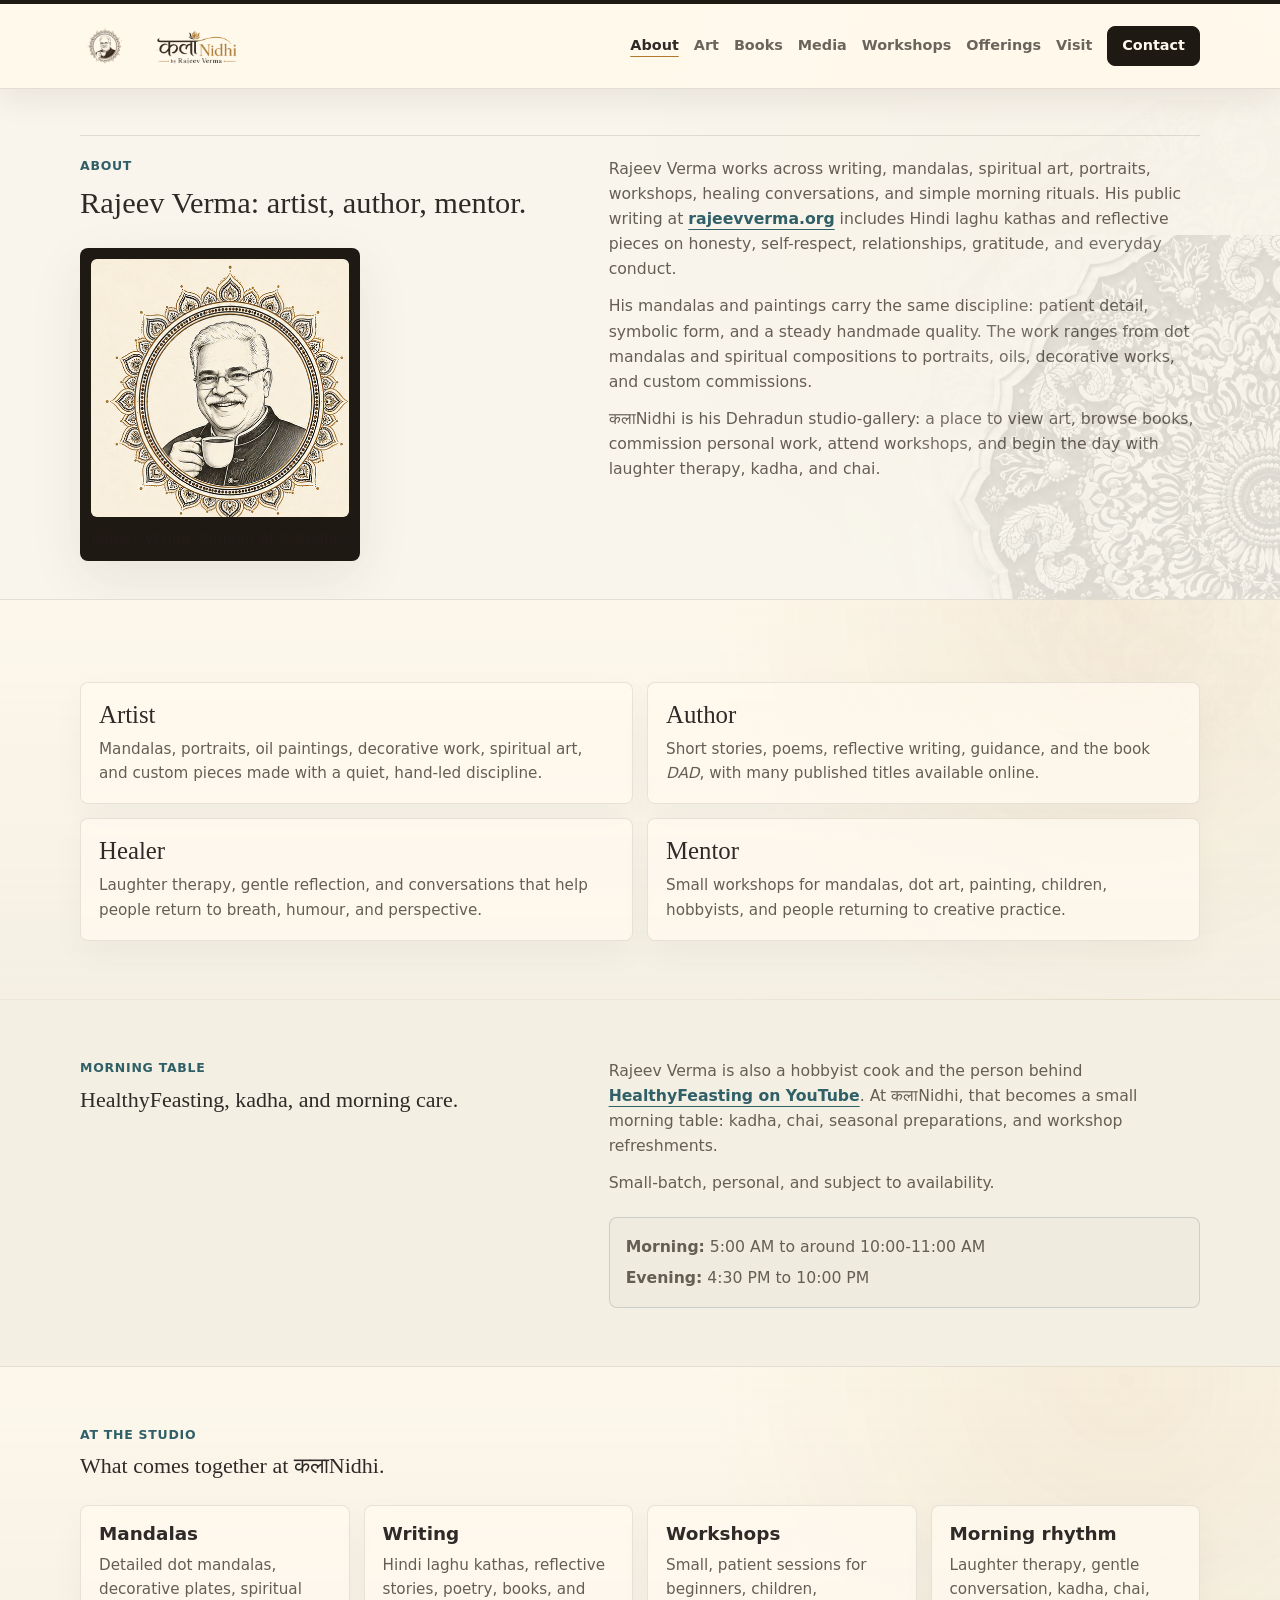
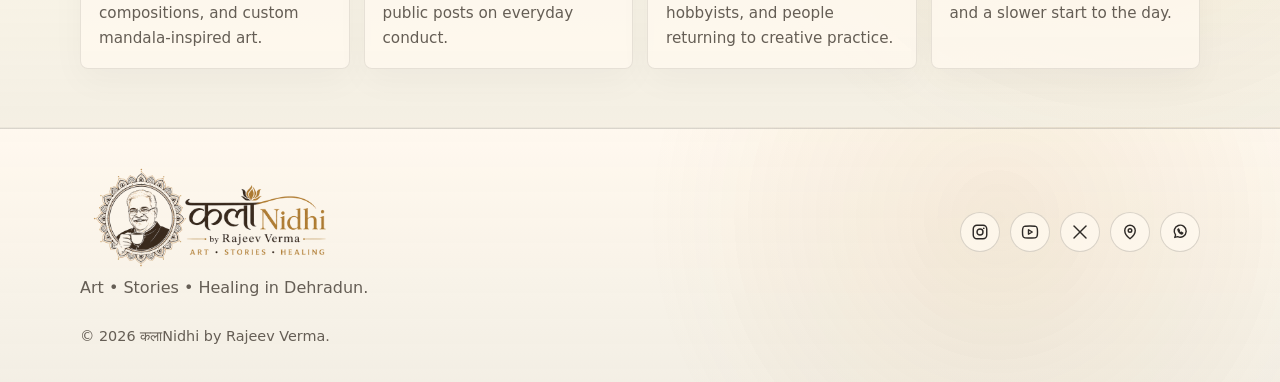
==== about/index.html @ 5dbb2a17 "Use transparent brand logo assets" ====
<!doctype html>
<html lang="en">
  <head>
    <meta charset="utf-8">
    <meta name="viewport" content="width=device-width, initial-scale=1">
    <meta name="robots" content="index, follow, max-image-preview:large">
    <title>Rajeev Verma Artist, Author & Mandala Mentor | कलाNidhi Dehradun</title>
    <meta name="description" content="Meet Rajeev Verma: Dehradun artist, mandala maker, author, Hindi storyteller, healer, workshop mentor, laughter therapy guide, and HealthyFeasting hobby cook.">
    <link rel="canonical" href="https://kalanidhibyrajeev.com/about/">
    <meta property="og:title" content="Rajeev Verma Artist, Author & Mandala Mentor | कलाNidhi">
    <meta property="og:description" content="Artist, author, Hindi storyteller, healer, mandala mentor, laughter therapy guide, and founder of कलाNidhi in Dehradun.">
    <meta property="og:image" content="https://kalanidhibyrajeev.com/assets/img/kala-nidhi-social.jpg">
    <meta name="twitter:card" content="summary_large_image">
    <meta name="twitter:image" content="https://kalanidhibyrajeev.com/assets/img/kala-nidhi-social.jpg">
    <link rel="icon" href="/assets/img/favicon.svg" type="image/svg+xml">
    <link rel="apple-touch-icon" href="/assets/brand/kalanidhi-mark-512-transparent.png">
    <link rel="stylesheet" href="/assets/css/oat-local.css?v=20260624c">
    <link rel="stylesheet" href="/assets/css/styles.css?v=20260625a">
    <script type="application/ld+json">
      {
        "@context": "https://schema.org",
        "@graph": [
          {
            "@type": "Person",
            "@id": "https://kalanidhibyrajeev.com/#rajeev-verma",
            "name": "Rajeev Verma",
            "url": "https://kalanidhibyrajeev.com/about/",
            "image": "https://kalanidhibyrajeev.com/assets/img/kala-nidhi-social.jpg",
            "sameAs": [
              "https://rajeevverma.org/",
              "https://www.youtube.com/@HealthyFeasting",
              "https://www.amazon.in/s?i=stripbooks&rh=p_27%3ARajeev%2BVerma&ref=dp_byline_sr_book_1"
            ],
            "jobTitle": "Artist, author, mandala mentor, healer, and workshop guide",
            "homeLocation": {
              "@type": "Place",
              "name": "Dehradun"
            },
            "knowsAbout": [
              "Mandala art",
              "Dot mandala",
              "Custom artwork",
              "Spiritual art",
              "Portrait painting",
              "Hindi short stories",
              "Books",
              "Laughter therapy",
              "Healthy homemade food"
            ],
            "worksFor": { "@id": "https://kalanidhibyrajeev.com/#gallery" }
          },
          {
            "@type": "AboutPage",
            "@id": "https://kalanidhibyrajeev.com/about/#page",
            "url": "https://kalanidhibyrajeev.com/about/",
            "name": "About Rajeev Verma",
            "description": "Profile of Rajeev Verma, Dehradun artist, author, Hindi storyteller, mandala mentor, healer, laughter therapy guide, and founder of कलाNidhi.",
            "mainEntity": { "@id": "https://kalanidhibyrajeev.com/#rajeev-verma" }
          },
          {
            "@type": "BreadcrumbList",
            "@id": "https://kalanidhibyrajeev.com/about/#breadcrumbs",
            "itemListElement": [
              { "@type": "ListItem", "position": 1, "name": "Home", "item": "https://kalanidhibyrajeev.com/" },
              { "@type": "ListItem", "position": 2, "name": "About", "item": "https://kalanidhibyrajeev.com/about/" }
            ]
          }
        ]
      }
    </script>
  </head>
  <body>
    <a class="skip-link" href="#main">Skip to content</a>
    <header class="site-header" aria-label="Primary navigation">
      <div class="wrap header-inner">
        <a class="site-logo" href="/" aria-label="कलाNidhi home"><img src="/assets/brand/kalanidhi-header-logo-560x140-transparent.png" alt="कलाNidhi by Rajeev Verma"></a>
        <button class="nav-toggle" type="button" aria-expanded="false" aria-controls="site-nav"><span class="sr-only">Menu</span><span></span><span></span></button>
        <nav id="site-nav" class="site-nav" aria-label="Site pages">
          <a aria-current="page" href="/about/">About</a><a href="/art/">Art</a><a href="/books/">Books</a><a href="/media/">Media</a><a href="/workshops/">Workshops</a><a href="/daily-specials/">Offerings</a><a href="/visit/">Visit</a><a class="button button-small" data-whatsapp-link href="https://wa.me/917302239440">Contact</a>
        </nav>
      </div>
    </header>
    <main id="main" class="about-main">
      <section class="page-hero">
        <div class="wrap split-rule">
          <div class="about-title">
            <p class="eyebrow">About</p>
            <h1>Rajeev Verma: artist, author, mentor.</h1>
            <figure class="about-portrait">
              <img src="/assets/img/kala-nidhi-seal-luxury.png" alt="Portrait illustration of Rajeev Verma" loading="lazy">
              <figcaption>Rajeev Verma, founder of कलाNidhi.</figcaption>
            </figure>
          </div>
          <div class="text-stack">
            <p>Rajeev Verma works across writing, mandalas, spiritual art, portraits, workshops, healing conversations, and simple morning rituals. His public writing at <a class="text-link inline-link" href="https://rajeevverma.org/">rajeevverma.org</a> includes Hindi laghu kathas and reflective pieces on honesty, self-respect, relationships, gratitude, and everyday conduct.</p>
            <p>His mandalas and paintings carry the same discipline: patient detail, symbolic form, and a steady handmade quality. The work ranges from dot mandalas and spiritual compositions to portraits, oils, decorative works, and custom commissions.</p>
            <p>कलाNidhi is his Dehradun studio-gallery: a place to view art, browse books, commission personal work, attend workshops, and begin the day with laughter therapy, kadha, and chai.</p>
          </div>
        </div>
      </section>
      <section class="section section-tint">
        <div class="wrap role-grid about-roles">
          <article class="mini-card"><h2>Artist</h2><p>Mandalas, portraits, oil paintings, decorative work, spiritual art, and custom pieces made with a quiet, hand-led discipline.</p></article>
          <article class="mini-card"><h2>Author</h2><p>Short stories, poems, reflective writing, guidance, and the book <em>DAD</em>, with many published titles available online.</p></article>
          <article class="mini-card"><h2>Healer</h2><p>Laughter therapy, gentle reflection, and conversations that help people return to breath, humour, and perspective.</p></article>
          <article class="mini-card"><h2>Mentor</h2><p>Small workshops for mandalas, dot art, painting, children, hobbyists, and people returning to creative practice.</p></article>
        </div>
      </section>
      <section class="section">
        <div class="wrap split-rule">
          <div>
            <p class="eyebrow">Morning table</p>
            <h2>HealthyFeasting, kadha, and morning care.</h2>
          </div>
          <div class="text-stack">
            <p>Rajeev Verma is also a hobbyist cook and the person behind <a class="text-link inline-link" href="https://www.youtube.com/@HealthyFeasting">HealthyFeasting on YouTube</a>. At कलाNidhi, that becomes a small morning table: kadha, chai, seasonal preparations, and workshop refreshments.</p>
            <p>Small-batch, personal, and subject to availability.</p>
            <div class="hours-panel" aria-label="कलाNidhi opening hours">
              <p><strong>Morning:</strong> 5:00 AM to around 10:00-11:00 AM</p>
              <p><strong>Evening:</strong> 4:30 PM to 10:00 PM</p>
            </div>
          </div>
        </div>
      </section>
      <section class="section section-tint">
        <div class="wrap section-head">
          <div>
            <p class="eyebrow">At the studio</p>
            <h2>What comes together at कलाNidhi.</h2>
          </div>
        </div>
        <div class="wrap seo-card-grid">
          <article class="mini-card"><h2>Mandalas</h2><p>Detailed dot mandalas, decorative plates, spiritual compositions, and custom mandala-inspired art.</p></article>
          <article class="mini-card"><h2>Writing</h2><p>Hindi laghu kathas, reflective stories, poetry, books, and public posts on everyday conduct.</p></article>
          <article class="mini-card"><h2>Workshops</h2><p>Small, patient sessions for beginners, children, hobbyists, and people returning to creative practice.</p></article>
          <article class="mini-card"><h2>Morning rhythm</h2><p>Laughter therapy, gentle conversation, kadha, chai, and a slower start to the day.</p></article>
        </div>
      </section>
    </main>
    <footer id="footer" class="site-footer"><div class="wrap footer-inner"><div class="footer-copy"><a class="footer-logo" href="/" aria-label="कलाNidhi home"><img src="/assets/brand/kalanidhi-footer-logo-760x320-transparent.png" alt="कलाNidhi by Rajeev Verma"></a><p>Art &bull; Stories &bull; Healing in Dehradun.</p></div><div class="footer-actions" aria-label="Social links"><a class="social-icon-link" href="https://www.instagram.com/kalanidhibyrajeev?igsh=MTlkbTV2MDQwYmtw" aria-label="Instagram"><svg viewBox="0 0 24 24" aria-hidden="true"><rect x="3" y="3" width="18" height="18" rx="5"></rect><circle cx="12" cy="12" r="4"></circle><circle class="filled" cx="17" cy="7" r="1.15"></circle></svg></a><a class="social-icon-link" href="https://www.youtube.com/@HealthyFeasting" aria-label="YouTube"><svg viewBox="0 0 24 24" aria-hidden="true"><path d="M22 12s0-4.2-.55-5.45a2.9 2.9 0 0 0-2-2C18.2 4 12 4 12 4s-6.2 0-7.45.55a2.9 2.9 0 0 0-2 2C2 7.8 2 12 2 12s0 4.2.55 5.45a2.9 2.9 0 0 0 2 2C5.8 20 12 20 12 20s6.2 0 7.45-.55a2.9 2.9 0 0 0 2-2C22 16.2 22 12 22 12Z"></path><path d="m10 9 5 3-5 3Z"></path></svg></a><a class="social-icon-link" href="https://twitter.com/intent/tweet?url=https%3A%2F%2Fkalanidhibyrajeev.com%2F&text=%E0%A4%95%E0%A4%B2%E0%A4%BENidhi%20by%20Rajeev%20Verma" aria-label="Share on X"><svg viewBox="0 0 24 24" aria-hidden="true"><path d="M4 4l16 16"></path><path d="M20 4 4 20"></path></svg></a><a class="social-icon-link" href="/visit/" aria-label="Visit कलाNidhi"><svg viewBox="0 0 24 24" aria-hidden="true"><path d="M12 21s7-5.2 7-11a7 7 0 1 0-14 0c0 5.8 7 11 7 11Z"></path><circle cx="12" cy="10" r="2.4"></circle></svg></a><a class="social-icon-link" data-whatsapp-link href="https://wa.me/917302239440" aria-label="WhatsApp कलाNidhi"><svg viewBox="0 0 24 24" aria-hidden="true"><path d="M5 19.2 6.1 16A8 8 0 1 1 9 18.2L5 19.2Z"></path><path d="M9.2 8.6c.5 3.2 2.4 5.2 5.3 6.2l1.2-1.3-2.1-1.2-.9.8c-.9-.4-1.8-1.2-2.3-2.2l.8-.9-1.2-2.1-.8.7Z"></path></svg></a></div><p class="footer-meta">&copy; <span id="year">2026</span> कलाNidhi by Rajeev Verma.</p></div></footer>
    <script src="/assets/js/main.js?v=20260624c" defer></script>
  </body>
</html>
---- assets/css/oat-local.css ----
:root {
  --cream: #F4EFE3;
  --paper: #FFF9ED;
  --ink: #2E2A27;
  --muted-ink: #655E55;
  --antique-gold: #B07A2A;
  --sage: #8A9A6B;
  --soft-sage: #C8CFB6;
  --deep-teal: #2F5F67;
  --border: #D9C9A3;
  --lux-black: #1F1914;
  --lux-panel: #2A211A;
  --lux-panel-soft: #34291F;
  --lux-line: rgba(36, 30, 24, 0.12);
  --lux-muted: rgba(36, 30, 24, 0.62);
  --white: #ffffff;
  --shadow: 0 18px 54px rgba(34, 28, 23, 0.08);
  --radius: 8px;
  --max-width: 1120px;
  --display-devanagari: "Noto Serif Devanagari", "Nirmala UI", "Kohinoor Devanagari", serif;
  --display: Georgia, "Times New Roman", serif;
  --body: Inter, system-ui, -apple-system, BlinkMacSystemFont, "Segoe UI", sans-serif;
}

*,
*::before,
*::after {
  box-sizing: border-box;
}

html {
  scroll-behavior: smooth;
}

body {
  margin: 0;
  background: var(--cream);
  color: var(--ink);
  font-family: var(--body);
  font-size: 16px;
  line-height: 1.6;
  text-rendering: optimizeLegibility;
}

img,
svg {
  display: block;
  max-width: 100%;
}

img {
  height: auto;
}

a {
  color: inherit;
}

button,
input,
textarea,
select {
  font: inherit;
}

button {
  cursor: pointer;
}

:focus-visible {
  outline: 3px solid rgba(47, 95, 103, 0.32);
  outline-offset: 3px;
}

.wrap {
  width: min(100% - 32px, var(--max-width));
  margin-inline: auto;
}

.section {
  padding-block: 58px;
}

.section-tint {
  background:
    radial-gradient(circle at 88% 4%, rgba(176, 122, 42, 0.1), transparent 26rem),
    linear-gradient(180deg, rgba(255, 249, 237, 0.82), rgba(244, 239, 227, 0.92));
  color: var(--ink);
  border-block: 1px solid rgba(36, 30, 24, 0.08);
}

.button {
  display: inline-flex;
  align-items: center;
  justify-content: center;
  min-height: 40px;
  padding: 8px 15px;
  border: 1px solid var(--ink);
  border-radius: var(--radius);
  background: var(--ink);
  color: var(--paper);
  font-weight: 700;
  text-decoration: none;
  box-shadow: none;
  transition: background-color 160ms ease, border-color 160ms ease, color 160ms ease, box-shadow 160ms ease;
}

.button-secondary {
  background: rgba(250, 246, 238, 0.72);
  border-color: rgba(34, 28, 23, 0.18);
  color: var(--ink);
  box-shadow: none;
}

.button-secondary:hover {
  background: var(--paper);
  border-color: var(--deep-teal);
  color: var(--ink);
  box-shadow: none;
}

.button:hover {
  background: var(--deep-teal);
  border-color: var(--deep-teal);
  box-shadow: none;
}

.button-ghost {
  background: transparent;
  color: var(--deep-teal);
  border-color: var(--border);
  box-shadow: none;
}

.button-ghost:hover {
  color: var(--paper);
  border-color: var(--deep-teal);
}

.button-link {
  background: transparent;
  color: var(--ink);
  border-color: transparent;
  text-decoration: underline;
  text-decoration-color: rgba(40, 87, 94, 0.45);
  text-underline-offset: 5px;
}

.button-link:hover {
  color: var(--deep-teal);
  background: transparent;
  border-color: transparent;
}

.button-small {
  min-height: 38px;
  padding: 7px 13px;
}

.skip-link {
  position: fixed;
  top: 10px;
  left: 10px;
  z-index: 100;
  transform: translateY(-140%);
  padding: 10px 14px;
  border-radius: var(--radius);
  background: var(--ink);
  color: var(--paper);
}

.skip-link:focus {
  transform: translateY(0);
}

.sr-only {
  position: absolute;
  width: 1px;
  height: 1px;
  padding: 0;
  margin: -1px;
  overflow: hidden;
  clip: rect(0, 0, 0, 0);
  white-space: nowrap;
  border: 0;
}
---- assets/css/styles.css ----
body {
  position: relative;
  background:
    radial-gradient(circle at 82% 10%, rgba(176, 122, 42, 0.1), transparent 28rem),
    var(--cream);
  color: var(--ink);
  overflow-x: hidden;
}

body::before {
  content: "";
  position: fixed;
  top: 84px;
  right: max(-150px, calc((100vw - var(--max-width)) / 2 - 260px));
  z-index: 0;
  width: min(54vw, 700px);
  aspect-ratio: 1;
  background: url("/assets/img/mandala-cutout.png") center / contain no-repeat;
  filter: grayscale(1) contrast(1.08);
  opacity: 0.055;
  transform: translateZ(0);
  pointer-events: none;
}

.site-header,
main,
.site-footer {
  position: relative;
  z-index: 1;
}

.site-header {
  position: sticky;
  top: 0;
  z-index: 20;
  background: rgba(255, 249, 237, 0.95);
  border-top: 4px solid var(--lux-black);
  border-bottom: 1px solid rgba(36, 30, 24, 0.12);
  box-shadow: 0 10px 32px rgba(36, 30, 24, 0.08);
  backdrop-filter: blur(18px);
}

.header-inner {
  min-height: 84px;
  display: flex;
  align-items: center;
  justify-content: space-between;
  gap: 20px;
}

.site-logo {
  display: inline-flex;
  align-items: center;
  text-decoration: none;
}

.site-logo img {
  height: 48px;
  width: auto;
  max-width: 240px;
  object-fit: contain;
  display: block;
}

.site-nav {
  display: flex;
  align-items: center;
  gap: 15px;
  color: rgba(36, 30, 24, 0.68);
  font-size: 0.9rem;
  font-weight: 650;
}

.site-nav a {
  text-decoration: none;
}

.site-nav a:not(.button):hover {
  color: var(--ink);
}

.site-nav a[aria-current="page"] {
  color: var(--ink);
  text-decoration: underline;
  text-decoration-color: var(--antique-gold);
  text-underline-offset: 6px;
}

.site-nav .button-small {
  min-height: 36px;
  padding: 7px 14px;
  border-color: var(--lux-black);
  background: var(--lux-black);
  color: var(--paper);
  font-family: var(--body);
  font-size: inherit;
  font-weight: inherit;
  box-shadow: none;
}

.nav-toggle {
  display: none;
  width: 44px;
  height: 44px;
  border: 1px solid rgba(36, 30, 24, 0.2);
  border-radius: var(--radius);
  background: rgba(36, 30, 24, 0.04);
}

.nav-toggle span:not(.sr-only) {
  display: block;
  width: 18px;
  height: 2px;
  margin: 5px auto;
  background: var(--ink);
}

.hero {
  display: grid;
  align-items: center;
  padding-block: 54px 72px;
  background: rgba(250, 246, 238, 0.86);
  border-bottom: 1px solid rgba(41, 36, 31, 0.1);
}

.hero-grid {
  display: grid;
  grid-template-columns: 1fr;
  gap: 34px;
  align-items: start;
}

.two-column,
.visit-card {
  display: grid;
  grid-template-columns: minmax(0, 0.92fr) minmax(0, 1.08fr);
  gap: 52px;
  align-items: center;
}

.eyebrow,
.card-kicker {
  margin: 0 0 10px;
  color: var(--deep-teal);
  font-size: 0.78rem;
  font-weight: 800;
  letter-spacing: 0.06em;
  text-transform: uppercase;
}

.section-tint .eyebrow,
.section-tint .card-kicker {
  color: var(--deep-teal);
}

.section-tint h2,
.section-tint h3 {
  color: var(--ink);
}

h1,
h2,
h3 {
  margin: 0;
  line-height: 1.12;
  letter-spacing: 0;
}

h1,
h2 {
  font-family: var(--display);
  font-weight: 500;
}

h1 {
  max-width: 920px;
  font-size: clamp(2rem, 2.55vw, 2.55rem);
}

h1 span:last-child {
  display: block;
  margin-top: 8px;
  color: var(--muted-ink);
  font-size: 2.18rem;
}

.devanagari {
  font-family: var(--display-devanagari);
}

.hero-logo-image {
  width: min(100%, 780px);
  height: auto;
  margin-top: 8px;
}

h2 {
  font-size: clamp(1.35rem, 1.72vw, 1.75rem);
}

.card-body h2,
.workshop-card h2,
.mini-card h2 {
  font-family: var(--body);
  font-size: 1.15rem;
  font-weight: 800;
}

h3 {
  font-size: 1.15rem;
}

.tagline {
  margin: 18px 0 0;
  color: var(--deep-teal);
  font-family: var(--display);
  font-size: 1.35rem;
}

.lead,
.section-copy {
  color: var(--muted-ink);
  font-size: 0.98rem;
}

.lead {
  max-width: 560px;
  margin: 18px 0 0;
}

.hero-actions,
.button-row,
.contact-actions,
.split-links {
  display: flex;
  flex-wrap: wrap;
  gap: 12px;
}

.hero-actions {
  margin-top: 22px;
}

.note,
.muted {
  color: var(--muted-ink);
}

.home-index {
  display: grid;
  grid-template-columns: repeat(6, minmax(0, 1fr));
  gap: 20px;
  margin-top: 44px;
  padding-top: 26px;
  border-top: 1px solid var(--border);
}

.home-index a {
  display: block;
  color: var(--ink);
  text-decoration: none;
}

.home-index a:hover strong {
  color: var(--deep-teal);
}

.home-index span {
  display: block;
  color: var(--deep-teal);
  font-size: 0.875rem;
  font-weight: 800;
}

.home-index strong {
  display: block;
  margin-top: 8px;
  font-family: var(--display);
  font-size: 1.32rem;
  transition: color 160ms ease;
}

.home-index p {
  margin: 8px 0 0;
  color: var(--muted-ink);
  font-size: 0.98rem;
}

.invitation::before {
  content: "";
  position: absolute;
  inset: 12px;
  border: 1px solid rgba(41, 36, 31, 0.12);
  border-radius: calc(var(--radius) - 2px);
  pointer-events: none;
}

.hero-artwork {
  margin: 0;
}

.hero-artwork img {
  width: 100%;
  aspect-ratio: 1;
  object-fit: cover;
  border: 1px solid rgba(41, 36, 31, 0.12);
  border-radius: var(--radius);
  background: var(--cream);
  box-shadow: var(--shadow);
}

.hero-artwork figcaption {
  margin-top: 10px;
  color: var(--muted-ink);
  font-size: 0.95rem;
  text-align: right;
}

.invitation,
.visit-card {
  position: relative;
  padding: clamp(28px, 5vw, 54px);
  border: 1px solid rgba(41, 36, 31, 0.12);
  border-radius: var(--radius);
  background: var(--paper);
  box-shadow: var(--shadow);
}

.invitation {
  display: grid;
  gap: 24px;
}

.quote {
  color: var(--ink);
  font-family: var(--display);
  font-weight: 700;
}

.event-details {
  display: grid;
  grid-template-columns: repeat(3, 1fr);
  gap: 14px;
}

.event-details div,
.mini-card,
.art-card,
.book-card,
.workshop-card {
  border: 1px solid rgba(36, 30, 24, 0.12);
  border-radius: var(--radius);
  background: rgba(255, 249, 239, 0.82);
  box-shadow: 0 12px 34px rgba(36, 30, 24, 0.04);
}

.section-tint .mini-card,
.section-tint .art-card,
.section-tint .workshop-card {
  border-color: rgba(36, 30, 24, 0.1);
  background: rgba(255, 249, 239, 0.78);
  box-shadow: 0 12px 34px rgba(36, 30, 24, 0.035);
}

.section-tint .mini-card p,
.section-tint .card-body p,
.section-tint .workshop-card p,
.section-tint .weekly-plan p {
  color: var(--muted-ink);
}

.event-details div {
  padding: 18px;
}

.event-details span {
  display: block;
  color: var(--muted-ink);
  font-size: 0.9rem;
}

.event-details strong {
  display: block;
  margin-top: 4px;
  font-family: var(--display);
  font-size: 1.22rem;
  font-weight: 700;
}

.role-grid,
.special-grid {
  display: grid;
  grid-template-columns: repeat(2, 1fr);
  gap: 14px;
  margin-top: 24px;
}

.special-grid {
  grid-template-columns: repeat(4, 1fr);
}

.seo-card-grid,
.faq-grid {
  display: grid;
  grid-template-columns: repeat(4, minmax(0, 1fr));
  gap: 14px;
}

.faq-grid {
  grid-template-columns: repeat(3, minmax(0, 1fr));
}

.mini-card {
  padding: 18px;
}

.mini-card p {
  margin: 8px 0 0;
  color: var(--muted-ink);
  font-size: 0.95rem;
}

.section-head {
  display: flex;
  justify-content: space-between;
  gap: 30px;
  align-items: end;
  margin-bottom: 26px;
}

.section-head.narrow {
  max-width: 780px;
}

.filter-bar {
  display: flex;
  flex-wrap: wrap;
  gap: 8px;
  justify-content: flex-end;
}

.filter-button {
  min-height: 38px;
  padding: 7px 12px;
  border: 1px solid rgba(41, 36, 31, 0.14);
  border-radius: var(--radius);
  background: var(--paper);
  color: var(--muted-ink);
  font-weight: 700;
}

.filter-button:hover,
.filter-button.is-active {
  border-color: rgba(40, 87, 94, 0.46);
  background: rgba(213, 216, 201, 0.72);
  color: var(--ink);
}

.card-grid {
  display: grid;
  grid-template-columns: repeat(3, minmax(0, 1fr));
  gap: 18px;
}

.book-grid {
  grid-template-columns: repeat(2, minmax(0, 1fr));
}

.gallery-grid {
  grid-template-columns: repeat(4, minmax(0, 1fr));
}

.art-card,
.book-card,
.workshop-card {
  overflow: hidden;
}

.card-body,
.workshop-card {
  padding: 18px;
}

.card-body p,
.workshop-card p {
  margin: 9px 0 0;
  color: var(--muted-ink);
}

.status {
  color: var(--deep-teal) !important;
  font-weight: 800;
}

.art-image,
.book-cover {
  position: relative;
  display: grid;
  place-items: center;
  min-height: 220px;
  overflow: hidden;
  background: #ebe5da;
}

.art-image img,
.art-image img {
  width: 100%;
  height: 100%;
  min-height: inherit;
  object-fit: cover;
}

.placeholder-art,
.placeholder-cover {
  color: var(--ink);
  isolation: isolate;
}

.placeholder-art::before,
.placeholder-cover::before {
  content: "";
  position: absolute;
  inset: 20px;
  border: 1px solid rgba(41, 36, 31, 0.18);
  border-radius: 50%;
}

.placeholder-art::after,
.placeholder-cover::after {
  content: "";
  position: absolute;
  width: 86%;
  aspect-ratio: 1;
  border-radius: 50%;
  border: 1px dashed rgba(47, 95, 103, 0.38);
}

.placeholder-art span,
.placeholder-cover span {
  position: relative;
  z-index: 1;
  max-width: 80%;
  padding: 8px 12px;
  background: rgba(251, 247, 239, 0.88);
  color: var(--deep-teal);
  font-family: var(--display);
  font-size: 1.22rem;
  text-align: center;
}

.book-card {
  display: grid;
  grid-template-columns: 168px minmax(0, 1fr);
  min-height: 270px;
  background: var(--paper);
}

.book-cover {
  min-height: 270px;
  padding: 16px;
  background:
    radial-gradient(circle at 50% 18%, rgba(154, 113, 57, 0.14), transparent 9rem),
    var(--lux-black);
}

.book-cover img {
  width: 100%;
  height: 100%;
  min-height: 0;
  max-height: 238px;
  object-fit: contain;
  filter: drop-shadow(0 18px 18px rgba(0, 0, 0, 0.25));
}

.section-tint .book-card {
  border-color: rgba(36, 30, 24, 0.1);
  background: rgba(255, 249, 239, 0.9);
  box-shadow: 0 12px 34px rgba(36, 30, 24, 0.035);
}

.section-tint .book-card h3 {
  color: var(--ink);
}

.section-tint .book-card .card-kicker,
.section-tint .book-card .card-body p {
  color: var(--muted-ink);
}

.section-tint .book-card .text-link {
  color: var(--deep-teal);
  text-decoration-color: rgba(40, 87, 94, 0.42);
}

.text-link {
  display: inline-flex;
  margin-top: 14px;
  color: var(--deep-teal);
  font-weight: 800;
  text-decoration-thickness: 1px;
  text-underline-offset: 5px;
}

.inline-link {
  display: inline;
  margin-top: 0;
}

.hours-panel {
  display: grid;
  gap: 6px;
  margin-top: 10px;
  padding: 16px;
  border: 1px solid rgba(40, 87, 94, 0.18);
  border-radius: var(--radius);
  background: rgba(213, 216, 201, 0.18);
}

.hours-panel p {
  margin: 0;
}

.visit-hours {
  margin-top: 22px;
}

.daily-note {
  margin-top: 18px;
}

.visit-section {
  padding-bottom: 84px;
}

address {
  color: var(--muted-ink);
  font-style: normal;
  font-size: 1.08rem;
}

.site-footer {
  padding-block: 34px;
  border-top: 1px solid rgba(36, 30, 24, 0.12);
  background:
    radial-gradient(circle at 78% 35%, rgba(176, 122, 42, 0.1), transparent 22rem),
    linear-gradient(180deg, rgba(255, 249, 239, 0.94), rgba(243, 238, 228, 0.9));
  color: var(--ink);
}

.footer-inner {
  display: grid;
  grid-template-columns: minmax(0, 1fr) auto;
  align-items: center;
  gap: 24px;
}

.footer-copy {
  display: grid;
  gap: 3px;
}

.footer-logo {
  display: inline-block;
}

.footer-logo img {
  width: 260px;
  max-width: 100%;
  height: auto;
  object-fit: contain;
  display: block;
}

.footer-actions a:hover {
  color: var(--ink);
}

.footer-inner p {
  margin: 0;
  color: var(--muted-ink);
}

.footer-actions {
  display: flex;
  flex-wrap: wrap;
  gap: 10px;
  justify-content: flex-end;
}

.footer-actions a {
  color: var(--ink);
  font-size: 0.92rem;
  font-weight: 750;
  text-decoration: underline;
  text-decoration-color: rgba(40, 87, 94, 0.36);
  text-underline-offset: 5px;
}

.social-icon-link {
  display: inline-flex;
  width: 40px;
  height: 40px;
  align-items: center;
  justify-content: center;
  border: 1px solid rgba(36, 30, 24, 0.16);
  border-radius: 50%;
  background: rgba(255, 249, 239, 0.78);
  color: var(--ink);
  text-decoration: none;
  transition: background-color 160ms ease, border-color 160ms ease, color 160ms ease;
}

.social-icon-link:hover,
.social-icon-link:focus-visible {
  border-color: var(--lux-black);
  background: var(--lux-black);
  color: var(--paper);
}

.social-icon-link svg {
  width: 18px;
  height: 18px;
  fill: none;
  stroke: currentColor;
  stroke-width: 1.9;
  stroke-linecap: round;
  stroke-linejoin: round;
}

.social-icon-link .filled {
  fill: currentColor;
  stroke: none;
}

.site-monogram {
  font-family: var(--display);
  font-size: 0.78rem;
  font-weight: 700;
  line-height: 1;
}

.footer-meta {
  grid-column: 1 / -1;
  font-size: 0.9rem;
}

.home-hero {
  position: relative;
  overflow: hidden;
  min-height: clamp(500px, 66vh, 680px);
  display: grid;
  align-items: center;
  padding-block: clamp(72px, 7vw, 104px);
  isolation: isolate;
  perspective: 1200px;
  background:
    radial-gradient(ellipse at 72% 54%, rgba(176, 122, 42, 0.13), transparent 28rem),
    linear-gradient(90deg, rgba(255, 249, 237, 0.99) 0%, rgba(255, 249, 237, 0.96) 48%, rgba(255, 249, 237, 0.7) 100%),
    var(--paper);
  color: var(--ink);
  border-bottom: 1px solid rgba(36, 30, 24, 0.1);
}

.home-hero::before {
  content: "";
  position: absolute;
  left: 50%;
  bottom: -16%;
  z-index: 0;
  width: min(68vw, 980px);
  aspect-ratio: 1 / 0.36;
  background: radial-gradient(ellipse, rgba(36, 30, 24, 0.08), transparent 68%);
  transform: translateX(-8%);
  filter: blur(10px);
  opacity: 0.55;
  pointer-events: none;
}

.home-hero::after {
  content: "";
  position: absolute;
  right: max(-140px, calc((100vw - var(--max-width)) / 2 - 240px));
  bottom: -22%;
  z-index: 0;
  width: min(58vw, 820px);
  aspect-ratio: 1;
  background: url("/assets/img/mandala-cutout.png") center / contain no-repeat;
  filter: grayscale(1) contrast(1.08) brightness(1.04);
  opacity: 0.28;
  mix-blend-mode: multiply;
  transform: perspective(1200px) rotateY(-7deg) rotateX(2deg) translate3d(0, 0, 0);
  transform-origin: 58% center;
  will-change: transform;
  pointer-events: none;
}

.home-hero-grid {
  display: block;
  position: relative;
  z-index: 1;
}

.home-copy h1 {
  max-width: 650px;
  color: var(--ink);
  font-size: clamp(2.2rem, 3.35vw, 3.35rem);
  line-height: 1.08;
}

.home-copy .lead {
  max-width: 560px;
  color: rgba(36, 30, 24, 0.72);
  font-size: 1rem;
}

.home-copy .eyebrow {
  color: var(--antique-gold);
  text-transform: none;
}

.home-hero .button {
  border-color: var(--lux-black);
  background: var(--lux-black);
  color: var(--paper);
}

.home-hero .button-secondary {
  border-color: rgba(36, 30, 24, 0.16);
  background: rgba(255, 249, 239, 0.64);
  color: var(--ink);
}

.home-hero .button:hover,
.home-hero .button-secondary:hover {
  border-color: var(--deep-teal);
  background: var(--deep-teal);
  color: var(--paper);
}

.media-preview {
  background:
    radial-gradient(circle at 20% 15%, rgba(176, 122, 42, 0.1), transparent 22rem),
    var(--paper);
  color: var(--ink);
  border-top: 1px solid rgba(36, 30, 24, 0.08);
}

.media-preview .text-link,
.section-tint .text-link {
  color: var(--deep-teal);
  text-decoration-color: rgba(40, 78, 82, 0.42);
}

.media-preview .eyebrow {
  color: var(--deep-teal);
}

.section-tint .book-card .text-link {
  color: var(--deep-teal);
  text-decoration-color: rgba(40, 87, 94, 0.42);
}

.media-strip,
.video-grid,
.ceremony-grid {
  display: grid;
  gap: 16px;
}

.media-strip {
  grid-template-columns: repeat(2, minmax(0, 1fr));
  max-width: 760px;
  margin-inline: auto;
}

.media-tile,
.video-card {
  position: relative;
  min-height: 180px;
  overflow: hidden;
  border: 1px solid rgba(41, 36, 31, 0.12);
  border-radius: var(--radius);
  background: rgba(251, 247, 239, 0.78);
  color: var(--ink);
  text-decoration: none;
}

.media-tile img {
  width: 100%;
  height: 100%;
  min-height: 180px;
  object-fit: cover;
}

.media-video {
  display: grid;
  align-content: end;
  padding: 18px;
  background:
    radial-gradient(circle at 95% 10%, rgba(176, 122, 42, 0.11), transparent 12rem),
    rgba(255, 249, 239, 0.86);
  color: var(--ink);
}

.media-video span,
.video-card .card-kicker {
  color: var(--deep-teal);
}

.media-video strong {
  display: block;
  margin-top: 4px;
  font-family: var(--display);
  font-size: 1.25rem;
  font-weight: 600;
}

.media-hero {
  background:
    linear-gradient(90deg, rgba(251, 247, 239, 0.96), rgba(251, 247, 239, 0.82)),
    url("/assets/media/ceremony/ceremony-05.jpg") center / cover no-repeat;
}

.social-row {
  display: flex;
  flex-wrap: wrap;
  gap: 10px;
}

.social-row .social-icon-link {
  background: rgba(251, 247, 239, 0.84);
}

.video-grid {
  grid-template-columns: repeat(2, minmax(0, 1fr));
}

.video-card {
  display: grid;
  min-height: 300px;
  align-content: end;
  padding: 22px;
  background:
    linear-gradient(180deg, rgba(46, 42, 39, 0.08), rgba(46, 42, 39, 0.84)),
    var(--thumb) center / cover no-repeat,
    var(--ink);
  color: var(--paper);
}

.video-card h2 {
  font-family: var(--display);
  font-size: 1.7rem;
}

.video-card p {
  max-width: 420px;
  margin: 8px 0 0;
  color: rgba(255, 249, 237, 0.82);
}

.play-mark {
  position: absolute;
  top: 18px;
  left: 18px;
  width: 44px;
  height: 44px;
  border-radius: 50%;
  background: rgba(255, 249, 237, 0.88);
}

.play-mark::before {
  content: "";
  position: absolute;
  top: 13px;
  left: 17px;
  border-block: 9px solid transparent;
  border-left: 14px solid var(--ink);
}

.ceremony-grid {
  grid-template-columns: repeat(4, minmax(0, 1fr));
  align-items: stretch;
}

.ceremony-grid img {
  width: 100%;
  aspect-ratio: 1;
  object-fit: cover;
  border: 1px solid rgba(41, 36, 31, 0.12);
  border-radius: var(--radius);
  background: var(--paper);
}

.weekly-plan {
  display: grid;
  grid-template-columns: repeat(7, minmax(0, 1fr));
  gap: 10px;
}

.weekly-plan article {
  min-height: 210px;
  padding: 16px;
  border: 1px solid rgba(41, 36, 31, 0.12);
  border-radius: var(--radius);
  background: rgba(250, 246, 238, 0.9);
}

.weekly-plan span {
  display: inline-flex;
  min-width: 42px;
  min-height: 30px;
  align-items: center;
  justify-content: center;
  margin-bottom: 16px;
  border: 1px solid rgba(40, 87, 94, 0.24);
  border-radius: 999px;
  color: var(--deep-teal);
  font-size: 0.78rem;
  font-weight: 800;
  letter-spacing: 0.08em;
  text-transform: uppercase;
}

.weekly-plan h3 {
  margin-bottom: 10px;
  font-size: 1rem;
}

.weekly-plan p {
  margin: 0;
  color: var(--muted-ink);
  font-size: 0.94rem;
}

.menu-board-grid {
  display: grid;
  grid-template-columns: repeat(5, minmax(0, 1fr));
  gap: 14px;
}

.menu-board-grid figure {
  margin: 0;
}

.menu-board-grid img {
  width: 100%;
  aspect-ratio: 3 / 4;
  object-fit: cover;
  object-position: top;
  border: 1px solid rgba(41, 36, 31, 0.12);
  border-radius: var(--radius);
  background: var(--paper);
}

.menu-board-grid figcaption {
  margin-top: 8px;
  color: var(--muted-ink);
  font-size: 0.9rem;
}

.home-intro {
  position: relative;
  overflow: hidden;
  background:
    radial-gradient(circle at 16% 58%, rgba(176, 122, 42, 0.08), transparent 20rem),
    radial-gradient(circle at 88% 18%, rgba(40, 78, 82, 0.05), transparent 24rem),
    var(--cream);
  color: var(--ink);
  border-block: 1px solid rgba(36, 30, 24, 0.08);
}

.home-intro::before {
  content: none;
}

.home-intro > .wrap {
  position: relative;
  z-index: 1;
}

.home-intro .text-stack,
.home-intro .text-stack p {
  color: var(--muted-ink);
}

.home-intro .text-link {
  color: var(--deep-teal);
  text-decoration-color: rgba(40, 78, 82, 0.42);
}

.split-rule {
  display: grid;
  grid-template-columns: minmax(0, 0.88fr) minmax(0, 1.12fr);
  gap: clamp(34px, 5vw, 64px);
  align-items: start;
}

.split-rule + .split-rule,
.page-hero .split-rule,
.home-intro .split-rule {
  padding-top: 20px;
  border-top: 1px solid rgba(36, 30, 24, 0.12);
}

.text-stack {
  display: grid;
  gap: 12px;
  color: var(--muted-ink);
  font-size: 0.98rem;
  max-width: 680px;
}

.text-stack p {
  margin: 0;
}

.page-hero {
  padding-block: 46px 38px;
  background: rgba(250, 246, 238, 0.84);
}

.page-hero h1 {
  max-width: 640px;
  font-size: clamp(1.9rem, 2.35vw, 2.4rem);
}

.page-hero .section-head {
  margin-bottom: 0;
  align-items: end;
}

.about-roles h2 {
  font-family: var(--display);
  font-size: 1.55rem;
  font-weight: 500;
}

.about-main .page-hero {
  position: relative;
  overflow: hidden;
}

.about-main .page-hero::after {
  content: "";
  position: absolute;
  right: -9%;
  bottom: -36%;
  width: min(44vw, 560px);
  aspect-ratio: 1;
  background: url("/assets/img/mandala-cutout.png") center / contain no-repeat;
  filter: grayscale(1) contrast(1.1);
  opacity: 0.1;
  pointer-events: none;
}

.about-title {
  position: relative;
  z-index: 1;
}

.about-portrait {
  max-width: 280px;
  margin: 28px 0 0;
  padding: 10px;
  border: 1px solid rgba(34, 28, 23, 0.16);
  border-radius: var(--radius);
  background: var(--lux-black);
  box-shadow: var(--shadow);
}

.about-portrait img {
  width: 100%;
  aspect-ratio: 1;
  object-fit: cover;
  object-position: 8% center;
  border-radius: calc(var(--radius) - 2px);
}

.about-portrait figcaption {
  margin-top: 10px;
  color: var(--lux-muted);
  font-size: 0.9rem;
}

.visit-card {
  grid-template-columns: minmax(0, 1fr) minmax(280px, 0.72fr);
  gap: 0;
  align-items: stretch;
  overflow: hidden;
  padding: 0;
  background: var(--paper);
}

.visit-card > div:first-child {
  padding: clamp(30px, 4.8vw, 52px);
}

.visit-card .contact-actions {
  display: grid;
  grid-template-columns: 1fr;
  align-content: center;
  justify-content: stretch;
  gap: 12px;
  padding: clamp(30px, 4vw, 46px);
  background:
    radial-gradient(circle at 80% 20%, rgba(176, 122, 42, 0.11), transparent 14rem),
    rgba(36, 30, 24, 0.035);
  border-left: 1px solid rgba(36, 30, 24, 0.1);
}

.visit-card .contact-actions .button {
  width: 100%;
}

.visit-card .button-ghost {
  background: rgba(255, 249, 239, 0.72);
  border-color: rgba(36, 30, 24, 0.14);
  color: var(--ink);
}

.visit-card .button-link {
  border-color: transparent;
  color: var(--deep-teal);
  text-decoration-color: rgba(40, 78, 82, 0.42);
}

@media (prefers-reduced-motion: no-preference) {
  .home-hero::after {
    animation: mandalaDrift 18s ease-in-out infinite alternate;
  }
}

@keyframes mandalaDrift {
  from {
    transform: perspective(1200px) rotateY(-8deg) rotateX(2deg) translate3d(0, 0, 0) scale(1);
  }

  to {
    transform: perspective(1200px) rotateY(-3deg) rotateX(0deg) translate3d(-14px, 8px, 0) scale(1.018);
  }
}

@media (max-width: 1100px) {
  .split-rule {
    grid-template-columns: 1fr;
  }
}

@media (max-width: 980px) {
  .nav-toggle {
    display: block;
  }

  .site-nav {
    position: absolute;
    inset: 74px 16px auto;
    display: none;
    flex-direction: column;
    align-items: stretch;
    padding: 16px;
    border: 1px solid rgba(36, 30, 24, 0.12);
    border-radius: var(--radius);
    background: rgba(255, 249, 239, 0.98);
    box-shadow: 0 22px 60px rgba(36, 30, 24, 0.18);
    color: rgba(36, 30, 24, 0.72);
  }

  .site-nav.is-open {
    display: flex;
  }

  .hero-grid,
  .two-column,
  .visit-card,
  .split-rule {
    grid-template-columns: 1fr;
  }

  .hero-copy {
    order: 1;
  }

  .hero-artwork {
    order: 2;
  }

  .event-details,
  .home-index,
  .gallery-grid,
  .card-grid,
  .seo-card-grid,
  .faq-grid,
  .special-grid,
  .media-strip,
  .ceremony-grid,
  .weekly-plan,
  .menu-board-grid {
    grid-template-columns: repeat(2, minmax(0, 1fr));
  }

  .video-grid {
    grid-template-columns: 1fr;
  }

  .section-head {
    display: grid;
    align-items: start;
  }

  .filter-bar,
  .contact-actions {
    justify-content: flex-start;
  }
}

@media (max-width: 640px) {
  body::before {
    top: 84px;
    right: -58vw;
    width: 124vw;
    opacity: 0.1;
  }

  .wrap {
    width: min(100% - 24px, var(--max-width));
  }

  .section {
    padding-block: 54px;
  }

  .header-inner {
    min-height: 76px;
  }

  .site-nav {
    inset: 84px 12px auto;
  }

  .site-logo img {
    height: 42px;
    max-width: 210px;
  }

  h1 {
    font-size: 2.18rem;
  }

  h1 span:last-child {
    font-size: 1.45rem;
  }

  h2 {
    font-size: 1.72rem;
  }

  .home-hero,
  .page-hero {
    padding-block: 42px 42px;
  }

  .home-hero {
    min-height: 620px;
    align-items: start;
    padding-block: 66px 54px;
    background:
      radial-gradient(ellipse at 86% 74%, rgba(176, 122, 42, 0.12), transparent 16rem),
      radial-gradient(ellipse at 34% 105%, rgba(40, 78, 82, 0.06), transparent 24rem),
      var(--paper);
  }

  .home-hero::after {
    top: auto;
    right: -92vw;
    bottom: -24%;
    width: 184vw;
    opacity: 0.18;
  }

  .home-hero::before {
    left: 28%;
    bottom: 2%;
    width: 120vw;
    opacity: 0.24;
  }

  .page-hero h1,
  .home-copy h1 {
    font-size: 2.14rem;
  }

  .hero {
    padding-block: 38px 58px;
  }

  .hero-logo-image {
    width: min(100%, 430px);
  }

  .home-index {
    grid-template-columns: 1fr;
  }

  .event-details,
  .role-grid,
  .special-grid,
  .gallery-grid,
  .card-grid,
  .seo-card-grid,
  .faq-grid,
  .book-card,
  .media-strip,
  .video-grid,
  .ceremony-grid,
  .weekly-plan,
  .menu-board-grid {
    grid-template-columns: 1fr;
  }

  .media-tile,
  .media-tile img {
    min-height: 170px;
  }

  .video-card {
    min-height: 240px;
  }

  .book-cover {
    min-height: 220px;
  }

  .book-cover img {
    max-height: 190px;
  }

  .visit-card > div:first-child,
  .visit-card .contact-actions {
    padding: 24px;
  }

  .visit-card .contact-actions {
    border-top: 1px solid rgba(36, 30, 24, 0.1);
    border-left: 0;
  }

  .about-portrait {
    max-width: none;
  }

  .footer-inner {
    grid-template-columns: 1fr;
    align-items: start;
    gap: 14px;
  }

  .footer-actions {
    flex-wrap: wrap;
  }

  .footer-meta {
    text-align: left;
  }

  .button {
    width: 100%;
  }

  .filter-button {
    flex: 1 1 auto;
  }
}
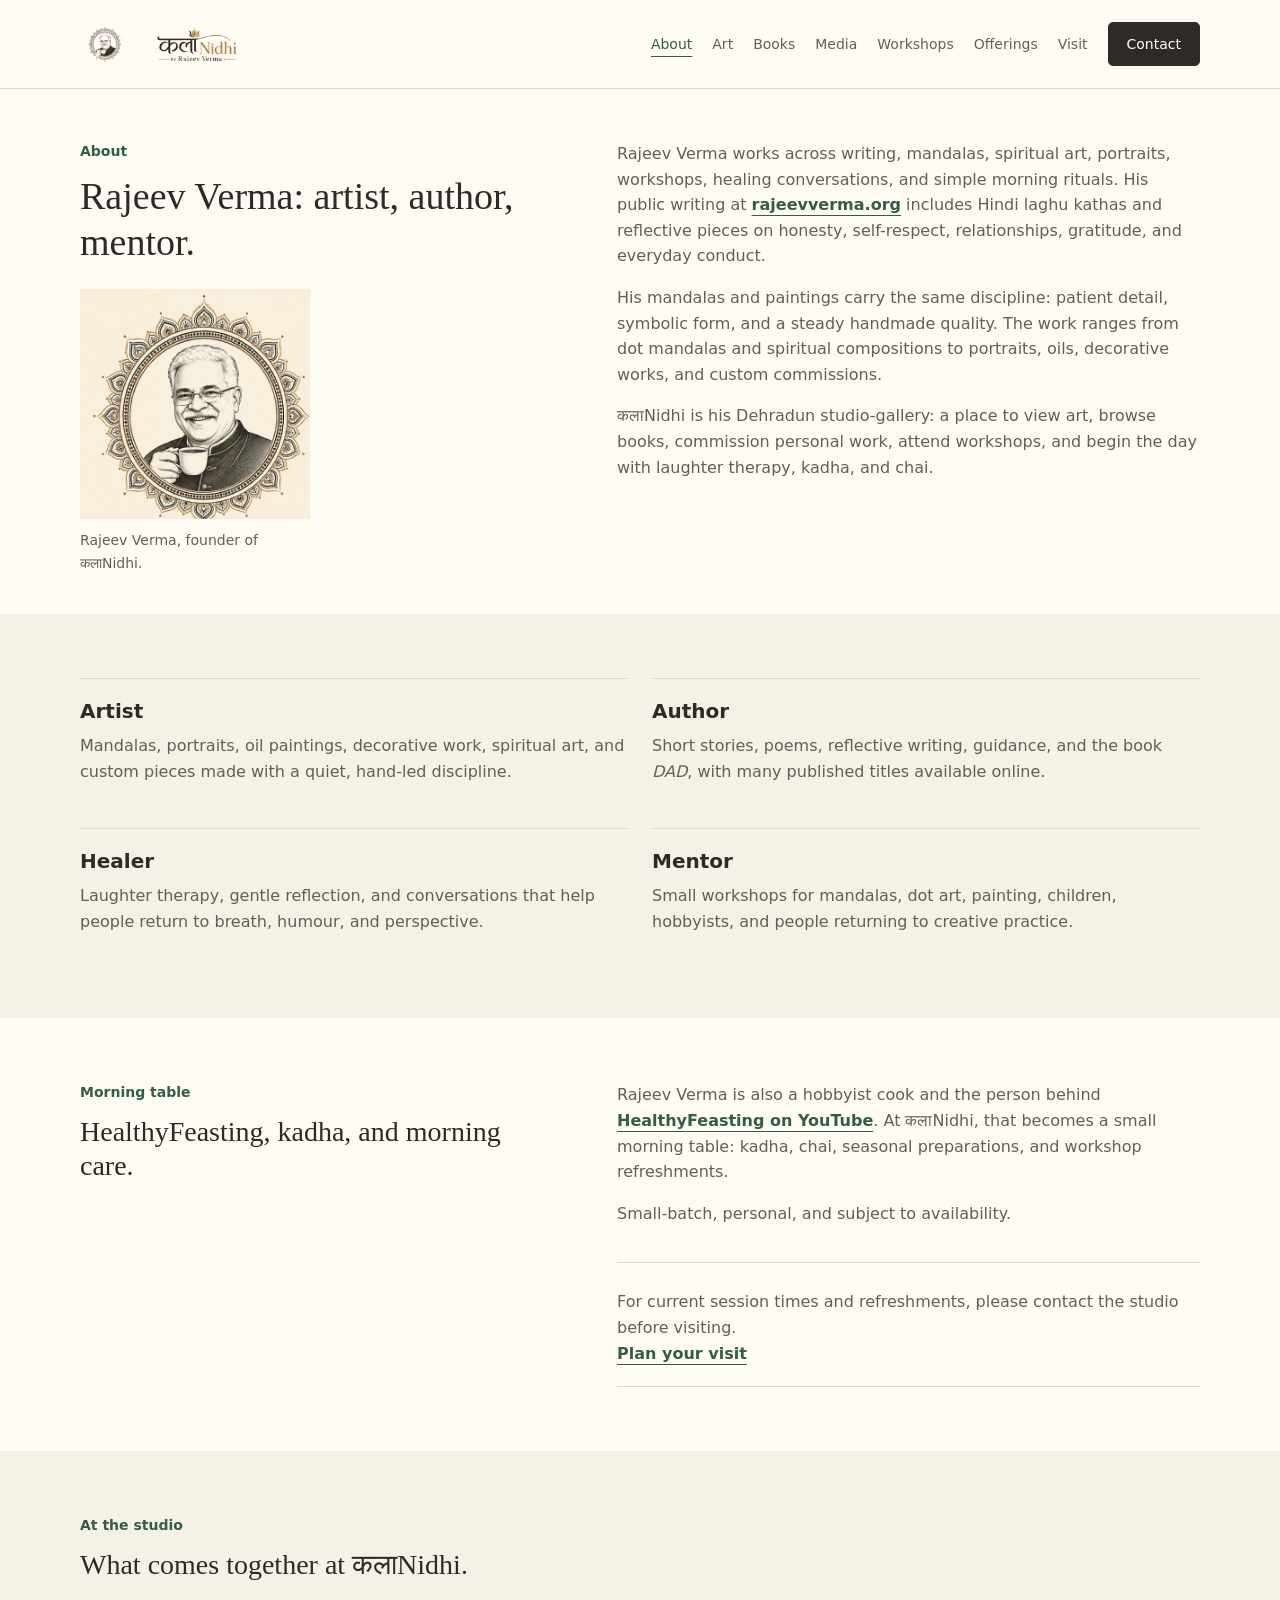
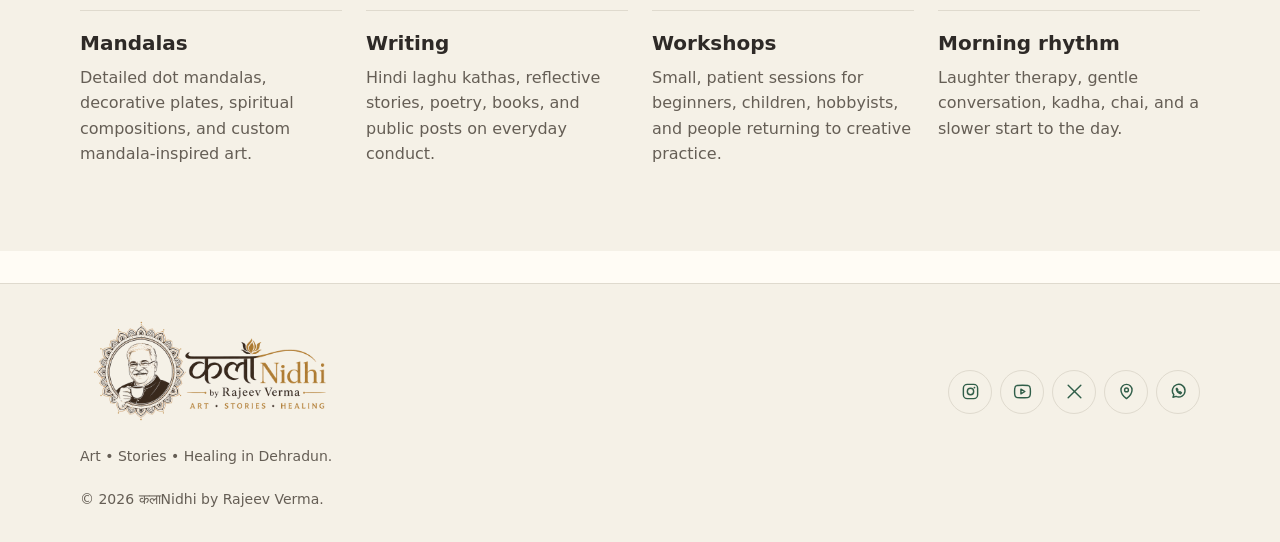
==== commit df3d4ded: "Refresh studio design and retire outdated shop directions" ====
--- a/about/index.html
+++ b/about/index.html
@@ -12,68 +12,82 @@
     <meta property="og:image" content="https://kalanidhibyrajeev.com/assets/img/kala-nidhi-social.jpg">
     <meta name="twitter:card" content="summary_large_image">
     <meta name="twitter:image" content="https://kalanidhibyrajeev.com/assets/img/kala-nidhi-social.jpg">
-    <link rel="icon" href="/assets/img/favicon.svg" type="image/svg+xml">
+    <link rel="icon" href="/assets/brand/kalanidhi-mark-512-transparent.png" type="image/png">
     <link rel="apple-touch-icon" href="/assets/brand/kalanidhi-mark-512-transparent.png">
-    <link rel="stylesheet" href="/assets/css/oat-local.css?v=20260624c">
-    <link rel="stylesheet" href="/assets/css/styles.css?v=20260625a">
+    <link rel="stylesheet" href="/assets/css/oat-local.css?v=20261102a">
+    <link rel="stylesheet" href="/assets/css/styles.css?v=20261102a">
     <script type="application/ld+json">
-      {
-        "@context": "https://schema.org",
-        "@graph": [
-          {
-            "@type": "Person",
-            "@id": "https://kalanidhibyrajeev.com/#rajeev-verma",
-            "name": "Rajeev Verma",
-            "url": "https://kalanidhibyrajeev.com/about/",
-            "image": "https://kalanidhibyrajeev.com/assets/img/kala-nidhi-social.jpg",
-            "sameAs": [
-              "https://rajeevverma.org/",
-              "https://www.youtube.com/@HealthyFeasting",
-              "https://www.amazon.in/s?i=stripbooks&rh=p_27%3ARajeev%2BVerma&ref=dp_byline_sr_book_1"
-            ],
-            "jobTitle": "Artist, author, mandala mentor, healer, and workshop guide",
-            "homeLocation": {
-              "@type": "Place",
-              "name": "Dehradun"
-            },
-            "knowsAbout": [
-              "Mandala art",
-              "Dot mandala",
-              "Custom artwork",
-              "Spiritual art",
-              "Portrait painting",
-              "Hindi short stories",
-              "Books",
-              "Laughter therapy",
-              "Healthy homemade food"
-            ],
-            "worksFor": { "@id": "https://kalanidhibyrajeev.com/#gallery" }
-          },
-          {
-            "@type": "AboutPage",
-            "@id": "https://kalanidhibyrajeev.com/about/#page",
-            "url": "https://kalanidhibyrajeev.com/about/",
-            "name": "About Rajeev Verma",
-            "description": "Profile of Rajeev Verma, Dehradun artist, author, Hindi storyteller, mandala mentor, healer, laughter therapy guide, and founder of कलाNidhi.",
-            "mainEntity": { "@id": "https://kalanidhibyrajeev.com/#rajeev-verma" }
-          },
-          {
-            "@type": "BreadcrumbList",
-            "@id": "https://kalanidhibyrajeev.com/about/#breadcrumbs",
-            "itemListElement": [
-              { "@type": "ListItem", "position": 1, "name": "Home", "item": "https://kalanidhibyrajeev.com/" },
-              { "@type": "ListItem", "position": 2, "name": "About", "item": "https://kalanidhibyrajeev.com/about/" }
-            ]
-          }
-        ]
+{
+  "@context": "https://schema.org",
+  "@graph": [
+    {
+      "@type": "Person",
+      "@id": "https://kalanidhibyrajeev.com/#rajeev-verma",
+      "name": "Rajeev Verma",
+      "url": "https://kalanidhibyrajeev.com/about/",
+      "image": "https://kalanidhibyrajeev.com/assets/img/kala-nidhi-social.jpg",
+      "sameAs": [
+        "https://rajeevverma.org/",
+        "https://www.youtube.com/@HealthyFeasting",
+        "https://www.amazon.in/s?i=stripbooks&rh=p_27%3ARajeev%2BVerma&ref=dp_byline_sr_book_1"
+      ],
+      "jobTitle": "Artist, author, mandala mentor, healer, and workshop guide",
+      "homeLocation": {
+        "@type": "Place",
+        "name": "Dehradun"
+      },
+      "knowsAbout": [
+        "Mandala art",
+        "Dot mandala",
+        "Custom artwork",
+        "Spiritual art",
+        "Portrait painting",
+        "Hindi short stories",
+        "Books",
+        "Laughter therapy",
+        "Healthy homemade food"
+      ],
+      "worksFor": {
+        "@id": "https://kalanidhibyrajeev.com/#gallery"
       }
+    },
+    {
+      "@type": "AboutPage",
+      "@id": "https://kalanidhibyrajeev.com/about/#page",
+      "url": "https://kalanidhibyrajeev.com/about/",
+      "name": "About Rajeev Verma",
+      "description": "Profile of Rajeev Verma, Dehradun artist, author, Hindi storyteller, mandala mentor, healer, laughter therapy guide, and founder of कलाNidhi.",
+      "mainEntity": {
+        "@id": "https://kalanidhibyrajeev.com/#rajeev-verma"
+      }
+    },
+    {
+      "@type": "BreadcrumbList",
+      "@id": "https://kalanidhibyrajeev.com/about/#breadcrumbs",
+      "itemListElement": [
+        {
+          "@type": "ListItem",
+          "position": 1,
+          "name": "Home",
+          "item": "https://kalanidhibyrajeev.com/"
+        },
+        {
+          "@type": "ListItem",
+          "position": 2,
+          "name": "About",
+          "item": "https://kalanidhibyrajeev.com/about/"
+        }
+      ]
+    }
+  ]
+}
     </script>
   </head>
   <body>
     <a class="skip-link" href="#main">Skip to content</a>
     <header class="site-header" aria-label="Primary navigation">
       <div class="wrap header-inner">
-        <a class="site-logo" href="/" aria-label="कलाNidhi home"><img src="/assets/brand/kalanidhi-header-logo-560x140-transparent.png" alt="कलाNidhi by Rajeev Verma"></a>
+        <a class="site-logo" href="/" aria-label="कलाNidhi home"><img src="/assets/brand/kalanidhi-header-logo-560x140-transparent.png" alt="कलाNidhi by Rajeev Verma" width="192" height="48" style="max-width:240px"></a>
         <button class="nav-toggle" type="button" aria-expanded="false" aria-controls="site-nav"><span class="sr-only">Menu</span><span></span><span></span></button>
         <nav id="site-nav" class="site-nav" aria-label="Site pages">
           <a aria-current="page" href="/about/">About</a><a href="/art/">Art</a><a href="/books/">Books</a><a href="/media/">Media</a><a href="/workshops/">Workshops</a><a href="/daily-specials/">Offerings</a><a href="/visit/">Visit</a><a class="button button-small" data-whatsapp-link href="https://wa.me/917302239440">Contact</a>
@@ -115,10 +129,7 @@
           <div class="text-stack">
             <p>Rajeev Verma is also a hobbyist cook and the person behind <a class="text-link inline-link" href="https://www.youtube.com/@HealthyFeasting">HealthyFeasting on YouTube</a>. At कलाNidhi, that becomes a small morning table: kadha, chai, seasonal preparations, and workshop refreshments.</p>
             <p>Small-batch, personal, and subject to availability.</p>
-            <div class="hours-panel" aria-label="कलाNidhi opening hours">
-              <p><strong>Morning:</strong> 5:00 AM to around 10:00-11:00 AM</p>
-              <p><strong>Evening:</strong> 4:30 PM to 10:00 PM</p>
-            </div>
+            <div class="hours-panel"><p>For current session times and refreshments, please contact the studio before visiting.</p><a class="text-link" href="/visit/">Plan your visit</a></div>
           </div>
         </div>
       </section>
@@ -137,7 +148,7 @@
         </div>
       </section>
     </main>
-    <footer id="footer" class="site-footer"><div class="wrap footer-inner"><div class="footer-copy"><a class="footer-logo" href="/" aria-label="कलाNidhi home"><img src="/assets/brand/kalanidhi-footer-logo-760x320-transparent.png" alt="कलाNidhi by Rajeev Verma"></a><p>Art &bull; Stories &bull; Healing in Dehradun.</p></div><div class="footer-actions" aria-label="Social links"><a class="social-icon-link" href="https://www.instagram.com/kalanidhibyrajeev?igsh=MTlkbTV2MDQwYmtw" aria-label="Instagram"><svg viewBox="0 0 24 24" aria-hidden="true"><rect x="3" y="3" width="18" height="18" rx="5"></rect><circle cx="12" cy="12" r="4"></circle><circle class="filled" cx="17" cy="7" r="1.15"></circle></svg></a><a class="social-icon-link" href="https://www.youtube.com/@HealthyFeasting" aria-label="YouTube"><svg viewBox="0 0 24 24" aria-hidden="true"><path d="M22 12s0-4.2-.55-5.45a2.9 2.9 0 0 0-2-2C18.2 4 12 4 12 4s-6.2 0-7.45.55a2.9 2.9 0 0 0-2 2C2 7.8 2 12 2 12s0 4.2.55 5.45a2.9 2.9 0 0 0 2 2C5.8 20 12 20 12 20s6.2 0 7.45-.55a2.9 2.9 0 0 0 2-2C22 16.2 22 12 22 12Z"></path><path d="m10 9 5 3-5 3Z"></path></svg></a><a class="social-icon-link" href="https://twitter.com/intent/tweet?url=https%3A%2F%2Fkalanidhibyrajeev.com%2F&text=%E0%A4%95%E0%A4%B2%E0%A4%BENidhi%20by%20Rajeev%20Verma" aria-label="Share on X"><svg viewBox="0 0 24 24" aria-hidden="true"><path d="M4 4l16 16"></path><path d="M20 4 4 20"></path></svg></a><a class="social-icon-link" href="/visit/" aria-label="Visit कलाNidhi"><svg viewBox="0 0 24 24" aria-hidden="true"><path d="M12 21s7-5.2 7-11a7 7 0 1 0-14 0c0 5.8 7 11 7 11Z"></path><circle cx="12" cy="10" r="2.4"></circle></svg></a><a class="social-icon-link" data-whatsapp-link href="https://wa.me/917302239440" aria-label="WhatsApp कलाNidhi"><svg viewBox="0 0 24 24" aria-hidden="true"><path d="M5 19.2 6.1 16A8 8 0 1 1 9 18.2L5 19.2Z"></path><path d="M9.2 8.6c.5 3.2 2.4 5.2 5.3 6.2l1.2-1.3-2.1-1.2-.9.8c-.9-.4-1.8-1.2-2.3-2.2l.8-.9-1.2-2.1-.8.7Z"></path></svg></a></div><p class="footer-meta">&copy; <span id="year">2026</span> कलाNidhi by Rajeev Verma.</p></div></footer>
-    <script src="/assets/js/main.js?v=20260624c" defer></script>
+    <footer id="footer" class="site-footer"><div class="wrap footer-inner"><div class="footer-copy"><a class="footer-logo" href="/" aria-label="कलाNidhi home"><img src="/assets/brand/kalanidhi-footer-logo-760x320-transparent.png" alt="कलाNidhi by Rajeev Verma" width="260" height="110" style="width:260px;max-width:100%;height:auto"></a><p>Art &bull; Stories &bull; Healing in Dehradun.</p></div><div class="footer-actions" aria-label="Social links"><a class="social-icon-link" href="https://www.instagram.com/kalanidhibyrajeev?igsh=MTlkbTV2MDQwYmtw" aria-label="Instagram"><svg viewBox="0 0 24 24" aria-hidden="true"><rect x="3" y="3" width="18" height="18" rx="5"></rect><circle cx="12" cy="12" r="4"></circle><circle class="filled" cx="17" cy="7" r="1.15"></circle></svg></a><a class="social-icon-link" href="https://www.youtube.com/@HealthyFeasting" aria-label="YouTube"><svg viewBox="0 0 24 24" aria-hidden="true"><path d="M22 12s0-4.2-.55-5.45a2.9 2.9 0 0 0-2-2C18.2 4 12 4 12 4s-6.2 0-7.45.55a2.9 2.9 0 0 0-2 2C2 7.8 2 12 2 12s0 4.2.55 5.45a2.9 2.9 0 0 0 2 2C5.8 20 12 20 12 20s6.2 0 7.45-.55a2.9 2.9 0 0 0 2-2C22 16.2 22 12 22 12Z"></path><path d="m10 9 5 3-5 3Z"></path></svg></a><a class="social-icon-link" href="https://twitter.com/intent/tweet?url=https%3A%2F%2Fkalanidhibyrajeev.com%2F&text=%E0%A4%95%E0%A4%B2%E0%A4%BENidhi%20by%20Rajeev%20Verma" aria-label="Share on X"><svg viewBox="0 0 24 24" aria-hidden="true"><path d="M4 4l16 16"></path><path d="M20 4 4 20"></path></svg></a><a class="social-icon-link" href="/visit/" aria-label="Visit कलाNidhi"><svg viewBox="0 0 24 24" aria-hidden="true"><path d="M12 21s7-5.2 7-11a7 7 0 1 0-14 0c0 5.8 7 11 7 11Z"></path><circle cx="12" cy="10" r="2.4"></circle></svg></a><a class="social-icon-link" data-whatsapp-link href="https://wa.me/917302239440" aria-label="WhatsApp कलाNidhi"><svg viewBox="0 0 24 24" aria-hidden="true"><path d="M5 19.2 6.1 16A8 8 0 1 1 9 18.2L5 19.2Z"></path><path d="M9.2 8.6c.5 3.2 2.4 5.2 5.3 6.2l1.2-1.3-2.1-1.2-.9.8c-.9-.4-1.8-1.2-2.3-2.2l.8-.9-1.2-2.1-.8.7Z"></path></svg></a></div><p class="footer-meta">&copy; <span id="year">2026</span> कलाNidhi by Rajeev Verma.</p></div></footer>
+    <script src="/assets/js/main.js?v=20261102a" defer></script>
   </body>
 </html>
--- a/assets/css/oat-local.css
+++ b/assets/css/oat-local.css
@@ -1,13 +1,13 @@
 :root {
-  --cream: #F4EFE3;
-  --paper: #FFF9ED;
+  --cream: #F5F1E7;
+  --paper: #FFFCF5;
   --ink: #2E2A27;
   --muted-ink: #655E55;
   --antique-gold: #B07A2A;
   --sage: #8A9A6B;
   --soft-sage: #C8CFB6;
-  --deep-teal: #2F5F67;
-  --border: #D9C9A3;
+  --deep-teal: #305E49;
+  --border: #DFDACE;
   --lux-black: #1F1914;
   --lux-panel: #2A211A;
   --lux-panel-soft: #34291F;
--- a/assets/css/styles.css
+++ b/assets/css/styles.css
@@ -1,1472 +1,746 @@
 body {
-  position: relative;
-  background:
-    radial-gradient(circle at 82% 10%, rgba(176, 122, 42, 0.1), transparent 28rem),
-    var(--cream);
-  color: var(--ink);
-  overflow-x: hidden;
-}
-
-body::before {
-  content: "";
-  position: fixed;
-  top: 84px;
-  right: max(-150px, calc((100vw - var(--max-width)) / 2 - 260px));
-  z-index: 0;
-  width: min(54vw, 700px);
-  aspect-ratio: 1;
-  background: url("/assets/img/mandala-cutout.png") center / contain no-repeat;
-  filter: grayscale(1) contrast(1.08);
-  opacity: 0.055;
-  transform: translateZ(0);
-  pointer-events: none;
-}
-
-.site-header,
-main,
+  background:var(--paper);
+  color:var(--ink)
+}
+body,h1,h2,h3 {
+  letter-spacing:0
+}
+h1,h2,h3,p,figure {
+  margin:0
+}
+h1,h2 {
+  font-family:var(--display);
+  font-weight:500;
+  line-height:1.2
+}
+h1 {
+  font-size:38px;
+  max-width:760px
+}
+h2 {
+  font-size:28px
+}
+h3 {
+  font-size:19px;
+  line-height:1.35
+}
+p+p {
+  margin-top:14px
+}
+[hidden] {
+  display:none!important
+}
+main {
+  min-height:55vh
+}
+.section {
+  padding-block:64px
+}
+.section-tint {
+  background:var(--cream);
+  border:0
+}
+.site-header {
+  position:relative;
+  z-index:20;
+  border-bottom:1px solid var(--border);
+  background:var(--paper)
+}
+.header-inner {
+  min-height:88px;
+  display:flex;
+  align-items:center;
+  justify-content:space-between;
+  gap:24px
+}
+.site-logo {
+  display:inline-flex;
+  align-items:center;
+  flex-shrink:0
+}
+.site-logo img {
+  height:48px;
+  width:auto;
+  max-width:240px;
+  object-fit:contain;
+  display:block
+}
+.site-nav {
+  display:flex;
+  gap:20px;
+  align-items:center;
+  font-size:14px;
+  font-weight:500
+}
+.site-nav a {
+  text-decoration:none;
+  color:var(--muted-ink)
+}
+.site-nav a:hover,.site-nav a[aria-current] {
+  color:var(--deep-teal)
+}
+.site-nav a[aria-current] {
+  text-decoration:underline;
+  text-underline-offset:7px
+}
+.site-nav .button {
+  color:white;
+  font-size:inherit;
+  font-weight:500
+}
+.nav-toggle {
+  display:none;
+  width:44px;
+  height:44px;
+  border:1px solid var(--border);
+  border-radius:4px;
+  background:transparent
+}
+.nav-toggle span:not(.sr-only) {
+  display:block;
+  height:2px;
+  width:18px;
+  margin:5px auto;
+  background:var(--ink)
+}
+.eyebrow,.card-kicker {
+  color:var(--deep-teal);
+  font-size:14px;
+  line-height:1.5;
+  font-weight:600;
+  margin-bottom:12px
+}
+.lead,.section-copy,.text-stack,.note,.muted {
+  color:var(--muted-ink)
+}
+.text-link {
+  color:var(--deep-teal);
+  text-underline-offset:5px;
+  text-decoration-thickness:1px;
+  font-weight:600
+}
+.inline-link {
+  display:inline
+}
+.button {
+  border-radius:5px;
+  font-weight:500;
+  min-height:44px;
+  padding:10px 18px
+}
+.button-secondary,.button-ghost {
+  background:transparent;
+  color:var(--deep-teal);
+  border-color:var(--border)
+}
+.button-secondary:hover,.button-ghost:hover {
+  color:white;
+  background:var(--deep-teal)
+}
+.hero-actions,.button-row,.split-links,.social-row {
+  display:flex;
+  align-items:center;
+  flex-wrap:wrap;
+  gap:18px
+}
+.hero-actions {
+  justify-content:center;
+  margin-top:26px
+}
+.studio-hero {
+  padding:52px 0 0;
+  text-align:center
+}
+.studio-hero h1 {
+  font-size:42px;
+  margin:14px auto 16px
+}
+.studio-hero .lead {
+  max-width:610px;
+  margin:auto;
+  font-size:17px
+}
+.studio-label {
+  display:inline-block;
+  font-size:14px;
+  color:var(--muted-ink);
+  border-bottom:1px solid var(--border);
+  padding-bottom:8px
+}
+.studio-feature {
+  position:relative;
+  width:100%;
+  margin-top:40px;
+  min-height:350px;
+  display:grid;
+  align-items:center;
+  overflow:hidden;
+  background:#202D29;
+  text-align:left
+}
+.studio-feature>img {
+  position:absolute;
+  right:0;
+  top:0;
+  width:57%;
+  height:100%;
+  object-fit:cover;
+  object-position:50% 44%
+}
+.studio-feature-copy {
+  position:relative;
+  z-index:1;
+  padding:42px;
+  width:43%;
+  color:#FFFAF0
+}
+.studio-feature-copy .eyebrow {
+  color:#C9D9C9
+}
+.studio-feature-copy h2 {
+  font-size:30px;
+  margin-bottom:14px
+}
+.studio-feature-copy p {
+  color:#E0E6DE
+}
+.studio-feature-copy a {
+  display:inline-block;
+  color:#FFFAF0;
+  margin-top:22px
+}
+.feature-caption {
+  display:flex;
+  justify-content:space-between;
+  padding:14px 0;
+  border-bottom:1px solid var(--border);
+  font-size:14px;
+  color:var(--muted-ink)
+}
+.studio-paths {
+  display:grid;
+  grid-template-columns:repeat(3,minmax(0,1fr));
+  gap:40px
+}
+.studio-paths article {
+  border-top:1px solid var(--border);
+  padding-top:20px
+}
+.studio-paths h2 {
+  font-size:25px;
+  margin-bottom:12px
+}
+.studio-paths p {
+  color:var(--muted-ink);
+  margin-bottom:18px
+}
+.studio-about {
+  display:grid;
+  grid-template-columns:180px minmax(0,1fr) auto;
+  align-items:center;
+  gap:36px
+}
+.studio-about img {
+  width:150px;
+  height:150px;
+  object-fit:contain
+}
+.studio-about h2 {
+  margin-bottom:12px
+}
+.studio-about p {
+  max-width:620px;
+  color:var(--muted-ink)
+}
+.studio-update {
+  display:flex;
+  align-items:center;
+  justify-content:space-between;
+  gap:24px;
+  padding-block:28px;
+  border-top:1px solid var(--border)
+}
+.studio-update h2 {
+  font-size:23px;
+  margin-bottom:6px
+}
+.studio-update p {
+  color:var(--muted-ink)
+}
+.page-hero {
+  padding:52px 0 40px
+}
+.page-hero h1 {
+  margin-bottom:18px
+}
+.split-rule,.two-column {
+  display:grid;
+  grid-template-columns:minmax(0,.9fr) minmax(0,1.1fr);
+  align-items:start;
+  gap:60px
+}
+.text-stack {
+  display:grid;
+  gap:16px;
+  max-width:680px
+}
+.text-stack p {
+  margin:0
+}
+.section-head {
+  display:flex;
+  align-items:end;
+  justify-content:space-between;
+  gap:28px;
+  margin-bottom:28px
+}
+.section-head h2 {
+  max-width:660px
+}
+.section-copy {
+  max-width:680px;
+  margin-top:14px
+}
+.card-grid,.role-grid,.special-grid,.seo-card-grid,.faq-grid,.video-grid,.ceremony-grid,.media-strip,.menu-board-grid,.weekly-plan {
+  display:grid;
+  gap:24px;
+  grid-template-columns:repeat(3,minmax(0,1fr))
+}
+.gallery-grid {
+  grid-template-columns:repeat(3,minmax(0,1fr))
+}
+.book-grid,.role-grid,.video-grid {
+  grid-template-columns:repeat(2,minmax(0,1fr))
+}
+.seo-card-grid,.special-grid,.ceremony-grid {
+  grid-template-columns:repeat(4,minmax(0,1fr))
+}
+.mini-card,.workshop-card {
+  border-top:1px solid var(--border);
+  padding:20px 0;
+  background:transparent
+}
+.mini-card h2,.workshop-card h2 {
+  font-family:var(--body);
+  font-size:20px;
+  font-weight:600
+}
+.mini-card p,.workshop-card p,.card-body p {
+  color:var(--muted-ink);
+  margin-top:10px
+}
+.mini-card .text-link,.workshop-card .text-link {
+  display:inline-block;
+  margin-top:18px
+}
+.filter-bar {
+  display:flex;
+  flex-wrap:wrap;
+  gap:8px
+}
+.filter-button {
+  padding:8px 13px;
+  min-height:40px;
+  border:1px solid var(--border);
+  border-radius:4px;
+  background:transparent;
+  color:var(--muted-ink)
+}
+.filter-button:hover,.filter-button.is-active {
+  color:white;
+  border-color:var(--deep-teal);
+  background:var(--deep-teal)
+}
+.art-card,.book-card {
+  min-width:0;
+  border:1px solid var(--border);
+  border-radius:6px;
+  overflow:hidden;
+  background:var(--paper)
+}
+.art-image {
+  position:relative;
+  aspect-ratio:1;
+  display:grid;
+  place-items:center;
+  background:#EEEAE1;
+  overflow:hidden
+}
+.art-image img {
+  width:100%;
+  height:100%;
+  object-fit:contain
+}
+.card-body {
+  padding:20px
+}
+.card-body h2 {
+  font-family:var(--body);
+  font-size:20px;
+  font-weight:600
+}
+.card-body .card-kicker {
+  margin:0 0 6px;
+  font-size:14px
+}
+.card-body .text-link {
+  display:inline-block;
+  margin-top:16px
+}
+.status {
+  font-size:14px
+}
+.book-card {
+  display:grid;
+  grid-template-columns:150px minmax(0,1fr)
+}
+.book-cover {
+  display:grid;
+  place-items:center;
+  padding:18px;
+  background:#EEECE5;
+  min-height:250px
+}
+.book-cover img {
+  width:100%;
+  height:220px;
+  object-fit:contain
+}
+.split-links {
+  align-items:start;
+  gap:8px 18px
+}
+.placeholder-art span,.placeholder-cover span {
+  padding:20px;
+  color:var(--muted-ink);
+  text-align:center
+}
+.hours-panel {
+  margin-top:20px;
+  padding:20px 0;
+  border-block:1px solid var(--border)
+}
+.hours-panel p {
+  margin-top:6px
+}
+.visit-card {
+  display:grid;
+  grid-template-columns:1fr 1fr;
+  gap:60px;
+  padding-block:12px 32px
+}
+.contact-actions {
+  display:grid;
+  align-content:start;
+  gap:14px;
+  max-width:380px;
+  padding-top:34px
+}
+address {
+  font-style:normal;
+  color:var(--muted-ink)
+}
+.about-portrait {
+  max-width:230px;
+  margin-top:24px
+}
+.about-portrait img {
+  width:100%;
+  height:auto
+}
+.about-portrait figcaption {
+  color:var(--muted-ink);
+  margin-top:10px;
+  font-size:14px
+}
+.media-hero {
+  background:var(--cream)
+}
+.video-card,.media-tile {
+  position:relative;
+  display:grid;
+  align-content:end;
+  min-height:270px;
+  padding:24px;
+  overflow:hidden;
+  color:white;
+  border-radius:6px;
+  background:linear-gradient(transparent,#17241BE8),var(--thumb) center/cover,#203A2C;
+  text-decoration:none
+}
+.video-card h2 {
+  font-size:25px
+}
+.video-card .card-kicker {
+  color:#EEF2E9
+}
+.video-card p {
+  margin-top:10px
+}
+.play-mark {
+  font-size:22px;
+  margin-bottom:16px
+}
+.play-mark::before {
+  content:"\25B6"
+}
+.ceremony-grid img {
+  width:100%;
+  aspect-ratio:1;
+  object-fit:cover;
+  border-radius:4px
+}
+.weekly-plan {
+  grid-template-columns:repeat(4,minmax(0,1fr))
+}
+.weekly-plan article {
+  border-top:1px solid var(--border);
+  padding:18px 0
+}
+.weekly-plan span {
+  color:var(--deep-teal);
+  display:block;
+  font-size:14px;
+  margin-bottom:10px
+}
+.weekly-plan h3 {
+  margin-bottom:10px
+}
+.weekly-plan p {
+  color:var(--muted-ink)
+}
+.menu-board-grid img {
+  width:100%;
+  height:auto;
+  object-fit:contain
+}
+.menu-board-grid figcaption {
+  margin-top:10px;
+  color:var(--muted-ink);
+  font-size:14px
+}
+.daily-note {
+  margin-top:22px
+}
 .site-footer {
-  position: relative;
-  z-index: 1;
-}
-
-.site-header {
-  position: sticky;
-  top: 0;
-  z-index: 20;
-  background: rgba(255, 249, 237, 0.95);
-  border-top: 4px solid var(--lux-black);
-  border-bottom: 1px solid rgba(36, 30, 24, 0.12);
-  box-shadow: 0 10px 32px rgba(36, 30, 24, 0.08);
-  backdrop-filter: blur(18px);
-}
-
-.header-inner {
-  min-height: 84px;
-  display: flex;
-  align-items: center;
-  justify-content: space-between;
-  gap: 20px;
-}
-
-.site-logo {
-  display: inline-flex;
-  align-items: center;
-  text-decoration: none;
-}
-
-.site-logo img {
-  height: 48px;
-  width: auto;
-  max-width: 240px;
-  object-fit: contain;
-  display: block;
-}
-
-.site-nav {
-  display: flex;
-  align-items: center;
-  gap: 15px;
-  color: rgba(36, 30, 24, 0.68);
-  font-size: 0.9rem;
-  font-weight: 650;
-}
-
-.site-nav a {
-  text-decoration: none;
-}
-
-.site-nav a:not(.button):hover {
-  color: var(--ink);
-}
-
-.site-nav a[aria-current="page"] {
-  color: var(--ink);
-  text-decoration: underline;
-  text-decoration-color: var(--antique-gold);
-  text-underline-offset: 6px;
-}
-
-.site-nav .button-small {
-  min-height: 36px;
-  padding: 7px 14px;
-  border-color: var(--lux-black);
-  background: var(--lux-black);
-  color: var(--paper);
-  font-family: var(--body);
-  font-size: inherit;
-  font-weight: inherit;
-  box-shadow: none;
-}
-
-.nav-toggle {
-  display: none;
-  width: 44px;
-  height: 44px;
-  border: 1px solid rgba(36, 30, 24, 0.2);
-  border-radius: var(--radius);
-  background: rgba(36, 30, 24, 0.04);
-}
-
-.nav-toggle span:not(.sr-only) {
-  display: block;
-  width: 18px;
-  height: 2px;
-  margin: 5px auto;
-  background: var(--ink);
-}
-
-.hero {
-  display: grid;
-  align-items: center;
-  padding-block: 54px 72px;
-  background: rgba(250, 246, 238, 0.86);
-  border-bottom: 1px solid rgba(41, 36, 31, 0.1);
-}
-
-.hero-grid {
-  display: grid;
-  grid-template-columns: 1fr;
-  gap: 34px;
-  align-items: start;
-}
-
-.two-column,
-.visit-card {
-  display: grid;
-  grid-template-columns: minmax(0, 0.92fr) minmax(0, 1.08fr);
-  gap: 52px;
-  align-items: center;
-}
-
-.eyebrow,
-.card-kicker {
-  margin: 0 0 10px;
-  color: var(--deep-teal);
-  font-size: 0.78rem;
-  font-weight: 800;
-  letter-spacing: 0.06em;
-  text-transform: uppercase;
-}
-
-.section-tint .eyebrow,
-.section-tint .card-kicker {
-  color: var(--deep-teal);
-}
-
-.section-tint h2,
-.section-tint h3 {
-  color: var(--ink);
-}
-
-h1,
-h2,
-h3 {
-  margin: 0;
-  line-height: 1.12;
-  letter-spacing: 0;
-}
-
-h1,
-h2 {
-  font-family: var(--display);
-  font-weight: 500;
-}
-
-h1 {
-  max-width: 920px;
-  font-size: clamp(2rem, 2.55vw, 2.55rem);
-}
-
-h1 span:last-child {
-  display: block;
-  margin-top: 8px;
-  color: var(--muted-ink);
-  font-size: 2.18rem;
-}
-
-.devanagari {
-  font-family: var(--display-devanagari);
-}
-
-.hero-logo-image {
-  width: min(100%, 780px);
-  height: auto;
-  margin-top: 8px;
-}
-
-h2 {
-  font-size: clamp(1.35rem, 1.72vw, 1.75rem);
-}
-
-.card-body h2,
-.workshop-card h2,
-.mini-card h2 {
-  font-family: var(--body);
-  font-size: 1.15rem;
-  font-weight: 800;
-}
-
-h3 {
-  font-size: 1.15rem;
-}
-
-.tagline {
-  margin: 18px 0 0;
-  color: var(--deep-teal);
-  font-family: var(--display);
-  font-size: 1.35rem;
-}
-
-.lead,
-.section-copy {
-  color: var(--muted-ink);
-  font-size: 0.98rem;
-}
-
-.lead {
-  max-width: 560px;
-  margin: 18px 0 0;
-}
-
-.hero-actions,
-.button-row,
-.contact-actions,
-.split-links {
-  display: flex;
-  flex-wrap: wrap;
-  gap: 12px;
-}
-
-.hero-actions {
-  margin-top: 22px;
-}
-
-.note,
-.muted {
-  color: var(--muted-ink);
-}
-
-.home-index {
-  display: grid;
-  grid-template-columns: repeat(6, minmax(0, 1fr));
-  gap: 20px;
-  margin-top: 44px;
-  padding-top: 26px;
-  border-top: 1px solid var(--border);
-}
-
-.home-index a {
-  display: block;
-  color: var(--ink);
-  text-decoration: none;
-}
-
-.home-index a:hover strong {
-  color: var(--deep-teal);
-}
-
-.home-index span {
-  display: block;
-  color: var(--deep-teal);
-  font-size: 0.875rem;
-  font-weight: 800;
-}
-
-.home-index strong {
-  display: block;
-  margin-top: 8px;
-  font-family: var(--display);
-  font-size: 1.32rem;
-  transition: color 160ms ease;
-}
-
-.home-index p {
-  margin: 8px 0 0;
-  color: var(--muted-ink);
-  font-size: 0.98rem;
-}
-
-.invitation::before {
-  content: "";
-  position: absolute;
-  inset: 12px;
-  border: 1px solid rgba(41, 36, 31, 0.12);
-  border-radius: calc(var(--radius) - 2px);
-  pointer-events: none;
-}
-
-.hero-artwork {
-  margin: 0;
-}
-
-.hero-artwork img {
-  width: 100%;
-  aspect-ratio: 1;
-  object-fit: cover;
-  border: 1px solid rgba(41, 36, 31, 0.12);
-  border-radius: var(--radius);
-  background: var(--cream);
-  box-shadow: var(--shadow);
-}
-
-.hero-artwork figcaption {
-  margin-top: 10px;
-  color: var(--muted-ink);
-  font-size: 0.95rem;
-  text-align: right;
-}
-
-.invitation,
-.visit-card {
-  position: relative;
-  padding: clamp(28px, 5vw, 54px);
-  border: 1px solid rgba(41, 36, 31, 0.12);
-  border-radius: var(--radius);
-  background: var(--paper);
-  box-shadow: var(--shadow);
-}
-
-.invitation {
-  display: grid;
-  gap: 24px;
-}
-
-.quote {
-  color: var(--ink);
-  font-family: var(--display);
-  font-weight: 700;
-}
-
-.event-details {
-  display: grid;
-  grid-template-columns: repeat(3, 1fr);
-  gap: 14px;
-}
-
-.event-details div,
-.mini-card,
-.art-card,
-.book-card,
-.workshop-card {
-  border: 1px solid rgba(36, 30, 24, 0.12);
-  border-radius: var(--radius);
-  background: rgba(255, 249, 239, 0.82);
-  box-shadow: 0 12px 34px rgba(36, 30, 24, 0.04);
-}
-
-.section-tint .mini-card,
-.section-tint .art-card,
-.section-tint .workshop-card {
-  border-color: rgba(36, 30, 24, 0.1);
-  background: rgba(255, 249, 239, 0.78);
-  box-shadow: 0 12px 34px rgba(36, 30, 24, 0.035);
-}
-
-.section-tint .mini-card p,
-.section-tint .card-body p,
-.section-tint .workshop-card p,
-.section-tint .weekly-plan p {
-  color: var(--muted-ink);
-}
-
-.event-details div {
-  padding: 18px;
-}
-
-.event-details span {
-  display: block;
-  color: var(--muted-ink);
-  font-size: 0.9rem;
-}
-
-.event-details strong {
-  display: block;
-  margin-top: 4px;
-  font-family: var(--display);
-  font-size: 1.22rem;
-  font-weight: 700;
-}
-
-.role-grid,
-.special-grid {
-  display: grid;
-  grid-template-columns: repeat(2, 1fr);
-  gap: 14px;
-  margin-top: 24px;
-}
-
-.special-grid {
-  grid-template-columns: repeat(4, 1fr);
-}
-
-.seo-card-grid,
-.faq-grid {
-  display: grid;
-  grid-template-columns: repeat(4, minmax(0, 1fr));
-  gap: 14px;
-}
-
-.faq-grid {
-  grid-template-columns: repeat(3, minmax(0, 1fr));
-}
-
-.mini-card {
-  padding: 18px;
-}
-
-.mini-card p {
-  margin: 8px 0 0;
-  color: var(--muted-ink);
-  font-size: 0.95rem;
-}
-
-.section-head {
-  display: flex;
-  justify-content: space-between;
-  gap: 30px;
-  align-items: end;
-  margin-bottom: 26px;
-}
-
-.section-head.narrow {
-  max-width: 780px;
-}
-
-.filter-bar {
-  display: flex;
-  flex-wrap: wrap;
-  gap: 8px;
-  justify-content: flex-end;
-}
-
-.filter-button {
-  min-height: 38px;
-  padding: 7px 12px;
-  border: 1px solid rgba(41, 36, 31, 0.14);
-  border-radius: var(--radius);
-  background: var(--paper);
-  color: var(--muted-ink);
-  font-weight: 700;
-}
-
-.filter-button:hover,
-.filter-button.is-active {
-  border-color: rgba(40, 87, 94, 0.46);
-  background: rgba(213, 216, 201, 0.72);
-  color: var(--ink);
-}
-
-.card-grid {
-  display: grid;
-  grid-template-columns: repeat(3, minmax(0, 1fr));
-  gap: 18px;
-}
-
-.book-grid {
-  grid-template-columns: repeat(2, minmax(0, 1fr));
-}
-
-.gallery-grid {
-  grid-template-columns: repeat(4, minmax(0, 1fr));
-}
-
-.art-card,
-.book-card,
-.workshop-card {
-  overflow: hidden;
-}
-
-.card-body,
-.workshop-card {
-  padding: 18px;
-}
-
-.card-body p,
-.workshop-card p {
-  margin: 9px 0 0;
-  color: var(--muted-ink);
-}
-
-.status {
-  color: var(--deep-teal) !important;
-  font-weight: 800;
-}
-
-.art-image,
-.book-cover {
-  position: relative;
-  display: grid;
-  place-items: center;
-  min-height: 220px;
-  overflow: hidden;
-  background: #ebe5da;
-}
-
-.art-image img,
-.art-image img {
-  width: 100%;
-  height: 100%;
-  min-height: inherit;
-  object-fit: cover;
-}
-
-.placeholder-art,
-.placeholder-cover {
-  color: var(--ink);
-  isolation: isolate;
-}
-
-.placeholder-art::before,
-.placeholder-cover::before {
-  content: "";
-  position: absolute;
-  inset: 20px;
-  border: 1px solid rgba(41, 36, 31, 0.18);
-  border-radius: 50%;
-}
-
-.placeholder-art::after,
-.placeholder-cover::after {
-  content: "";
-  position: absolute;
-  width: 86%;
-  aspect-ratio: 1;
-  border-radius: 50%;
-  border: 1px dashed rgba(47, 95, 103, 0.38);
-}
-
-.placeholder-art span,
-.placeholder-cover span {
-  position: relative;
-  z-index: 1;
-  max-width: 80%;
-  padding: 8px 12px;
-  background: rgba(251, 247, 239, 0.88);
-  color: var(--deep-teal);
-  font-family: var(--display);
-  font-size: 1.22rem;
-  text-align: center;
-}
-
-.book-card {
-  display: grid;
-  grid-template-columns: 168px minmax(0, 1fr);
-  min-height: 270px;
-  background: var(--paper);
-}
-
-.book-cover {
-  min-height: 270px;
-  padding: 16px;
-  background:
-    radial-gradient(circle at 50% 18%, rgba(154, 113, 57, 0.14), transparent 9rem),
-    var(--lux-black);
-}
-
-.book-cover img {
-  width: 100%;
-  height: 100%;
-  min-height: 0;
-  max-height: 238px;
-  object-fit: contain;
-  filter: drop-shadow(0 18px 18px rgba(0, 0, 0, 0.25));
-}
-
-.section-tint .book-card {
-  border-color: rgba(36, 30, 24, 0.1);
-  background: rgba(255, 249, 239, 0.9);
-  box-shadow: 0 12px 34px rgba(36, 30, 24, 0.035);
-}
-
-.section-tint .book-card h3 {
-  color: var(--ink);
-}
-
-.section-tint .book-card .card-kicker,
-.section-tint .book-card .card-body p {
-  color: var(--muted-ink);
-}
-
-.section-tint .book-card .text-link {
-  color: var(--deep-teal);
-  text-decoration-color: rgba(40, 87, 94, 0.42);
-}
-
-.text-link {
-  display: inline-flex;
-  margin-top: 14px;
-  color: var(--deep-teal);
-  font-weight: 800;
-  text-decoration-thickness: 1px;
-  text-underline-offset: 5px;
-}
-
-.inline-link {
-  display: inline;
-  margin-top: 0;
-}
-
-.hours-panel {
-  display: grid;
-  gap: 6px;
-  margin-top: 10px;
-  padding: 16px;
-  border: 1px solid rgba(40, 87, 94, 0.18);
-  border-radius: var(--radius);
-  background: rgba(213, 216, 201, 0.18);
-}
-
-.hours-panel p {
-  margin: 0;
-}
-
-.visit-hours {
-  margin-top: 22px;
-}
-
-.daily-note {
-  margin-top: 18px;
-}
-
-.visit-section {
-  padding-bottom: 84px;
-}
-
-address {
-  color: var(--muted-ink);
-  font-style: normal;
-  font-size: 1.08rem;
-}
-
-.site-footer {
-  padding-block: 34px;
-  border-top: 1px solid rgba(36, 30, 24, 0.12);
-  background:
-    radial-gradient(circle at 78% 35%, rgba(176, 122, 42, 0.1), transparent 22rem),
-    linear-gradient(180deg, rgba(255, 249, 239, 0.94), rgba(243, 238, 228, 0.9));
-  color: var(--ink);
-}
-
+  margin-top:32px;
+  padding:32px 0;
+  border-top:1px solid var(--border);
+  background:var(--cream)
+}
 .footer-inner {
-  display: grid;
-  grid-template-columns: minmax(0, 1fr) auto;
-  align-items: center;
-  gap: 24px;
-}
-
+  display:grid;
+  grid-template-columns:1fr auto;
+  align-items:center;
+  gap:20px
+}
 .footer-copy {
-  display: grid;
-  gap: 3px;
-}
-
+  min-width:0
+}
+.footer-copy p {
+  color:var(--muted-ink);
+  font-size:14px;
+  margin-top:12px
+}
 .footer-logo {
-  display: inline-block;
-}
-
+  display:inline-block;
+  max-width:100%
+}
 .footer-logo img {
-  width: 260px;
-  max-width: 100%;
-  height: auto;
-  object-fit: contain;
-  display: block;
-}
-
-.footer-actions a:hover {
-  color: var(--ink);
-}
-
-.footer-inner p {
-  margin: 0;
-  color: var(--muted-ink);
-}
-
+  width:260px;
+  max-width:100%;
+  height:auto;
+  object-fit:contain;
+  display:block
+}
 .footer-actions {
-  display: flex;
-  flex-wrap: wrap;
-  gap: 10px;
-  justify-content: flex-end;
-}
-
-.footer-actions a {
-  color: var(--ink);
-  font-size: 0.92rem;
-  font-weight: 750;
-  text-decoration: underline;
-  text-decoration-color: rgba(40, 87, 94, 0.36);
-  text-underline-offset: 5px;
-}
-
+  display:flex;
+  flex-wrap:wrap;
+  gap:8px
+}
 .social-icon-link {
-  display: inline-flex;
-  width: 40px;
-  height: 40px;
-  align-items: center;
-  justify-content: center;
-  border: 1px solid rgba(36, 30, 24, 0.16);
-  border-radius: 50%;
-  background: rgba(255, 249, 239, 0.78);
-  color: var(--ink);
-  text-decoration: none;
-  transition: background-color 160ms ease, border-color 160ms ease, color 160ms ease;
-}
-
-.social-icon-link:hover,
-.social-icon-link:focus-visible {
-  border-color: var(--lux-black);
-  background: var(--lux-black);
-  color: var(--paper);
-}
-
+  display:inline-flex;
+  align-items:center;
+  justify-content:center;
+  width:44px;
+  height:44px;
+  color:var(--deep-teal);
+  border:1px solid var(--border);
+  border-radius:50%
+}
+.social-icon-link:hover {
+  background:var(--deep-teal);
+  color:white
+}
 .social-icon-link svg {
-  width: 18px;
-  height: 18px;
-  fill: none;
-  stroke: currentColor;
-  stroke-width: 1.9;
-  stroke-linecap: round;
-  stroke-linejoin: round;
-}
-
+  width:19px;
+  height:19px;
+  fill:none;
+  stroke:currentColor;
+  stroke-width:1.8;
+  stroke-linecap:round;
+  stroke-linejoin:round
+}
 .social-icon-link .filled {
-  fill: currentColor;
-  stroke: none;
-}
-
-.site-monogram {
-  font-family: var(--display);
-  font-size: 0.78rem;
-  font-weight: 700;
-  line-height: 1;
-}
-
+  fill:currentColor;
+  stroke:none
+}
 .footer-meta {
-  grid-column: 1 / -1;
-  font-size: 0.9rem;
-}
-
-.home-hero {
-  position: relative;
-  overflow: hidden;
-  min-height: clamp(500px, 66vh, 680px);
-  display: grid;
-  align-items: center;
-  padding-block: clamp(72px, 7vw, 104px);
-  isolation: isolate;
-  perspective: 1200px;
-  background:
-    radial-gradient(ellipse at 72% 54%, rgba(176, 122, 42, 0.13), transparent 28rem),
-    linear-gradient(90deg, rgba(255, 249, 237, 0.99) 0%, rgba(255, 249, 237, 0.96) 48%, rgba(255, 249, 237, 0.7) 100%),
-    var(--paper);
-  color: var(--ink);
-  border-bottom: 1px solid rgba(36, 30, 24, 0.1);
-}
-
-.home-hero::before {
-  content: "";
-  position: absolute;
-  left: 50%;
-  bottom: -16%;
-  z-index: 0;
-  width: min(68vw, 980px);
-  aspect-ratio: 1 / 0.36;
-  background: radial-gradient(ellipse, rgba(36, 30, 24, 0.08), transparent 68%);
-  transform: translateX(-8%);
-  filter: blur(10px);
-  opacity: 0.55;
-  pointer-events: none;
-}
-
-.home-hero::after {
-  content: "";
-  position: absolute;
-  right: max(-140px, calc((100vw - var(--max-width)) / 2 - 240px));
-  bottom: -22%;
-  z-index: 0;
-  width: min(58vw, 820px);
-  aspect-ratio: 1;
-  background: url("/assets/img/mandala-cutout.png") center / contain no-repeat;
-  filter: grayscale(1) contrast(1.08) brightness(1.04);
-  opacity: 0.28;
-  mix-blend-mode: multiply;
-  transform: perspective(1200px) rotateY(-7deg) rotateX(2deg) translate3d(0, 0, 0);
-  transform-origin: 58% center;
-  will-change: transform;
-  pointer-events: none;
-}
-
-.home-hero-grid {
-  display: block;
-  position: relative;
-  z-index: 1;
-}
-
-.home-copy h1 {
-  max-width: 650px;
-  color: var(--ink);
-  font-size: clamp(2.2rem, 3.35vw, 3.35rem);
-  line-height: 1.08;
-}
-
-.home-copy .lead {
-  max-width: 560px;
-  color: rgba(36, 30, 24, 0.72);
-  font-size: 1rem;
-}
-
-.home-copy .eyebrow {
-  color: var(--antique-gold);
-  text-transform: none;
-}
-
-.home-hero .button {
-  border-color: var(--lux-black);
-  background: var(--lux-black);
-  color: var(--paper);
-}
-
-.home-hero .button-secondary {
-  border-color: rgba(36, 30, 24, 0.16);
-  background: rgba(255, 249, 239, 0.64);
-  color: var(--ink);
-}
-
-.home-hero .button:hover,
-.home-hero .button-secondary:hover {
-  border-color: var(--deep-teal);
-  background: var(--deep-teal);
-  color: var(--paper);
-}
-
-.media-preview {
-  background:
-    radial-gradient(circle at 20% 15%, rgba(176, 122, 42, 0.1), transparent 22rem),
-    var(--paper);
-  color: var(--ink);
-  border-top: 1px solid rgba(36, 30, 24, 0.08);
-}
-
-.media-preview .text-link,
-.section-tint .text-link {
-  color: var(--deep-teal);
-  text-decoration-color: rgba(40, 78, 82, 0.42);
-}
-
-.media-preview .eyebrow {
-  color: var(--deep-teal);
-}
-
-.section-tint .book-card .text-link {
-  color: var(--deep-teal);
-  text-decoration-color: rgba(40, 87, 94, 0.42);
-}
-
-.media-strip,
-.video-grid,
-.ceremony-grid {
-  display: grid;
-  gap: 16px;
-}
-
-.media-strip {
-  grid-template-columns: repeat(2, minmax(0, 1fr));
-  max-width: 760px;
-  margin-inline: auto;
-}
-
-.media-tile,
-.video-card {
-  position: relative;
-  min-height: 180px;
-  overflow: hidden;
-  border: 1px solid rgba(41, 36, 31, 0.12);
-  border-radius: var(--radius);
-  background: rgba(251, 247, 239, 0.78);
-  color: var(--ink);
-  text-decoration: none;
-}
-
-.media-tile img {
-  width: 100%;
-  height: 100%;
-  min-height: 180px;
-  object-fit: cover;
-}
-
-.media-video {
-  display: grid;
-  align-content: end;
-  padding: 18px;
-  background:
-    radial-gradient(circle at 95% 10%, rgba(176, 122, 42, 0.11), transparent 12rem),
-    rgba(255, 249, 239, 0.86);
-  color: var(--ink);
-}
-
-.media-video span,
-.video-card .card-kicker {
-  color: var(--deep-teal);
-}
-
-.media-video strong {
-  display: block;
-  margin-top: 4px;
-  font-family: var(--display);
-  font-size: 1.25rem;
-  font-weight: 600;
-}
-
-.media-hero {
-  background:
-    linear-gradient(90deg, rgba(251, 247, 239, 0.96), rgba(251, 247, 239, 0.82)),
-    url("/assets/media/ceremony/ceremony-05.jpg") center / cover no-repeat;
-}
-
-.social-row {
-  display: flex;
-  flex-wrap: wrap;
-  gap: 10px;
-}
-
-.social-row .social-icon-link {
-  background: rgba(251, 247, 239, 0.84);
-}
-
-.video-grid {
-  grid-template-columns: repeat(2, minmax(0, 1fr));
-}
-
-.video-card {
-  display: grid;
-  min-height: 300px;
-  align-content: end;
-  padding: 22px;
-  background:
-    linear-gradient(180deg, rgba(46, 42, 39, 0.08), rgba(46, 42, 39, 0.84)),
-    var(--thumb) center / cover no-repeat,
-    var(--ink);
-  color: var(--paper);
-}
-
-.video-card h2 {
-  font-family: var(--display);
-  font-size: 1.7rem;
-}
-
-.video-card p {
-  max-width: 420px;
-  margin: 8px 0 0;
-  color: rgba(255, 249, 237, 0.82);
-}
-
-.play-mark {
-  position: absolute;
-  top: 18px;
-  left: 18px;
-  width: 44px;
-  height: 44px;
-  border-radius: 50%;
-  background: rgba(255, 249, 237, 0.88);
-}
-
-.play-mark::before {
-  content: "";
-  position: absolute;
-  top: 13px;
-  left: 17px;
-  border-block: 9px solid transparent;
-  border-left: 14px solid var(--ink);
-}
-
-.ceremony-grid {
-  grid-template-columns: repeat(4, minmax(0, 1fr));
-  align-items: stretch;
-}
-
-.ceremony-grid img {
-  width: 100%;
-  aspect-ratio: 1;
-  object-fit: cover;
-  border: 1px solid rgba(41, 36, 31, 0.12);
-  border-radius: var(--radius);
-  background: var(--paper);
-}
-
-.weekly-plan {
-  display: grid;
-  grid-template-columns: repeat(7, minmax(0, 1fr));
-  gap: 10px;
-}
-
-.weekly-plan article {
-  min-height: 210px;
-  padding: 16px;
-  border: 1px solid rgba(41, 36, 31, 0.12);
-  border-radius: var(--radius);
-  background: rgba(250, 246, 238, 0.9);
-}
-
-.weekly-plan span {
-  display: inline-flex;
-  min-width: 42px;
-  min-height: 30px;
-  align-items: center;
-  justify-content: center;
-  margin-bottom: 16px;
-  border: 1px solid rgba(40, 87, 94, 0.24);
-  border-radius: 999px;
-  color: var(--deep-teal);
-  font-size: 0.78rem;
-  font-weight: 800;
-  letter-spacing: 0.08em;
-  text-transform: uppercase;
-}
-
-.weekly-plan h3 {
-  margin-bottom: 10px;
-  font-size: 1rem;
-}
-
-.weekly-plan p {
-  margin: 0;
-  color: var(--muted-ink);
-  font-size: 0.94rem;
-}
-
-.menu-board-grid {
-  display: grid;
-  grid-template-columns: repeat(5, minmax(0, 1fr));
-  gap: 14px;
-}
-
-.menu-board-grid figure {
-  margin: 0;
-}
-
-.menu-board-grid img {
-  width: 100%;
-  aspect-ratio: 3 / 4;
-  object-fit: cover;
-  object-position: top;
-  border: 1px solid rgba(41, 36, 31, 0.12);
-  border-radius: var(--radius);
-  background: var(--paper);
-}
-
-.menu-board-grid figcaption {
-  margin-top: 8px;
-  color: var(--muted-ink);
-  font-size: 0.9rem;
-}
-
-.home-intro {
-  position: relative;
-  overflow: hidden;
-  background:
-    radial-gradient(circle at 16% 58%, rgba(176, 122, 42, 0.08), transparent 20rem),
-    radial-gradient(circle at 88% 18%, rgba(40, 78, 82, 0.05), transparent 24rem),
-    var(--cream);
-  color: var(--ink);
-  border-block: 1px solid rgba(36, 30, 24, 0.08);
-}
-
-.home-intro::before {
-  content: none;
-}
-
-.home-intro > .wrap {
-  position: relative;
-  z-index: 1;
-}
-
-.home-intro .text-stack,
-.home-intro .text-stack p {
-  color: var(--muted-ink);
-}
-
-.home-intro .text-link {
-  color: var(--deep-teal);
-  text-decoration-color: rgba(40, 78, 82, 0.42);
-}
-
-.split-rule {
-  display: grid;
-  grid-template-columns: minmax(0, 0.88fr) minmax(0, 1.12fr);
-  gap: clamp(34px, 5vw, 64px);
-  align-items: start;
-}
-
-.split-rule + .split-rule,
-.page-hero .split-rule,
-.home-intro .split-rule {
-  padding-top: 20px;
-  border-top: 1px solid rgba(36, 30, 24, 0.12);
-}
-
-.text-stack {
-  display: grid;
-  gap: 12px;
-  color: var(--muted-ink);
-  font-size: 0.98rem;
-  max-width: 680px;
-}
-
-.text-stack p {
-  margin: 0;
-}
-
-.page-hero {
-  padding-block: 46px 38px;
-  background: rgba(250, 246, 238, 0.84);
-}
-
-.page-hero h1 {
-  max-width: 640px;
-  font-size: clamp(1.9rem, 2.35vw, 2.4rem);
-}
-
-.page-hero .section-head {
-  margin-bottom: 0;
-  align-items: end;
-}
-
-.about-roles h2 {
-  font-family: var(--display);
-  font-size: 1.55rem;
-  font-weight: 500;
-}
-
-.about-main .page-hero {
-  position: relative;
-  overflow: hidden;
-}
-
-.about-main .page-hero::after {
-  content: "";
-  position: absolute;
-  right: -9%;
-  bottom: -36%;
-  width: min(44vw, 560px);
-  aspect-ratio: 1;
-  background: url("/assets/img/mandala-cutout.png") center / contain no-repeat;
-  filter: grayscale(1) contrast(1.1);
-  opacity: 0.1;
-  pointer-events: none;
-}
-
-.about-title {
-  position: relative;
-  z-index: 1;
-}
-
-.about-portrait {
-  max-width: 280px;
-  margin: 28px 0 0;
-  padding: 10px;
-  border: 1px solid rgba(34, 28, 23, 0.16);
-  border-radius: var(--radius);
-  background: var(--lux-black);
-  box-shadow: var(--shadow);
-}
-
-.about-portrait img {
-  width: 100%;
-  aspect-ratio: 1;
-  object-fit: cover;
-  object-position: 8% center;
-  border-radius: calc(var(--radius) - 2px);
-}
-
-.about-portrait figcaption {
-  margin-top: 10px;
-  color: var(--lux-muted);
-  font-size: 0.9rem;
-}
-
-.visit-card {
-  grid-template-columns: minmax(0, 1fr) minmax(280px, 0.72fr);
-  gap: 0;
-  align-items: stretch;
-  overflow: hidden;
-  padding: 0;
-  background: var(--paper);
-}
-
-.visit-card > div:first-child {
-  padding: clamp(30px, 4.8vw, 52px);
-}
-
-.visit-card .contact-actions {
-  display: grid;
-  grid-template-columns: 1fr;
-  align-content: center;
-  justify-content: stretch;
-  gap: 12px;
-  padding: clamp(30px, 4vw, 46px);
-  background:
-    radial-gradient(circle at 80% 20%, rgba(176, 122, 42, 0.11), transparent 14rem),
-    rgba(36, 30, 24, 0.035);
-  border-left: 1px solid rgba(36, 30, 24, 0.1);
-}
-
-.visit-card .contact-actions .button {
-  width: 100%;
-}
-
-.visit-card .button-ghost {
-  background: rgba(255, 249, 239, 0.72);
-  border-color: rgba(36, 30, 24, 0.14);
-  color: var(--ink);
-}
-
-.visit-card .button-link {
-  border-color: transparent;
-  color: var(--deep-teal);
-  text-decoration-color: rgba(40, 78, 82, 0.42);
-}
-
-@media (prefers-reduced-motion: no-preference) {
-  .home-hero::after {
-    animation: mandalaDrift 18s ease-in-out infinite alternate;
-  }
-}
-
-@keyframes mandalaDrift {
-  from {
-    transform: perspective(1200px) rotateY(-8deg) rotateX(2deg) translate3d(0, 0, 0) scale(1);
-  }
-
-  to {
-    transform: perspective(1200px) rotateY(-3deg) rotateX(0deg) translate3d(-14px, 8px, 0) scale(1.018);
-  }
-}
-
-@media (max-width: 1100px) {
-  .split-rule {
-    grid-template-columns: 1fr;
-  }
-}
-
-@media (max-width: 980px) {
+  grid-column:1/-1;
+  color:var(--muted-ink);
+  font-size:14px
+}
+:focus-visible {
+  outline:2px solid var(--deep-teal);
+  outline-offset:4px
+}
+@media(max-width:1000px) {
   .nav-toggle {
-    display: block;
-  }
-
+    display:block
+  }
   .site-nav {
-    position: absolute;
-    inset: 74px 16px auto;
-    display: none;
-    flex-direction: column;
-    align-items: stretch;
-    padding: 16px;
-    border: 1px solid rgba(36, 30, 24, 0.12);
-    border-radius: var(--radius);
-    background: rgba(255, 249, 239, 0.98);
-    box-shadow: 0 22px 60px rgba(36, 30, 24, 0.18);
-    color: rgba(36, 30, 24, 0.72);
-  }
-
+    display:none;
+    position:absolute;
+    top:100%;
+    left:16px;
+    right:16px;
+    padding:20px;
+    background:var(--paper);
+    border:1px solid var(--border);
+    border-radius:4px;
+    flex-direction:column;
+    align-items:stretch;
+    gap:16px
+  }
   .site-nav.is-open {
-    display: flex;
-  }
-
-  .hero-grid,
-  .two-column,
-  .visit-card,
-  .split-rule {
-    grid-template-columns: 1fr;
-  }
-
-  .hero-copy {
-    order: 1;
-  }
-
-  .hero-artwork {
-    order: 2;
-  }
-
-  .event-details,
-  .home-index,
-  .gallery-grid,
-  .card-grid,
-  .seo-card-grid,
-  .faq-grid,
-  .special-grid,
-  .media-strip,
-  .ceremony-grid,
-  .weekly-plan,
-  .menu-board-grid {
-    grid-template-columns: repeat(2, minmax(0, 1fr));
-  }
-
-  .video-grid {
-    grid-template-columns: 1fr;
-  }
-
+    display:flex
+  }
   .section-head {
-    display: grid;
-    align-items: start;
-  }
-
-  .filter-bar,
+    align-items:start;
+    flex-direction:column
+  }
+  .gallery-grid,.seo-card-grid,.special-grid,.ceremony-grid,.weekly-plan {
+    grid-template-columns:repeat(2,minmax(0,1fr))
+  }
+  .split-rule,.visit-card {
+    gap:32px
+  }
+  .studio-about {
+    grid-template-columns:130px 1fr;
+    gap:24px
+  }
+  .studio-about>a {
+    grid-column:2
+  }
+}
+@media(max-width:640px) {
+  .wrap {
+    width:calc(100% - 40px)
+  }
+  .header-inner {
+    min-height:76px
+  }
+  .site-logo img {
+    height:42px;
+    max-width:210px
+  }
+  .section {
+    padding-block:40px
+  }
+  h1 {
+    font-size:30px
+  }
+  h2 {
+    font-size:25px
+  }
+  .page-hero {
+    padding:36px 0 28px
+  }
+  .studio-hero {
+    padding-top:32px
+  }
+  .studio-hero h1 {
+    font-size:32px
+  }
+  .studio-hero .lead {
+    font-size:16px
+  }
+  .hero-actions {
+    gap:16px;
+    margin-top:22px
+  }
+  .studio-feature {
+    min-height:0;
+    margin-top:30px;
+    grid-template-columns:1fr
+  }
+  .studio-feature>img {
+    position:static;
+    width:100%;
+    height:auto;
+    aspect-ratio:1.2;
+    object-fit:cover
+  }
+  .studio-feature-copy {
+    padding:26px;
+    width:100%
+  }
+  .studio-feature-copy h2 {
+    font-size:26px
+  }
+  .feature-caption {
+    gap:16px
+  }
+  .studio-paths,.split-rule,.two-column,.visit-card,.card-grid,.role-grid,.special-grid,.seo-card-grid,.faq-grid,.video-grid,.media-strip,.menu-board-grid {
+    grid-template-columns:1fr
+  }
+  .studio-paths {
+    gap:28px
+  }
+  .studio-about {
+    grid-template-columns:1fr;
+    gap:20px
+  }
+  .studio-about>a {
+    grid-column:auto
+  }
+  .studio-about img {
+    width:110px;
+    height:110px
+  }
+  .studio-update {
+    align-items:start;
+    flex-direction:column
+  }
+  .book-card {
+    grid-template-columns:120px minmax(0,1fr)
+  }
+  .book-cover {
+    padding:12px;
+    min-height:230px
+  }
+  .book-cover img {
+    height:190px
+  }
+  .book-card .card-body {
+    padding:16px
+  }
   .contact-actions {
-    justify-content: flex-start;
-  }
-}
-
-@media (max-width: 640px) {
-  body::before {
-    top: 84px;
-    right: -58vw;
-    width: 124vw;
-    opacity: 0.1;
-  }
-
-  .wrap {
-    width: min(100% - 24px, var(--max-width));
-  }
-
-  .section {
-    padding-block: 54px;
-  }
-
-  .header-inner {
-    min-height: 76px;
-  }
-
-  .site-nav {
-    inset: 84px 12px auto;
-  }
-
-  .site-logo img {
-    height: 42px;
-    max-width: 210px;
-  }
-
-  h1 {
-    font-size: 2.18rem;
-  }
-
-  h1 span:last-child {
-    font-size: 1.45rem;
-  }
-
-  h2 {
-    font-size: 1.72rem;
-  }
-
-  .home-hero,
-  .page-hero {
-    padding-block: 42px 42px;
-  }
-
-  .home-hero {
-    min-height: 620px;
-    align-items: start;
-    padding-block: 66px 54px;
-    background:
-      radial-gradient(ellipse at 86% 74%, rgba(176, 122, 42, 0.12), transparent 16rem),
-      radial-gradient(ellipse at 34% 105%, rgba(40, 78, 82, 0.06), transparent 24rem),
-      var(--paper);
-  }
-
-  .home-hero::after {
-    top: auto;
-    right: -92vw;
-    bottom: -24%;
-    width: 184vw;
-    opacity: 0.18;
-  }
-
-  .home-hero::before {
-    left: 28%;
-    bottom: 2%;
-    width: 120vw;
-    opacity: 0.24;
-  }
-
-  .page-hero h1,
-  .home-copy h1 {
-    font-size: 2.14rem;
-  }
-
-  .hero {
-    padding-block: 38px 58px;
-  }
-
-  .hero-logo-image {
-    width: min(100%, 430px);
-  }
-
-  .home-index {
-    grid-template-columns: 1fr;
-  }
-
-  .event-details,
-  .role-grid,
-  .special-grid,
-  .gallery-grid,
-  .card-grid,
-  .seo-card-grid,
-  .faq-grid,
-  .book-card,
-  .media-strip,
-  .video-grid,
-  .ceremony-grid,
-  .weekly-plan,
-  .menu-board-grid {
-    grid-template-columns: 1fr;
-  }
-
-  .media-tile,
-  .media-tile img {
-    min-height: 170px;
-  }
-
-  .video-card {
-    min-height: 240px;
-  }
-
-  .book-cover {
-    min-height: 220px;
-  }
-
-  .book-cover img {
-    max-height: 190px;
-  }
-
-  .visit-card > div:first-child,
-  .visit-card .contact-actions {
-    padding: 24px;
-  }
-
-  .visit-card .contact-actions {
-    border-top: 1px solid rgba(36, 30, 24, 0.1);
-    border-left: 0;
-  }
-
-  .about-portrait {
-    max-width: none;
-  }
-
+    padding:0;
+    max-width:none
+  }
   .footer-inner {
-    grid-template-columns: 1fr;
-    align-items: start;
-    gap: 14px;
-  }
-
+    grid-template-columns:1fr
+  }
   .footer-actions {
-    flex-wrap: wrap;
-  }
-
-  .footer-meta {
-    text-align: left;
-  }
-
-  .button {
-    width: 100%;
-  }
-
-  .filter-button {
-    flex: 1 1 auto;
-  }
-}
+    justify-content:start
+  }
+}
+@media(prefers-reduced-motion:reduce) {
+  html {
+    scroll-behavior:auto
+  }
+  *,*::before,*::after {
+    transition:none!important
+  }
+}
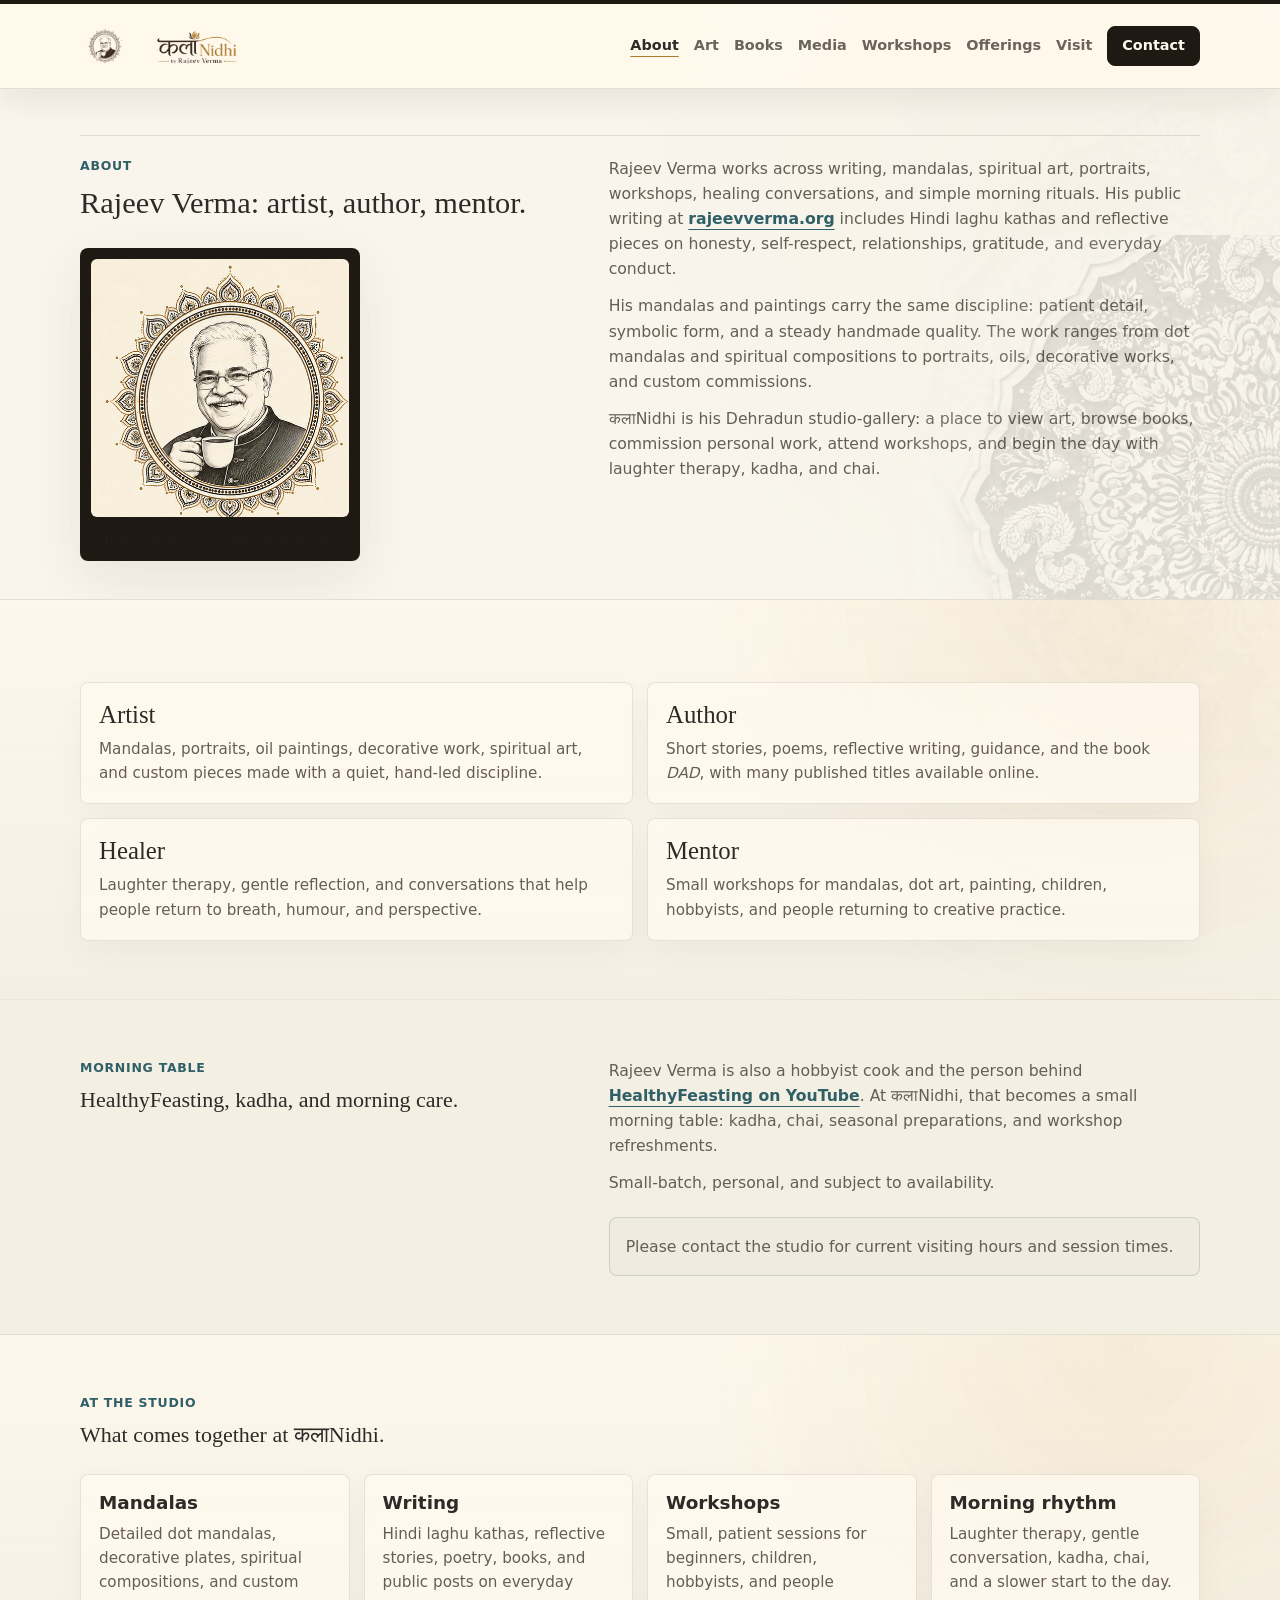
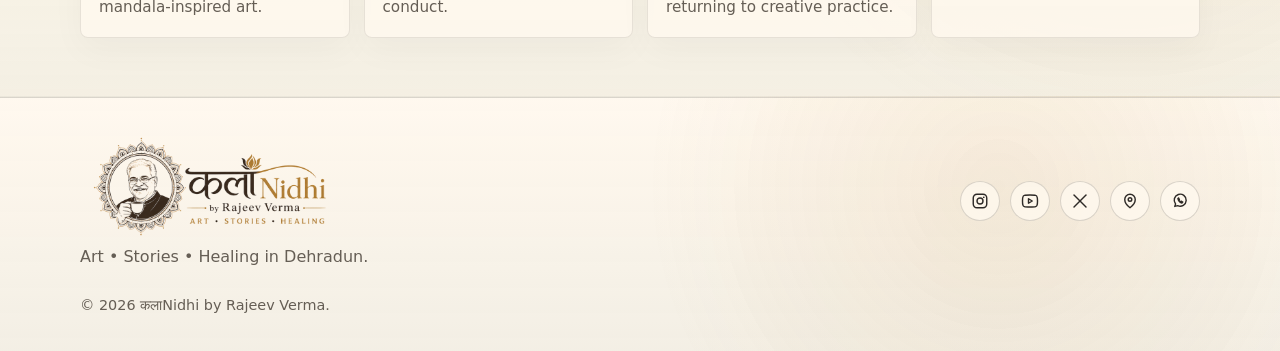
==== commit e8f0e999: "Restore previous website design and retain relocation cleanup" ====
--- a/about/index.html
+++ b/about/index.html
@@ -12,10 +12,10 @@
     <meta property="og:image" content="https://kalanidhibyrajeev.com/assets/img/kala-nidhi-social.jpg">
     <meta name="twitter:card" content="summary_large_image">
     <meta name="twitter:image" content="https://kalanidhibyrajeev.com/assets/img/kala-nidhi-social.jpg">
-    <link rel="icon" href="/assets/brand/kalanidhi-mark-512-transparent.png" type="image/png">
+    <link rel="icon" href="/assets/img/favicon.svg" type="image/svg+xml">
     <link rel="apple-touch-icon" href="/assets/brand/kalanidhi-mark-512-transparent.png">
-    <link rel="stylesheet" href="/assets/css/oat-local.css?v=20261102a">
-    <link rel="stylesheet" href="/assets/css/styles.css?v=20261102a">
+    <link rel="stylesheet" href="/assets/css/oat-local.css?v=20261102restore">
+    <link rel="stylesheet" href="/assets/css/styles.css?v=20261102restore">
     <script type="application/ld+json">
 {
   "@context": "https://schema.org",
@@ -87,7 +87,7 @@
     <a class="skip-link" href="#main">Skip to content</a>
     <header class="site-header" aria-label="Primary navigation">
       <div class="wrap header-inner">
-        <a class="site-logo" href="/" aria-label="कलाNidhi home"><img src="/assets/brand/kalanidhi-header-logo-560x140-transparent.png" alt="कलाNidhi by Rajeev Verma" width="192" height="48" style="max-width:240px"></a>
+        <a class="site-logo" href="/" aria-label="कलाNidhi home"><img src="/assets/brand/kalanidhi-header-logo-560x140-transparent.png" alt="कलाNidhi by Rajeev Verma"></a>
         <button class="nav-toggle" type="button" aria-expanded="false" aria-controls="site-nav"><span class="sr-only">Menu</span><span></span><span></span></button>
         <nav id="site-nav" class="site-nav" aria-label="Site pages">
           <a aria-current="page" href="/about/">About</a><a href="/art/">Art</a><a href="/books/">Books</a><a href="/media/">Media</a><a href="/workshops/">Workshops</a><a href="/daily-specials/">Offerings</a><a href="/visit/">Visit</a><a class="button button-small" data-whatsapp-link href="https://wa.me/917302239440">Contact</a>
@@ -129,7 +129,7 @@
           <div class="text-stack">
             <p>Rajeev Verma is also a hobbyist cook and the person behind <a class="text-link inline-link" href="https://www.youtube.com/@HealthyFeasting">HealthyFeasting on YouTube</a>. At कलाNidhi, that becomes a small morning table: kadha, chai, seasonal preparations, and workshop refreshments.</p>
             <p>Small-batch, personal, and subject to availability.</p>
-            <div class="hours-panel"><p>For current session times and refreshments, please contact the studio before visiting.</p><a class="text-link" href="/visit/">Plan your visit</a></div>
+            <div class="hours-panel"><p>Please contact the studio for current visiting hours and session times.</p></div>
           </div>
         </div>
       </section>
@@ -148,7 +148,7 @@
         </div>
       </section>
     </main>
-    <footer id="footer" class="site-footer"><div class="wrap footer-inner"><div class="footer-copy"><a class="footer-logo" href="/" aria-label="कलाNidhi home"><img src="/assets/brand/kalanidhi-footer-logo-760x320-transparent.png" alt="कलाNidhi by Rajeev Verma" width="260" height="110" style="width:260px;max-width:100%;height:auto"></a><p>Art &bull; Stories &bull; Healing in Dehradun.</p></div><div class="footer-actions" aria-label="Social links"><a class="social-icon-link" href="https://www.instagram.com/kalanidhibyrajeev?igsh=MTlkbTV2MDQwYmtw" aria-label="Instagram"><svg viewBox="0 0 24 24" aria-hidden="true"><rect x="3" y="3" width="18" height="18" rx="5"></rect><circle cx="12" cy="12" r="4"></circle><circle class="filled" cx="17" cy="7" r="1.15"></circle></svg></a><a class="social-icon-link" href="https://www.youtube.com/@HealthyFeasting" aria-label="YouTube"><svg viewBox="0 0 24 24" aria-hidden="true"><path d="M22 12s0-4.2-.55-5.45a2.9 2.9 0 0 0-2-2C18.2 4 12 4 12 4s-6.2 0-7.45.55a2.9 2.9 0 0 0-2 2C2 7.8 2 12 2 12s0 4.2.55 5.45a2.9 2.9 0 0 0 2 2C5.8 20 12 20 12 20s6.2 0 7.45-.55a2.9 2.9 0 0 0 2-2C22 16.2 22 12 22 12Z"></path><path d="m10 9 5 3-5 3Z"></path></svg></a><a class="social-icon-link" href="https://twitter.com/intent/tweet?url=https%3A%2F%2Fkalanidhibyrajeev.com%2F&text=%E0%A4%95%E0%A4%B2%E0%A4%BENidhi%20by%20Rajeev%20Verma" aria-label="Share on X"><svg viewBox="0 0 24 24" aria-hidden="true"><path d="M4 4l16 16"></path><path d="M20 4 4 20"></path></svg></a><a class="social-icon-link" href="/visit/" aria-label="Visit कलाNidhi"><svg viewBox="0 0 24 24" aria-hidden="true"><path d="M12 21s7-5.2 7-11a7 7 0 1 0-14 0c0 5.8 7 11 7 11Z"></path><circle cx="12" cy="10" r="2.4"></circle></svg></a><a class="social-icon-link" data-whatsapp-link href="https://wa.me/917302239440" aria-label="WhatsApp कलाNidhi"><svg viewBox="0 0 24 24" aria-hidden="true"><path d="M5 19.2 6.1 16A8 8 0 1 1 9 18.2L5 19.2Z"></path><path d="M9.2 8.6c.5 3.2 2.4 5.2 5.3 6.2l1.2-1.3-2.1-1.2-.9.8c-.9-.4-1.8-1.2-2.3-2.2l.8-.9-1.2-2.1-.8.7Z"></path></svg></a></div><p class="footer-meta">&copy; <span id="year">2026</span> कलाNidhi by Rajeev Verma.</p></div></footer>
-    <script src="/assets/js/main.js?v=20261102a" defer></script>
+    <footer id="footer" class="site-footer"><div class="wrap footer-inner"><div class="footer-copy"><a class="footer-logo" href="/" aria-label="कलाNidhi home"><img src="/assets/brand/kalanidhi-footer-logo-760x320-transparent.png" alt="कलाNidhi by Rajeev Verma"></a><p>Art &bull; Stories &bull; Healing in Dehradun.</p></div><div class="footer-actions" aria-label="Social links"><a class="social-icon-link" href="https://www.instagram.com/kalanidhibyrajeev?igsh=MTlkbTV2MDQwYmtw" aria-label="Instagram"><svg viewBox="0 0 24 24" aria-hidden="true"><rect x="3" y="3" width="18" height="18" rx="5"></rect><circle cx="12" cy="12" r="4"></circle><circle class="filled" cx="17" cy="7" r="1.15"></circle></svg></a><a class="social-icon-link" href="https://www.youtube.com/@HealthyFeasting" aria-label="YouTube"><svg viewBox="0 0 24 24" aria-hidden="true"><path d="M22 12s0-4.2-.55-5.45a2.9 2.9 0 0 0-2-2C18.2 4 12 4 12 4s-6.2 0-7.45.55a2.9 2.9 0 0 0-2 2C2 7.8 2 12 2 12s0 4.2.55 5.45a2.9 2.9 0 0 0 2 2C5.8 20 12 20 12 20s6.2 0 7.45-.55a2.9 2.9 0 0 0 2-2C22 16.2 22 12 22 12Z"></path><path d="m10 9 5 3-5 3Z"></path></svg></a><a class="social-icon-link" href="https://twitter.com/intent/tweet?url=https%3A%2F%2Fkalanidhibyrajeev.com%2F&text=%E0%A4%95%E0%A4%B2%E0%A4%BENidhi%20by%20Rajeev%20Verma" aria-label="Share on X"><svg viewBox="0 0 24 24" aria-hidden="true"><path d="M4 4l16 16"></path><path d="M20 4 4 20"></path></svg></a><a class="social-icon-link" href="/visit/" aria-label="Visit कलाNidhi"><svg viewBox="0 0 24 24" aria-hidden="true"><path d="M12 21s7-5.2 7-11a7 7 0 1 0-14 0c0 5.8 7 11 7 11Z"></path><circle cx="12" cy="10" r="2.4"></circle></svg></a><a class="social-icon-link" data-whatsapp-link href="https://wa.me/917302239440" aria-label="WhatsApp कलाNidhi"><svg viewBox="0 0 24 24" aria-hidden="true"><path d="M5 19.2 6.1 16A8 8 0 1 1 9 18.2L5 19.2Z"></path><path d="M9.2 8.6c.5 3.2 2.4 5.2 5.3 6.2l1.2-1.3-2.1-1.2-.9.8c-.9-.4-1.8-1.2-2.3-2.2l.8-.9-1.2-2.1-.8.7Z"></path></svg></a></div><p class="footer-meta">&copy; <span id="year">2026</span> कलाNidhi by Rajeev Verma.</p></div></footer>
+    <script src="/assets/js/main.js?v=20260624c" defer></script>
   </body>
 </html>
--- a/assets/css/oat-local.css
+++ b/assets/css/oat-local.css
@@ -1,13 +1,13 @@
 :root {
-  --cream: #F5F1E7;
-  --paper: #FFFCF5;
+  --cream: #F4EFE3;
+  --paper: #FFF9ED;
   --ink: #2E2A27;
   --muted-ink: #655E55;
   --antique-gold: #B07A2A;
   --sage: #8A9A6B;
   --soft-sage: #C8CFB6;
-  --deep-teal: #305E49;
-  --border: #DFDACE;
+  --deep-teal: #2F5F67;
+  --border: #D9C9A3;
   --lux-black: #1F1914;
   --lux-panel: #2A211A;
   --lux-panel-soft: #34291F;
--- a/assets/css/styles.css
+++ b/assets/css/styles.css
@@ -1,746 +1,1472 @@
 body {
-  background:var(--paper);
-  color:var(--ink)
-}
-body,h1,h2,h3 {
-  letter-spacing:0
-}
-h1,h2,h3,p,figure {
-  margin:0
-}
-h1,h2 {
-  font-family:var(--display);
-  font-weight:500;
-  line-height:1.2
-}
+  position: relative;
+  background:
+    radial-gradient(circle at 82% 10%, rgba(176, 122, 42, 0.1), transparent 28rem),
+    var(--cream);
+  color: var(--ink);
+  overflow-x: hidden;
+}
+
+body::before {
+  content: "";
+  position: fixed;
+  top: 84px;
+  right: max(-150px, calc((100vw - var(--max-width)) / 2 - 260px));
+  z-index: 0;
+  width: min(54vw, 700px);
+  aspect-ratio: 1;
+  background: url("/assets/img/mandala-cutout.png") center / contain no-repeat;
+  filter: grayscale(1) contrast(1.08);
+  opacity: 0.055;
+  transform: translateZ(0);
+  pointer-events: none;
+}
+
+.site-header,
+main,
+.site-footer {
+  position: relative;
+  z-index: 1;
+}
+
+.site-header {
+  position: sticky;
+  top: 0;
+  z-index: 20;
+  background: rgba(255, 249, 237, 0.95);
+  border-top: 4px solid var(--lux-black);
+  border-bottom: 1px solid rgba(36, 30, 24, 0.12);
+  box-shadow: 0 10px 32px rgba(36, 30, 24, 0.08);
+  backdrop-filter: blur(18px);
+}
+
+.header-inner {
+  min-height: 84px;
+  display: flex;
+  align-items: center;
+  justify-content: space-between;
+  gap: 20px;
+}
+
+.site-logo {
+  display: inline-flex;
+  align-items: center;
+  text-decoration: none;
+}
+
+.site-logo img {
+  height: 48px;
+  width: auto;
+  max-width: 240px;
+  object-fit: contain;
+  display: block;
+}
+
+.site-nav {
+  display: flex;
+  align-items: center;
+  gap: 15px;
+  color: rgba(36, 30, 24, 0.68);
+  font-size: 0.9rem;
+  font-weight: 650;
+}
+
+.site-nav a {
+  text-decoration: none;
+}
+
+.site-nav a:not(.button):hover {
+  color: var(--ink);
+}
+
+.site-nav a[aria-current="page"] {
+  color: var(--ink);
+  text-decoration: underline;
+  text-decoration-color: var(--antique-gold);
+  text-underline-offset: 6px;
+}
+
+.site-nav .button-small {
+  min-height: 36px;
+  padding: 7px 14px;
+  border-color: var(--lux-black);
+  background: var(--lux-black);
+  color: var(--paper);
+  font-family: var(--body);
+  font-size: inherit;
+  font-weight: inherit;
+  box-shadow: none;
+}
+
+.nav-toggle {
+  display: none;
+  width: 44px;
+  height: 44px;
+  border: 1px solid rgba(36, 30, 24, 0.2);
+  border-radius: var(--radius);
+  background: rgba(36, 30, 24, 0.04);
+}
+
+.nav-toggle span:not(.sr-only) {
+  display: block;
+  width: 18px;
+  height: 2px;
+  margin: 5px auto;
+  background: var(--ink);
+}
+
+.hero {
+  display: grid;
+  align-items: center;
+  padding-block: 54px 72px;
+  background: rgba(250, 246, 238, 0.86);
+  border-bottom: 1px solid rgba(41, 36, 31, 0.1);
+}
+
+.hero-grid {
+  display: grid;
+  grid-template-columns: 1fr;
+  gap: 34px;
+  align-items: start;
+}
+
+.two-column,
+.visit-card {
+  display: grid;
+  grid-template-columns: minmax(0, 0.92fr) minmax(0, 1.08fr);
+  gap: 52px;
+  align-items: center;
+}
+
+.eyebrow,
+.card-kicker {
+  margin: 0 0 10px;
+  color: var(--deep-teal);
+  font-size: 0.78rem;
+  font-weight: 800;
+  letter-spacing: 0.06em;
+  text-transform: uppercase;
+}
+
+.section-tint .eyebrow,
+.section-tint .card-kicker {
+  color: var(--deep-teal);
+}
+
+.section-tint h2,
+.section-tint h3 {
+  color: var(--ink);
+}
+
+h1,
+h2,
+h3 {
+  margin: 0;
+  line-height: 1.12;
+  letter-spacing: 0;
+}
+
+h1,
+h2 {
+  font-family: var(--display);
+  font-weight: 500;
+}
+
 h1 {
-  font-size:38px;
-  max-width:760px
-}
+  max-width: 920px;
+  font-size: clamp(2rem, 2.55vw, 2.55rem);
+}
+
+h1 span:last-child {
+  display: block;
+  margin-top: 8px;
+  color: var(--muted-ink);
+  font-size: 2.18rem;
+}
+
+.devanagari {
+  font-family: var(--display-devanagari);
+}
+
+.hero-logo-image {
+  width: min(100%, 780px);
+  height: auto;
+  margin-top: 8px;
+}
+
 h2 {
-  font-size:28px
-}
+  font-size: clamp(1.35rem, 1.72vw, 1.75rem);
+}
+
+.card-body h2,
+.workshop-card h2,
+.mini-card h2 {
+  font-family: var(--body);
+  font-size: 1.15rem;
+  font-weight: 800;
+}
+
 h3 {
-  font-size:19px;
-  line-height:1.35
-}
-p+p {
-  margin-top:14px
-}
-[hidden] {
-  display:none!important
-}
-main {
-  min-height:55vh
-}
-.section {
-  padding-block:64px
-}
-.section-tint {
-  background:var(--cream);
-  border:0
-}
-.site-header {
-  position:relative;
-  z-index:20;
-  border-bottom:1px solid var(--border);
-  background:var(--paper)
-}
-.header-inner {
-  min-height:88px;
-  display:flex;
-  align-items:center;
-  justify-content:space-between;
-  gap:24px
-}
-.site-logo {
-  display:inline-flex;
-  align-items:center;
-  flex-shrink:0
-}
-.site-logo img {
-  height:48px;
-  width:auto;
-  max-width:240px;
-  object-fit:contain;
-  display:block
-}
-.site-nav {
-  display:flex;
-  gap:20px;
-  align-items:center;
-  font-size:14px;
-  font-weight:500
-}
-.site-nav a {
-  text-decoration:none;
-  color:var(--muted-ink)
-}
-.site-nav a:hover,.site-nav a[aria-current] {
-  color:var(--deep-teal)
-}
-.site-nav a[aria-current] {
-  text-decoration:underline;
-  text-underline-offset:7px
-}
-.site-nav .button {
-  color:white;
-  font-size:inherit;
-  font-weight:500
-}
-.nav-toggle {
-  display:none;
-  width:44px;
-  height:44px;
-  border:1px solid var(--border);
-  border-radius:4px;
-  background:transparent
-}
-.nav-toggle span:not(.sr-only) {
-  display:block;
-  height:2px;
-  width:18px;
-  margin:5px auto;
-  background:var(--ink)
-}
-.eyebrow,.card-kicker {
-  color:var(--deep-teal);
-  font-size:14px;
-  line-height:1.5;
-  font-weight:600;
-  margin-bottom:12px
-}
-.lead,.section-copy,.text-stack,.note,.muted {
-  color:var(--muted-ink)
-}
+  font-size: 1.15rem;
+}
+
+.tagline {
+  margin: 18px 0 0;
+  color: var(--deep-teal);
+  font-family: var(--display);
+  font-size: 1.35rem;
+}
+
+.lead,
+.section-copy {
+  color: var(--muted-ink);
+  font-size: 0.98rem;
+}
+
+.lead {
+  max-width: 560px;
+  margin: 18px 0 0;
+}
+
+.hero-actions,
+.button-row,
+.contact-actions,
+.split-links {
+  display: flex;
+  flex-wrap: wrap;
+  gap: 12px;
+}
+
+.hero-actions {
+  margin-top: 22px;
+}
+
+.note,
+.muted {
+  color: var(--muted-ink);
+}
+
+.home-index {
+  display: grid;
+  grid-template-columns: repeat(6, minmax(0, 1fr));
+  gap: 20px;
+  margin-top: 44px;
+  padding-top: 26px;
+  border-top: 1px solid var(--border);
+}
+
+.home-index a {
+  display: block;
+  color: var(--ink);
+  text-decoration: none;
+}
+
+.home-index a:hover strong {
+  color: var(--deep-teal);
+}
+
+.home-index span {
+  display: block;
+  color: var(--deep-teal);
+  font-size: 0.875rem;
+  font-weight: 800;
+}
+
+.home-index strong {
+  display: block;
+  margin-top: 8px;
+  font-family: var(--display);
+  font-size: 1.32rem;
+  transition: color 160ms ease;
+}
+
+.home-index p {
+  margin: 8px 0 0;
+  color: var(--muted-ink);
+  font-size: 0.98rem;
+}
+
+.invitation::before {
+  content: "";
+  position: absolute;
+  inset: 12px;
+  border: 1px solid rgba(41, 36, 31, 0.12);
+  border-radius: calc(var(--radius) - 2px);
+  pointer-events: none;
+}
+
+.hero-artwork {
+  margin: 0;
+}
+
+.hero-artwork img {
+  width: 100%;
+  aspect-ratio: 1;
+  object-fit: cover;
+  border: 1px solid rgba(41, 36, 31, 0.12);
+  border-radius: var(--radius);
+  background: var(--cream);
+  box-shadow: var(--shadow);
+}
+
+.hero-artwork figcaption {
+  margin-top: 10px;
+  color: var(--muted-ink);
+  font-size: 0.95rem;
+  text-align: right;
+}
+
+.invitation,
+.visit-card {
+  position: relative;
+  padding: clamp(28px, 5vw, 54px);
+  border: 1px solid rgba(41, 36, 31, 0.12);
+  border-radius: var(--radius);
+  background: var(--paper);
+  box-shadow: var(--shadow);
+}
+
+.invitation {
+  display: grid;
+  gap: 24px;
+}
+
+.quote {
+  color: var(--ink);
+  font-family: var(--display);
+  font-weight: 700;
+}
+
+.event-details {
+  display: grid;
+  grid-template-columns: repeat(3, 1fr);
+  gap: 14px;
+}
+
+.event-details div,
+.mini-card,
+.art-card,
+.book-card,
+.workshop-card {
+  border: 1px solid rgba(36, 30, 24, 0.12);
+  border-radius: var(--radius);
+  background: rgba(255, 249, 239, 0.82);
+  box-shadow: 0 12px 34px rgba(36, 30, 24, 0.04);
+}
+
+.section-tint .mini-card,
+.section-tint .art-card,
+.section-tint .workshop-card {
+  border-color: rgba(36, 30, 24, 0.1);
+  background: rgba(255, 249, 239, 0.78);
+  box-shadow: 0 12px 34px rgba(36, 30, 24, 0.035);
+}
+
+.section-tint .mini-card p,
+.section-tint .card-body p,
+.section-tint .workshop-card p,
+.section-tint .weekly-plan p {
+  color: var(--muted-ink);
+}
+
+.event-details div {
+  padding: 18px;
+}
+
+.event-details span {
+  display: block;
+  color: var(--muted-ink);
+  font-size: 0.9rem;
+}
+
+.event-details strong {
+  display: block;
+  margin-top: 4px;
+  font-family: var(--display);
+  font-size: 1.22rem;
+  font-weight: 700;
+}
+
+.role-grid,
+.special-grid {
+  display: grid;
+  grid-template-columns: repeat(2, 1fr);
+  gap: 14px;
+  margin-top: 24px;
+}
+
+.special-grid {
+  grid-template-columns: repeat(4, 1fr);
+}
+
+.seo-card-grid,
+.faq-grid {
+  display: grid;
+  grid-template-columns: repeat(4, minmax(0, 1fr));
+  gap: 14px;
+}
+
+.faq-grid {
+  grid-template-columns: repeat(3, minmax(0, 1fr));
+}
+
+.mini-card {
+  padding: 18px;
+}
+
+.mini-card p {
+  margin: 8px 0 0;
+  color: var(--muted-ink);
+  font-size: 0.95rem;
+}
+
+.section-head {
+  display: flex;
+  justify-content: space-between;
+  gap: 30px;
+  align-items: end;
+  margin-bottom: 26px;
+}
+
+.section-head.narrow {
+  max-width: 780px;
+}
+
+.filter-bar {
+  display: flex;
+  flex-wrap: wrap;
+  gap: 8px;
+  justify-content: flex-end;
+}
+
+.filter-button {
+  min-height: 38px;
+  padding: 7px 12px;
+  border: 1px solid rgba(41, 36, 31, 0.14);
+  border-radius: var(--radius);
+  background: var(--paper);
+  color: var(--muted-ink);
+  font-weight: 700;
+}
+
+.filter-button:hover,
+.filter-button.is-active {
+  border-color: rgba(40, 87, 94, 0.46);
+  background: rgba(213, 216, 201, 0.72);
+  color: var(--ink);
+}
+
+.card-grid {
+  display: grid;
+  grid-template-columns: repeat(3, minmax(0, 1fr));
+  gap: 18px;
+}
+
+.book-grid {
+  grid-template-columns: repeat(2, minmax(0, 1fr));
+}
+
+.gallery-grid {
+  grid-template-columns: repeat(4, minmax(0, 1fr));
+}
+
+.art-card,
+.book-card,
+.workshop-card {
+  overflow: hidden;
+}
+
+.card-body,
+.workshop-card {
+  padding: 18px;
+}
+
+.card-body p,
+.workshop-card p {
+  margin: 9px 0 0;
+  color: var(--muted-ink);
+}
+
+.status {
+  color: var(--deep-teal) !important;
+  font-weight: 800;
+}
+
+.art-image,
+.book-cover {
+  position: relative;
+  display: grid;
+  place-items: center;
+  min-height: 220px;
+  overflow: hidden;
+  background: #ebe5da;
+}
+
+.art-image img,
+.art-image img {
+  width: 100%;
+  height: 100%;
+  min-height: inherit;
+  object-fit: cover;
+}
+
+.placeholder-art,
+.placeholder-cover {
+  color: var(--ink);
+  isolation: isolate;
+}
+
+.placeholder-art::before,
+.placeholder-cover::before {
+  content: "";
+  position: absolute;
+  inset: 20px;
+  border: 1px solid rgba(41, 36, 31, 0.18);
+  border-radius: 50%;
+}
+
+.placeholder-art::after,
+.placeholder-cover::after {
+  content: "";
+  position: absolute;
+  width: 86%;
+  aspect-ratio: 1;
+  border-radius: 50%;
+  border: 1px dashed rgba(47, 95, 103, 0.38);
+}
+
+.placeholder-art span,
+.placeholder-cover span {
+  position: relative;
+  z-index: 1;
+  max-width: 80%;
+  padding: 8px 12px;
+  background: rgba(251, 247, 239, 0.88);
+  color: var(--deep-teal);
+  font-family: var(--display);
+  font-size: 1.22rem;
+  text-align: center;
+}
+
+.book-card {
+  display: grid;
+  grid-template-columns: 168px minmax(0, 1fr);
+  min-height: 270px;
+  background: var(--paper);
+}
+
+.book-cover {
+  min-height: 270px;
+  padding: 16px;
+  background:
+    radial-gradient(circle at 50% 18%, rgba(154, 113, 57, 0.14), transparent 9rem),
+    var(--lux-black);
+}
+
+.book-cover img {
+  width: 100%;
+  height: 100%;
+  min-height: 0;
+  max-height: 238px;
+  object-fit: contain;
+  filter: drop-shadow(0 18px 18px rgba(0, 0, 0, 0.25));
+}
+
+.section-tint .book-card {
+  border-color: rgba(36, 30, 24, 0.1);
+  background: rgba(255, 249, 239, 0.9);
+  box-shadow: 0 12px 34px rgba(36, 30, 24, 0.035);
+}
+
+.section-tint .book-card h3 {
+  color: var(--ink);
+}
+
+.section-tint .book-card .card-kicker,
+.section-tint .book-card .card-body p {
+  color: var(--muted-ink);
+}
+
+.section-tint .book-card .text-link {
+  color: var(--deep-teal);
+  text-decoration-color: rgba(40, 87, 94, 0.42);
+}
+
 .text-link {
-  color:var(--deep-teal);
-  text-underline-offset:5px;
-  text-decoration-thickness:1px;
-  font-weight:600
-}
+  display: inline-flex;
+  margin-top: 14px;
+  color: var(--deep-teal);
+  font-weight: 800;
+  text-decoration-thickness: 1px;
+  text-underline-offset: 5px;
+}
+
 .inline-link {
-  display:inline
-}
-.button {
-  border-radius:5px;
-  font-weight:500;
-  min-height:44px;
-  padding:10px 18px
-}
-.button-secondary,.button-ghost {
-  background:transparent;
-  color:var(--deep-teal);
-  border-color:var(--border)
-}
-.button-secondary:hover,.button-ghost:hover {
-  color:white;
-  background:var(--deep-teal)
-}
-.hero-actions,.button-row,.split-links,.social-row {
-  display:flex;
-  align-items:center;
-  flex-wrap:wrap;
-  gap:18px
-}
-.hero-actions {
-  justify-content:center;
-  margin-top:26px
-}
-.studio-hero {
-  padding:52px 0 0;
-  text-align:center
-}
-.studio-hero h1 {
-  font-size:42px;
-  margin:14px auto 16px
-}
-.studio-hero .lead {
-  max-width:610px;
-  margin:auto;
-  font-size:17px
-}
-.studio-label {
-  display:inline-block;
-  font-size:14px;
-  color:var(--muted-ink);
-  border-bottom:1px solid var(--border);
-  padding-bottom:8px
-}
-.studio-feature {
-  position:relative;
-  width:100%;
-  margin-top:40px;
-  min-height:350px;
-  display:grid;
-  align-items:center;
-  overflow:hidden;
-  background:#202D29;
-  text-align:left
-}
-.studio-feature>img {
-  position:absolute;
-  right:0;
-  top:0;
-  width:57%;
-  height:100%;
-  object-fit:cover;
-  object-position:50% 44%
-}
-.studio-feature-copy {
-  position:relative;
-  z-index:1;
-  padding:42px;
-  width:43%;
-  color:#FFFAF0
-}
-.studio-feature-copy .eyebrow {
-  color:#C9D9C9
-}
-.studio-feature-copy h2 {
-  font-size:30px;
-  margin-bottom:14px
-}
-.studio-feature-copy p {
-  color:#E0E6DE
-}
-.studio-feature-copy a {
-  display:inline-block;
-  color:#FFFAF0;
-  margin-top:22px
-}
-.feature-caption {
-  display:flex;
-  justify-content:space-between;
-  padding:14px 0;
-  border-bottom:1px solid var(--border);
-  font-size:14px;
-  color:var(--muted-ink)
-}
-.studio-paths {
-  display:grid;
-  grid-template-columns:repeat(3,minmax(0,1fr));
-  gap:40px
-}
-.studio-paths article {
-  border-top:1px solid var(--border);
-  padding-top:20px
-}
-.studio-paths h2 {
-  font-size:25px;
-  margin-bottom:12px
-}
-.studio-paths p {
-  color:var(--muted-ink);
-  margin-bottom:18px
-}
-.studio-about {
-  display:grid;
-  grid-template-columns:180px minmax(0,1fr) auto;
-  align-items:center;
-  gap:36px
-}
-.studio-about img {
-  width:150px;
-  height:150px;
-  object-fit:contain
-}
-.studio-about h2 {
-  margin-bottom:12px
-}
-.studio-about p {
-  max-width:620px;
-  color:var(--muted-ink)
-}
-.studio-update {
-  display:flex;
-  align-items:center;
-  justify-content:space-between;
-  gap:24px;
-  padding-block:28px;
-  border-top:1px solid var(--border)
-}
-.studio-update h2 {
-  font-size:23px;
-  margin-bottom:6px
-}
-.studio-update p {
-  color:var(--muted-ink)
-}
+  display: inline;
+  margin-top: 0;
+}
+
+.hours-panel {
+  display: grid;
+  gap: 6px;
+  margin-top: 10px;
+  padding: 16px;
+  border: 1px solid rgba(40, 87, 94, 0.18);
+  border-radius: var(--radius);
+  background: rgba(213, 216, 201, 0.18);
+}
+
+.hours-panel p {
+  margin: 0;
+}
+
+.visit-hours {
+  margin-top: 22px;
+}
+
+.daily-note {
+  margin-top: 18px;
+}
+
+.visit-section {
+  padding-bottom: 84px;
+}
+
+address {
+  color: var(--muted-ink);
+  font-style: normal;
+  font-size: 1.08rem;
+}
+
+.site-footer {
+  padding-block: 34px;
+  border-top: 1px solid rgba(36, 30, 24, 0.12);
+  background:
+    radial-gradient(circle at 78% 35%, rgba(176, 122, 42, 0.1), transparent 22rem),
+    linear-gradient(180deg, rgba(255, 249, 239, 0.94), rgba(243, 238, 228, 0.9));
+  color: var(--ink);
+}
+
+.footer-inner {
+  display: grid;
+  grid-template-columns: minmax(0, 1fr) auto;
+  align-items: center;
+  gap: 24px;
+}
+
+.footer-copy {
+  display: grid;
+  gap: 3px;
+}
+
+.footer-logo {
+  display: inline-block;
+}
+
+.footer-logo img {
+  width: 260px;
+  max-width: 100%;
+  height: auto;
+  object-fit: contain;
+  display: block;
+}
+
+.footer-actions a:hover {
+  color: var(--ink);
+}
+
+.footer-inner p {
+  margin: 0;
+  color: var(--muted-ink);
+}
+
+.footer-actions {
+  display: flex;
+  flex-wrap: wrap;
+  gap: 10px;
+  justify-content: flex-end;
+}
+
+.footer-actions a {
+  color: var(--ink);
+  font-size: 0.92rem;
+  font-weight: 750;
+  text-decoration: underline;
+  text-decoration-color: rgba(40, 87, 94, 0.36);
+  text-underline-offset: 5px;
+}
+
+.social-icon-link {
+  display: inline-flex;
+  width: 40px;
+  height: 40px;
+  align-items: center;
+  justify-content: center;
+  border: 1px solid rgba(36, 30, 24, 0.16);
+  border-radius: 50%;
+  background: rgba(255, 249, 239, 0.78);
+  color: var(--ink);
+  text-decoration: none;
+  transition: background-color 160ms ease, border-color 160ms ease, color 160ms ease;
+}
+
+.social-icon-link:hover,
+.social-icon-link:focus-visible {
+  border-color: var(--lux-black);
+  background: var(--lux-black);
+  color: var(--paper);
+}
+
+.social-icon-link svg {
+  width: 18px;
+  height: 18px;
+  fill: none;
+  stroke: currentColor;
+  stroke-width: 1.9;
+  stroke-linecap: round;
+  stroke-linejoin: round;
+}
+
+.social-icon-link .filled {
+  fill: currentColor;
+  stroke: none;
+}
+
+.site-monogram {
+  font-family: var(--display);
+  font-size: 0.78rem;
+  font-weight: 700;
+  line-height: 1;
+}
+
+.footer-meta {
+  grid-column: 1 / -1;
+  font-size: 0.9rem;
+}
+
+.home-hero {
+  position: relative;
+  overflow: hidden;
+  min-height: clamp(500px, 66vh, 680px);
+  display: grid;
+  align-items: center;
+  padding-block: clamp(72px, 7vw, 104px);
+  isolation: isolate;
+  perspective: 1200px;
+  background:
+    radial-gradient(ellipse at 72% 54%, rgba(176, 122, 42, 0.13), transparent 28rem),
+    linear-gradient(90deg, rgba(255, 249, 237, 0.99) 0%, rgba(255, 249, 237, 0.96) 48%, rgba(255, 249, 237, 0.7) 100%),
+    var(--paper);
+  color: var(--ink);
+  border-bottom: 1px solid rgba(36, 30, 24, 0.1);
+}
+
+.home-hero::before {
+  content: "";
+  position: absolute;
+  left: 50%;
+  bottom: -16%;
+  z-index: 0;
+  width: min(68vw, 980px);
+  aspect-ratio: 1 / 0.36;
+  background: radial-gradient(ellipse, rgba(36, 30, 24, 0.08), transparent 68%);
+  transform: translateX(-8%);
+  filter: blur(10px);
+  opacity: 0.55;
+  pointer-events: none;
+}
+
+.home-hero::after {
+  content: "";
+  position: absolute;
+  right: max(-140px, calc((100vw - var(--max-width)) / 2 - 240px));
+  bottom: -22%;
+  z-index: 0;
+  width: min(58vw, 820px);
+  aspect-ratio: 1;
+  background: url("/assets/img/mandala-cutout.png") center / contain no-repeat;
+  filter: grayscale(1) contrast(1.08) brightness(1.04);
+  opacity: 0.28;
+  mix-blend-mode: multiply;
+  transform: perspective(1200px) rotateY(-7deg) rotateX(2deg) translate3d(0, 0, 0);
+  transform-origin: 58% center;
+  will-change: transform;
+  pointer-events: none;
+}
+
+.home-hero-grid {
+  display: block;
+  position: relative;
+  z-index: 1;
+}
+
+.home-copy h1 {
+  max-width: 650px;
+  color: var(--ink);
+  font-size: clamp(2.2rem, 3.35vw, 3.35rem);
+  line-height: 1.08;
+}
+
+.home-copy .lead {
+  max-width: 560px;
+  color: rgba(36, 30, 24, 0.72);
+  font-size: 1rem;
+}
+
+.home-copy .eyebrow {
+  color: var(--antique-gold);
+  text-transform: none;
+}
+
+.home-hero .button {
+  border-color: var(--lux-black);
+  background: var(--lux-black);
+  color: var(--paper);
+}
+
+.home-hero .button-secondary {
+  border-color: rgba(36, 30, 24, 0.16);
+  background: rgba(255, 249, 239, 0.64);
+  color: var(--ink);
+}
+
+.home-hero .button:hover,
+.home-hero .button-secondary:hover {
+  border-color: var(--deep-teal);
+  background: var(--deep-teal);
+  color: var(--paper);
+}
+
+.media-preview {
+  background:
+    radial-gradient(circle at 20% 15%, rgba(176, 122, 42, 0.1), transparent 22rem),
+    var(--paper);
+  color: var(--ink);
+  border-top: 1px solid rgba(36, 30, 24, 0.08);
+}
+
+.media-preview .text-link,
+.section-tint .text-link {
+  color: var(--deep-teal);
+  text-decoration-color: rgba(40, 78, 82, 0.42);
+}
+
+.media-preview .eyebrow {
+  color: var(--deep-teal);
+}
+
+.section-tint .book-card .text-link {
+  color: var(--deep-teal);
+  text-decoration-color: rgba(40, 87, 94, 0.42);
+}
+
+.media-strip,
+.video-grid,
+.ceremony-grid {
+  display: grid;
+  gap: 16px;
+}
+
+.media-strip {
+  grid-template-columns: repeat(2, minmax(0, 1fr));
+  max-width: 760px;
+  margin-inline: auto;
+}
+
+.media-tile,
+.video-card {
+  position: relative;
+  min-height: 180px;
+  overflow: hidden;
+  border: 1px solid rgba(41, 36, 31, 0.12);
+  border-radius: var(--radius);
+  background: rgba(251, 247, 239, 0.78);
+  color: var(--ink);
+  text-decoration: none;
+}
+
+.media-tile img {
+  width: 100%;
+  height: 100%;
+  min-height: 180px;
+  object-fit: cover;
+}
+
+.media-video {
+  display: grid;
+  align-content: end;
+  padding: 18px;
+  background:
+    radial-gradient(circle at 95% 10%, rgba(176, 122, 42, 0.11), transparent 12rem),
+    rgba(255, 249, 239, 0.86);
+  color: var(--ink);
+}
+
+.media-video span,
+.video-card .card-kicker {
+  color: var(--deep-teal);
+}
+
+.media-video strong {
+  display: block;
+  margin-top: 4px;
+  font-family: var(--display);
+  font-size: 1.25rem;
+  font-weight: 600;
+}
+
+.media-hero {
+  background:
+    linear-gradient(90deg, rgba(251, 247, 239, 0.96), rgba(251, 247, 239, 0.82)),
+    url("/assets/media/ceremony/ceremony-05.jpg") center / cover no-repeat;
+}
+
+.social-row {
+  display: flex;
+  flex-wrap: wrap;
+  gap: 10px;
+}
+
+.social-row .social-icon-link {
+  background: rgba(251, 247, 239, 0.84);
+}
+
+.video-grid {
+  grid-template-columns: repeat(2, minmax(0, 1fr));
+}
+
+.video-card {
+  display: grid;
+  min-height: 300px;
+  align-content: end;
+  padding: 22px;
+  background:
+    linear-gradient(180deg, rgba(46, 42, 39, 0.08), rgba(46, 42, 39, 0.84)),
+    var(--thumb) center / cover no-repeat,
+    var(--ink);
+  color: var(--paper);
+}
+
+.video-card h2 {
+  font-family: var(--display);
+  font-size: 1.7rem;
+}
+
+.video-card p {
+  max-width: 420px;
+  margin: 8px 0 0;
+  color: rgba(255, 249, 237, 0.82);
+}
+
+.play-mark {
+  position: absolute;
+  top: 18px;
+  left: 18px;
+  width: 44px;
+  height: 44px;
+  border-radius: 50%;
+  background: rgba(255, 249, 237, 0.88);
+}
+
+.play-mark::before {
+  content: "";
+  position: absolute;
+  top: 13px;
+  left: 17px;
+  border-block: 9px solid transparent;
+  border-left: 14px solid var(--ink);
+}
+
+.ceremony-grid {
+  grid-template-columns: repeat(4, minmax(0, 1fr));
+  align-items: stretch;
+}
+
+.ceremony-grid img {
+  width: 100%;
+  aspect-ratio: 1;
+  object-fit: cover;
+  border: 1px solid rgba(41, 36, 31, 0.12);
+  border-radius: var(--radius);
+  background: var(--paper);
+}
+
+.weekly-plan {
+  display: grid;
+  grid-template-columns: repeat(7, minmax(0, 1fr));
+  gap: 10px;
+}
+
+.weekly-plan article {
+  min-height: 210px;
+  padding: 16px;
+  border: 1px solid rgba(41, 36, 31, 0.12);
+  border-radius: var(--radius);
+  background: rgba(250, 246, 238, 0.9);
+}
+
+.weekly-plan span {
+  display: inline-flex;
+  min-width: 42px;
+  min-height: 30px;
+  align-items: center;
+  justify-content: center;
+  margin-bottom: 16px;
+  border: 1px solid rgba(40, 87, 94, 0.24);
+  border-radius: 999px;
+  color: var(--deep-teal);
+  font-size: 0.78rem;
+  font-weight: 800;
+  letter-spacing: 0.08em;
+  text-transform: uppercase;
+}
+
+.weekly-plan h3 {
+  margin-bottom: 10px;
+  font-size: 1rem;
+}
+
+.weekly-plan p {
+  margin: 0;
+  color: var(--muted-ink);
+  font-size: 0.94rem;
+}
+
+.menu-board-grid {
+  display: grid;
+  grid-template-columns: repeat(5, minmax(0, 1fr));
+  gap: 14px;
+}
+
+.menu-board-grid figure {
+  margin: 0;
+}
+
+.menu-board-grid img {
+  width: 100%;
+  aspect-ratio: 3 / 4;
+  object-fit: cover;
+  object-position: top;
+  border: 1px solid rgba(41, 36, 31, 0.12);
+  border-radius: var(--radius);
+  background: var(--paper);
+}
+
+.menu-board-grid figcaption {
+  margin-top: 8px;
+  color: var(--muted-ink);
+  font-size: 0.9rem;
+}
+
+.home-intro {
+  position: relative;
+  overflow: hidden;
+  background:
+    radial-gradient(circle at 16% 58%, rgba(176, 122, 42, 0.08), transparent 20rem),
+    radial-gradient(circle at 88% 18%, rgba(40, 78, 82, 0.05), transparent 24rem),
+    var(--cream);
+  color: var(--ink);
+  border-block: 1px solid rgba(36, 30, 24, 0.08);
+}
+
+.home-intro::before {
+  content: none;
+}
+
+.home-intro > .wrap {
+  position: relative;
+  z-index: 1;
+}
+
+.home-intro .text-stack,
+.home-intro .text-stack p {
+  color: var(--muted-ink);
+}
+
+.home-intro .text-link {
+  color: var(--deep-teal);
+  text-decoration-color: rgba(40, 78, 82, 0.42);
+}
+
+.split-rule {
+  display: grid;
+  grid-template-columns: minmax(0, 0.88fr) minmax(0, 1.12fr);
+  gap: clamp(34px, 5vw, 64px);
+  align-items: start;
+}
+
+.split-rule + .split-rule,
+.page-hero .split-rule,
+.home-intro .split-rule {
+  padding-top: 20px;
+  border-top: 1px solid rgba(36, 30, 24, 0.12);
+}
+
+.text-stack {
+  display: grid;
+  gap: 12px;
+  color: var(--muted-ink);
+  font-size: 0.98rem;
+  max-width: 680px;
+}
+
+.text-stack p {
+  margin: 0;
+}
+
 .page-hero {
-  padding:52px 0 40px
-}
+  padding-block: 46px 38px;
+  background: rgba(250, 246, 238, 0.84);
+}
+
 .page-hero h1 {
-  margin-bottom:18px
-}
-.split-rule,.two-column {
-  display:grid;
-  grid-template-columns:minmax(0,.9fr) minmax(0,1.1fr);
-  align-items:start;
-  gap:60px
-}
-.text-stack {
-  display:grid;
-  gap:16px;
-  max-width:680px
-}
-.text-stack p {
-  margin:0
-}
-.section-head {
-  display:flex;
-  align-items:end;
-  justify-content:space-between;
-  gap:28px;
-  margin-bottom:28px
-}
-.section-head h2 {
-  max-width:660px
-}
-.section-copy {
-  max-width:680px;
-  margin-top:14px
-}
-.card-grid,.role-grid,.special-grid,.seo-card-grid,.faq-grid,.video-grid,.ceremony-grid,.media-strip,.menu-board-grid,.weekly-plan {
-  display:grid;
-  gap:24px;
-  grid-template-columns:repeat(3,minmax(0,1fr))
-}
-.gallery-grid {
-  grid-template-columns:repeat(3,minmax(0,1fr))
-}
-.book-grid,.role-grid,.video-grid {
-  grid-template-columns:repeat(2,minmax(0,1fr))
-}
-.seo-card-grid,.special-grid,.ceremony-grid {
-  grid-template-columns:repeat(4,minmax(0,1fr))
-}
-.mini-card,.workshop-card {
-  border-top:1px solid var(--border);
-  padding:20px 0;
-  background:transparent
-}
-.mini-card h2,.workshop-card h2 {
-  font-family:var(--body);
-  font-size:20px;
-  font-weight:600
-}
-.mini-card p,.workshop-card p,.card-body p {
-  color:var(--muted-ink);
-  margin-top:10px
-}
-.mini-card .text-link,.workshop-card .text-link {
-  display:inline-block;
-  margin-top:18px
-}
-.filter-bar {
-  display:flex;
-  flex-wrap:wrap;
-  gap:8px
-}
-.filter-button {
-  padding:8px 13px;
-  min-height:40px;
-  border:1px solid var(--border);
-  border-radius:4px;
-  background:transparent;
-  color:var(--muted-ink)
-}
-.filter-button:hover,.filter-button.is-active {
-  color:white;
-  border-color:var(--deep-teal);
-  background:var(--deep-teal)
-}
-.art-card,.book-card {
-  min-width:0;
-  border:1px solid var(--border);
-  border-radius:6px;
-  overflow:hidden;
-  background:var(--paper)
-}
-.art-image {
-  position:relative;
-  aspect-ratio:1;
-  display:grid;
-  place-items:center;
-  background:#EEEAE1;
-  overflow:hidden
-}
-.art-image img {
-  width:100%;
-  height:100%;
-  object-fit:contain
-}
-.card-body {
-  padding:20px
-}
-.card-body h2 {
-  font-family:var(--body);
-  font-size:20px;
-  font-weight:600
-}
-.card-body .card-kicker {
-  margin:0 0 6px;
-  font-size:14px
-}
-.card-body .text-link {
-  display:inline-block;
-  margin-top:16px
-}
-.status {
-  font-size:14px
-}
-.book-card {
-  display:grid;
-  grid-template-columns:150px minmax(0,1fr)
-}
-.book-cover {
-  display:grid;
-  place-items:center;
-  padding:18px;
-  background:#EEECE5;
-  min-height:250px
-}
-.book-cover img {
-  width:100%;
-  height:220px;
-  object-fit:contain
-}
-.split-links {
-  align-items:start;
-  gap:8px 18px
-}
-.placeholder-art span,.placeholder-cover span {
-  padding:20px;
-  color:var(--muted-ink);
-  text-align:center
-}
-.hours-panel {
-  margin-top:20px;
-  padding:20px 0;
-  border-block:1px solid var(--border)
-}
-.hours-panel p {
-  margin-top:6px
-}
+  max-width: 640px;
+  font-size: clamp(1.9rem, 2.35vw, 2.4rem);
+}
+
+.page-hero .section-head {
+  margin-bottom: 0;
+  align-items: end;
+}
+
+.about-roles h2 {
+  font-family: var(--display);
+  font-size: 1.55rem;
+  font-weight: 500;
+}
+
+.about-main .page-hero {
+  position: relative;
+  overflow: hidden;
+}
+
+.about-main .page-hero::after {
+  content: "";
+  position: absolute;
+  right: -9%;
+  bottom: -36%;
+  width: min(44vw, 560px);
+  aspect-ratio: 1;
+  background: url("/assets/img/mandala-cutout.png") center / contain no-repeat;
+  filter: grayscale(1) contrast(1.1);
+  opacity: 0.1;
+  pointer-events: none;
+}
+
+.about-title {
+  position: relative;
+  z-index: 1;
+}
+
+.about-portrait {
+  max-width: 280px;
+  margin: 28px 0 0;
+  padding: 10px;
+  border: 1px solid rgba(34, 28, 23, 0.16);
+  border-radius: var(--radius);
+  background: var(--lux-black);
+  box-shadow: var(--shadow);
+}
+
+.about-portrait img {
+  width: 100%;
+  aspect-ratio: 1;
+  object-fit: cover;
+  object-position: 8% center;
+  border-radius: calc(var(--radius) - 2px);
+}
+
+.about-portrait figcaption {
+  margin-top: 10px;
+  color: var(--lux-muted);
+  font-size: 0.9rem;
+}
+
 .visit-card {
-  display:grid;
-  grid-template-columns:1fr 1fr;
-  gap:60px;
-  padding-block:12px 32px
-}
-.contact-actions {
-  display:grid;
-  align-content:start;
-  gap:14px;
-  max-width:380px;
-  padding-top:34px
-}
-address {
-  font-style:normal;
-  color:var(--muted-ink)
-}
-.about-portrait {
-  max-width:230px;
-  margin-top:24px
-}
-.about-portrait img {
-  width:100%;
-  height:auto
-}
-.about-portrait figcaption {
-  color:var(--muted-ink);
-  margin-top:10px;
-  font-size:14px
-}
-.media-hero {
-  background:var(--cream)
-}
-.video-card,.media-tile {
-  position:relative;
-  display:grid;
-  align-content:end;
-  min-height:270px;
-  padding:24px;
-  overflow:hidden;
-  color:white;
-  border-radius:6px;
-  background:linear-gradient(transparent,#17241BE8),var(--thumb) center/cover,#203A2C;
-  text-decoration:none
-}
-.video-card h2 {
-  font-size:25px
-}
-.video-card .card-kicker {
-  color:#EEF2E9
-}
-.video-card p {
-  margin-top:10px
-}
-.play-mark {
-  font-size:22px;
-  margin-bottom:16px
-}
-.play-mark::before {
-  content:"\25B6"
-}
-.ceremony-grid img {
-  width:100%;
-  aspect-ratio:1;
-  object-fit:cover;
-  border-radius:4px
-}
-.weekly-plan {
-  grid-template-columns:repeat(4,minmax(0,1fr))
-}
-.weekly-plan article {
-  border-top:1px solid var(--border);
-  padding:18px 0
-}
-.weekly-plan span {
-  color:var(--deep-teal);
-  display:block;
-  font-size:14px;
-  margin-bottom:10px
-}
-.weekly-plan h3 {
-  margin-bottom:10px
-}
-.weekly-plan p {
-  color:var(--muted-ink)
-}
-.menu-board-grid img {
-  width:100%;
-  height:auto;
-  object-fit:contain
-}
-.menu-board-grid figcaption {
-  margin-top:10px;
-  color:var(--muted-ink);
-  font-size:14px
-}
-.daily-note {
-  margin-top:22px
-}
-.site-footer {
-  margin-top:32px;
-  padding:32px 0;
-  border-top:1px solid var(--border);
-  background:var(--cream)
-}
-.footer-inner {
-  display:grid;
-  grid-template-columns:1fr auto;
-  align-items:center;
-  gap:20px
-}
-.footer-copy {
-  min-width:0
-}
-.footer-copy p {
-  color:var(--muted-ink);
-  font-size:14px;
-  margin-top:12px
-}
-.footer-logo {
-  display:inline-block;
-  max-width:100%
-}
-.footer-logo img {
-  width:260px;
-  max-width:100%;
-  height:auto;
-  object-fit:contain;
-  display:block
-}
-.footer-actions {
-  display:flex;
-  flex-wrap:wrap;
-  gap:8px
-}
-.social-icon-link {
-  display:inline-flex;
-  align-items:center;
-  justify-content:center;
-  width:44px;
-  height:44px;
-  color:var(--deep-teal);
-  border:1px solid var(--border);
-  border-radius:50%
-}
-.social-icon-link:hover {
-  background:var(--deep-teal);
-  color:white
-}
-.social-icon-link svg {
-  width:19px;
-  height:19px;
-  fill:none;
-  stroke:currentColor;
-  stroke-width:1.8;
-  stroke-linecap:round;
-  stroke-linejoin:round
-}
-.social-icon-link .filled {
-  fill:currentColor;
-  stroke:none
-}
-.footer-meta {
-  grid-column:1/-1;
-  color:var(--muted-ink);
-  font-size:14px
-}
-:focus-visible {
-  outline:2px solid var(--deep-teal);
-  outline-offset:4px
-}
-@media(max-width:1000px) {
+  grid-template-columns: minmax(0, 1fr) minmax(280px, 0.72fr);
+  gap: 0;
+  align-items: stretch;
+  overflow: hidden;
+  padding: 0;
+  background: var(--paper);
+}
+
+.visit-card > div:first-child {
+  padding: clamp(30px, 4.8vw, 52px);
+}
+
+.visit-card .contact-actions {
+  display: grid;
+  grid-template-columns: 1fr;
+  align-content: center;
+  justify-content: stretch;
+  gap: 12px;
+  padding: clamp(30px, 4vw, 46px);
+  background:
+    radial-gradient(circle at 80% 20%, rgba(176, 122, 42, 0.11), transparent 14rem),
+    rgba(36, 30, 24, 0.035);
+  border-left: 1px solid rgba(36, 30, 24, 0.1);
+}
+
+.visit-card .contact-actions .button {
+  width: 100%;
+}
+
+.visit-card .button-ghost {
+  background: rgba(255, 249, 239, 0.72);
+  border-color: rgba(36, 30, 24, 0.14);
+  color: var(--ink);
+}
+
+.visit-card .button-link {
+  border-color: transparent;
+  color: var(--deep-teal);
+  text-decoration-color: rgba(40, 78, 82, 0.42);
+}
+
+@media (prefers-reduced-motion: no-preference) {
+  .home-hero::after {
+    animation: mandalaDrift 18s ease-in-out infinite alternate;
+  }
+}
+
+@keyframes mandalaDrift {
+  from {
+    transform: perspective(1200px) rotateY(-8deg) rotateX(2deg) translate3d(0, 0, 0) scale(1);
+  }
+
+  to {
+    transform: perspective(1200px) rotateY(-3deg) rotateX(0deg) translate3d(-14px, 8px, 0) scale(1.018);
+  }
+}
+
+@media (max-width: 1100px) {
+  .split-rule {
+    grid-template-columns: 1fr;
+  }
+}
+
+@media (max-width: 980px) {
   .nav-toggle {
-    display:block
-  }
+    display: block;
+  }
+
   .site-nav {
-    display:none;
-    position:absolute;
-    top:100%;
-    left:16px;
-    right:16px;
-    padding:20px;
-    background:var(--paper);
-    border:1px solid var(--border);
-    border-radius:4px;
-    flex-direction:column;
-    align-items:stretch;
-    gap:16px
-  }
+    position: absolute;
+    inset: 74px 16px auto;
+    display: none;
+    flex-direction: column;
+    align-items: stretch;
+    padding: 16px;
+    border: 1px solid rgba(36, 30, 24, 0.12);
+    border-radius: var(--radius);
+    background: rgba(255, 249, 239, 0.98);
+    box-shadow: 0 22px 60px rgba(36, 30, 24, 0.18);
+    color: rgba(36, 30, 24, 0.72);
+  }
+
   .site-nav.is-open {
-    display:flex
-  }
+    display: flex;
+  }
+
+  .hero-grid,
+  .two-column,
+  .visit-card,
+  .split-rule {
+    grid-template-columns: 1fr;
+  }
+
+  .hero-copy {
+    order: 1;
+  }
+
+  .hero-artwork {
+    order: 2;
+  }
+
+  .event-details,
+  .home-index,
+  .gallery-grid,
+  .card-grid,
+  .seo-card-grid,
+  .faq-grid,
+  .special-grid,
+  .media-strip,
+  .ceremony-grid,
+  .weekly-plan,
+  .menu-board-grid {
+    grid-template-columns: repeat(2, minmax(0, 1fr));
+  }
+
+  .video-grid {
+    grid-template-columns: 1fr;
+  }
+
   .section-head {
-    align-items:start;
-    flex-direction:column
-  }
-  .gallery-grid,.seo-card-grid,.special-grid,.ceremony-grid,.weekly-plan {
-    grid-template-columns:repeat(2,minmax(0,1fr))
-  }
-  .split-rule,.visit-card {
-    gap:32px
-  }
-  .studio-about {
-    grid-template-columns:130px 1fr;
-    gap:24px
-  }
-  .studio-about>a {
-    grid-column:2
-  }
-}
-@media(max-width:640px) {
+    display: grid;
+    align-items: start;
+  }
+
+  .filter-bar,
+  .contact-actions {
+    justify-content: flex-start;
+  }
+}
+
+@media (max-width: 640px) {
+  body::before {
+    top: 84px;
+    right: -58vw;
+    width: 124vw;
+    opacity: 0.1;
+  }
+
   .wrap {
-    width:calc(100% - 40px)
-  }
+    width: min(100% - 24px, var(--max-width));
+  }
+
+  .section {
+    padding-block: 54px;
+  }
+
   .header-inner {
-    min-height:76px
-  }
+    min-height: 76px;
+  }
+
+  .site-nav {
+    inset: 84px 12px auto;
+  }
+
   .site-logo img {
-    height:42px;
-    max-width:210px
-  }
-  .section {
-    padding-block:40px
-  }
+    height: 42px;
+    max-width: 210px;
+  }
+
   h1 {
-    font-size:30px
-  }
+    font-size: 2.18rem;
+  }
+
+  h1 span:last-child {
+    font-size: 1.45rem;
+  }
+
   h2 {
-    font-size:25px
-  }
+    font-size: 1.72rem;
+  }
+
+  .home-hero,
   .page-hero {
-    padding:36px 0 28px
-  }
-  .studio-hero {
-    padding-top:32px
-  }
-  .studio-hero h1 {
-    font-size:32px
-  }
-  .studio-hero .lead {
-    font-size:16px
-  }
-  .hero-actions {
-    gap:16px;
-    margin-top:22px
-  }
-  .studio-feature {
-    min-height:0;
-    margin-top:30px;
-    grid-template-columns:1fr
-  }
-  .studio-feature>img {
-    position:static;
-    width:100%;
-    height:auto;
-    aspect-ratio:1.2;
-    object-fit:cover
-  }
-  .studio-feature-copy {
-    padding:26px;
-    width:100%
-  }
-  .studio-feature-copy h2 {
-    font-size:26px
-  }
-  .feature-caption {
-    gap:16px
-  }
-  .studio-paths,.split-rule,.two-column,.visit-card,.card-grid,.role-grid,.special-grid,.seo-card-grid,.faq-grid,.video-grid,.media-strip,.menu-board-grid {
-    grid-template-columns:1fr
-  }
-  .studio-paths {
-    gap:28px
-  }
-  .studio-about {
-    grid-template-columns:1fr;
-    gap:20px
-  }
-  .studio-about>a {
-    grid-column:auto
-  }
-  .studio-about img {
-    width:110px;
-    height:110px
-  }
-  .studio-update {
-    align-items:start;
-    flex-direction:column
-  }
-  .book-card {
-    grid-template-columns:120px minmax(0,1fr)
-  }
+    padding-block: 42px 42px;
+  }
+
+  .home-hero {
+    min-height: 620px;
+    align-items: start;
+    padding-block: 66px 54px;
+    background:
+      radial-gradient(ellipse at 86% 74%, rgba(176, 122, 42, 0.12), transparent 16rem),
+      radial-gradient(ellipse at 34% 105%, rgba(40, 78, 82, 0.06), transparent 24rem),
+      var(--paper);
+  }
+
+  .home-hero::after {
+    top: auto;
+    right: -92vw;
+    bottom: -24%;
+    width: 184vw;
+    opacity: 0.18;
+  }
+
+  .home-hero::before {
+    left: 28%;
+    bottom: 2%;
+    width: 120vw;
+    opacity: 0.24;
+  }
+
+  .page-hero h1,
+  .home-copy h1 {
+    font-size: 2.14rem;
+  }
+
+  .hero {
+    padding-block: 38px 58px;
+  }
+
+  .hero-logo-image {
+    width: min(100%, 430px);
+  }
+
+  .home-index {
+    grid-template-columns: 1fr;
+  }
+
+  .event-details,
+  .role-grid,
+  .special-grid,
+  .gallery-grid,
+  .card-grid,
+  .seo-card-grid,
+  .faq-grid,
+  .book-card,
+  .media-strip,
+  .video-grid,
+  .ceremony-grid,
+  .weekly-plan,
+  .menu-board-grid {
+    grid-template-columns: 1fr;
+  }
+
+  .media-tile,
+  .media-tile img {
+    min-height: 170px;
+  }
+
+  .video-card {
+    min-height: 240px;
+  }
+
   .book-cover {
-    padding:12px;
-    min-height:230px
-  }
+    min-height: 220px;
+  }
+
   .book-cover img {
-    height:190px
-  }
-  .book-card .card-body {
-    padding:16px
-  }
-  .contact-actions {
-    padding:0;
-    max-width:none
-  }
+    max-height: 190px;
+  }
+
+  .visit-card > div:first-child,
+  .visit-card .contact-actions {
+    padding: 24px;
+  }
+
+  .visit-card .contact-actions {
+    border-top: 1px solid rgba(36, 30, 24, 0.1);
+    border-left: 0;
+  }
+
+  .about-portrait {
+    max-width: none;
+  }
+
   .footer-inner {
-    grid-template-columns:1fr
-  }
+    grid-template-columns: 1fr;
+    align-items: start;
+    gap: 14px;
+  }
+
   .footer-actions {
-    justify-content:start
-  }
-}
-@media(prefers-reduced-motion:reduce) {
-  html {
-    scroll-behavior:auto
-  }
-  *,*::before,*::after {
-    transition:none!important
-  }
-}
+    flex-wrap: wrap;
+  }
+
+  .footer-meta {
+    text-align: left;
+  }
+
+  .button {
+    width: 100%;
+  }
+
+  .filter-button {
+    flex: 1 1 auto;
+  }
+}
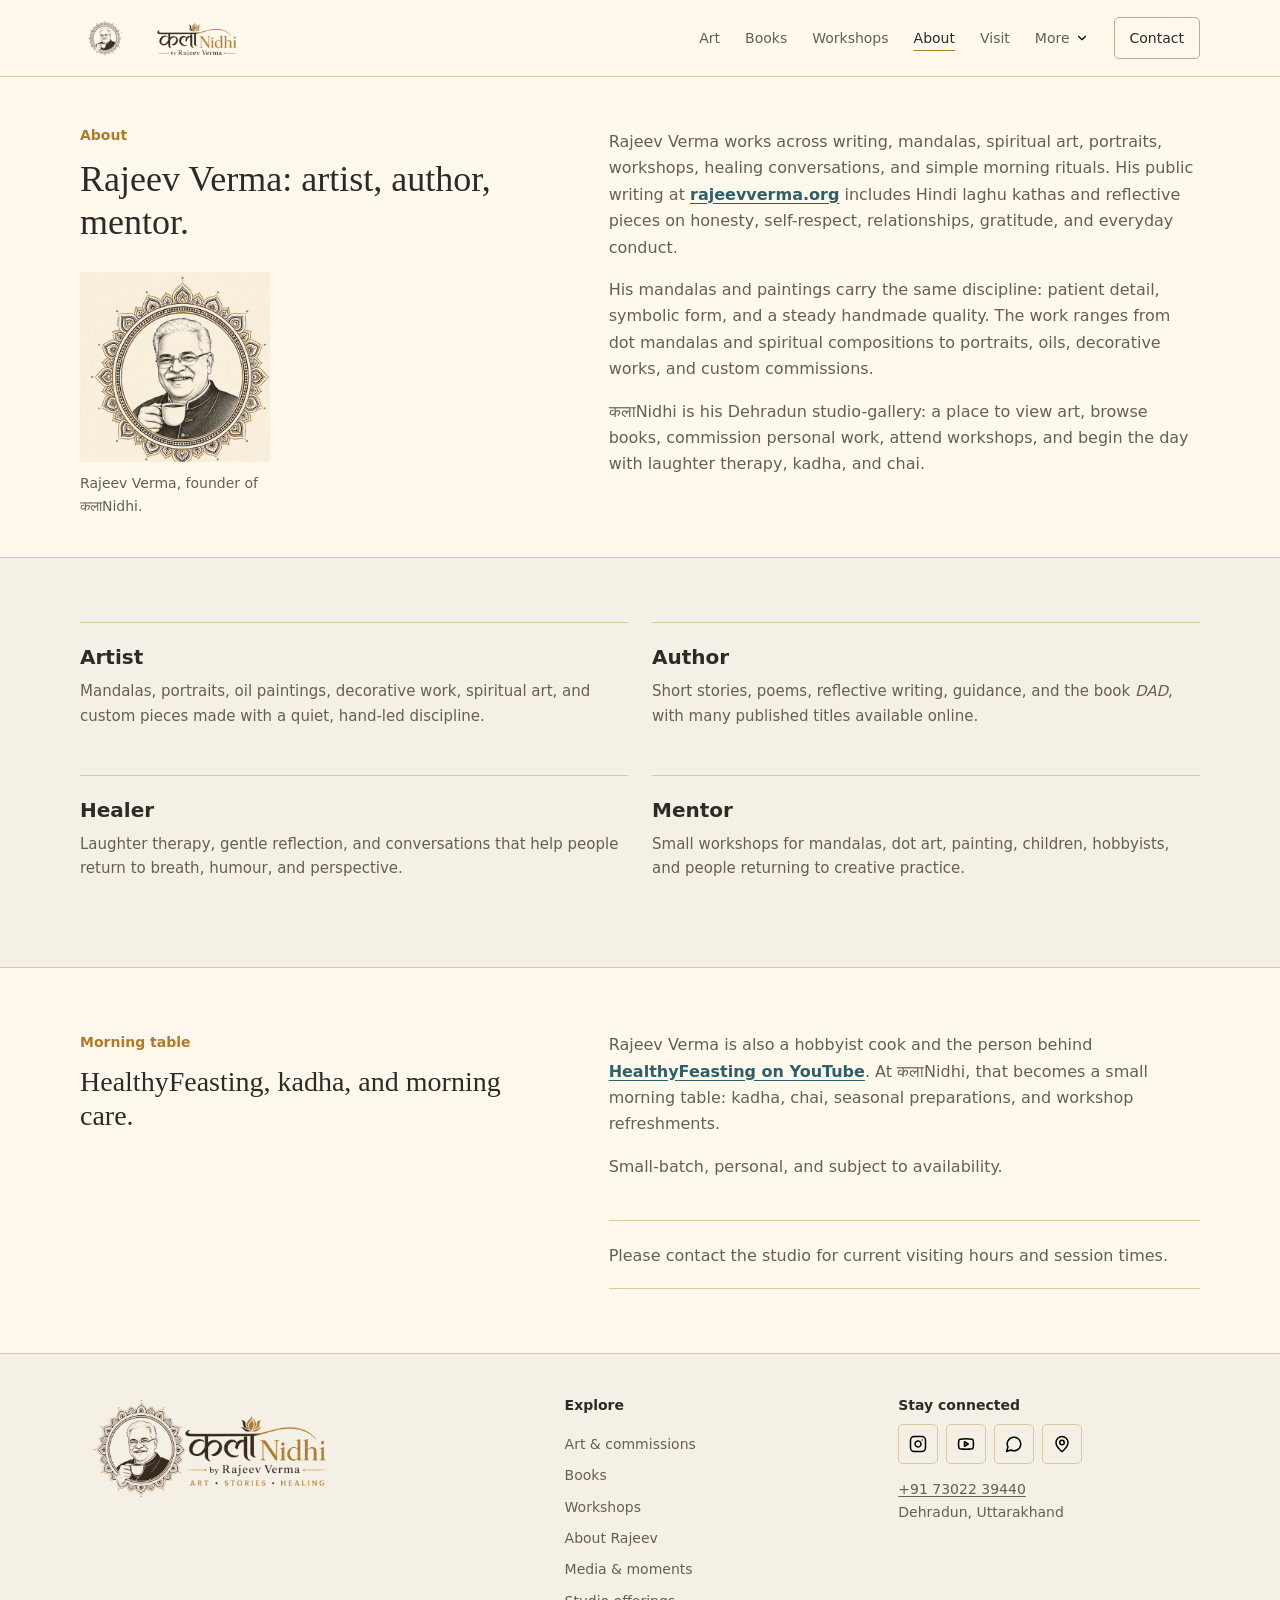
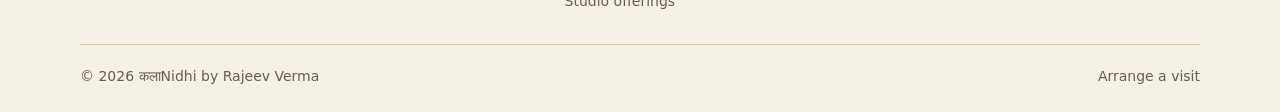
==== commit 6af91af0: "Refine mandala design with local Oat and sleek navigation" ====
--- a/about/index.html
+++ b/about/index.html
@@ -14,8 +14,9 @@
     <meta name="twitter:image" content="https://kalanidhibyrajeev.com/assets/img/kala-nidhi-social.jpg">
     <link rel="icon" href="/assets/img/favicon.svg" type="image/svg+xml">
     <link rel="apple-touch-icon" href="/assets/brand/kalanidhi-mark-512-transparent.png">
-    <link rel="stylesheet" href="/assets/css/oat-local.css?v=20261102restore">
-    <link rel="stylesheet" href="/assets/css/styles.css?v=20261102restore">
+    <link rel="stylesheet" href="/assets/vendor/oat/oat.min.css?v=1.1.0">
+    <link rel="stylesheet" href="/assets/css/oat-local.css?v=mandala-oat-1">
+    <link rel="stylesheet" href="/assets/css/styles.css?v=mandala-oat-1">
     <script type="application/ld+json">
 {
   "@context": "https://schema.org",
@@ -85,12 +86,25 @@
   </head>
   <body>
     <a class="skip-link" href="#main">Skip to content</a>
-    <header class="site-header" aria-label="Primary navigation">
+    <header class="site-header">
       <div class="wrap header-inner">
-        <a class="site-logo" href="/" aria-label="कलाNidhi home"><img src="/assets/brand/kalanidhi-header-logo-560x140-transparent.png" alt="कलाNidhi by Rajeev Verma"></a>
-        <button class="nav-toggle" type="button" aria-expanded="false" aria-controls="site-nav"><span class="sr-only">Menu</span><span></span><span></span></button>
-        <nav id="site-nav" class="site-nav" aria-label="Site pages">
-          <a aria-current="page" href="/about/">About</a><a href="/art/">Art</a><a href="/books/">Books</a><a href="/media/">Media</a><a href="/workshops/">Workshops</a><a href="/daily-specials/">Offerings</a><a href="/visit/">Visit</a><a class="button button-small" data-whatsapp-link href="https://wa.me/917302239440">Contact</a>
+        <a class="site-logo" href="/" aria-label="कलाNidhi home"><img src="/assets/brand/kalanidhi-header-logo-560x140-transparent.png" alt="कलाNidhi by Rajeev Verma" width="192" height="48"></a>
+        <button class="nav-toggle" type="button" aria-expanded="false" aria-controls="site-nav"><span class="sr-only">Open navigation</span><span></span><span></span></button>
+        <nav id="site-nav" class="site-nav" aria-label="Main navigation">
+          <a href="/art/">Art</a>
+          <a href="/books/">Books</a>
+          <a href="/workshops/">Workshops</a>
+          <a aria-current="page" href="/about/">About</a>
+          <a href="/visit/">Visit</a>
+          <details class="nav-more">
+            <summary>More <img class="icon" src="/assets/icons/chevron-down.svg" alt="" width="14" height="14"></summary>
+            <div class="nav-more-menu">
+              <a href="/media/">Media &amp; moments</a>
+              <a href="/daily-specials/">Studio offerings</a>
+              <a href="https://www.instagram.com/kalanidhibyrajeev/">On Instagram</a>
+            </div>
+          </details>
+          <a class="nav-contact" data-whatsapp-link href="https://wa.me/917302239440">Contact</a>
         </nav>
       </div>
     </header>
@@ -133,22 +147,27 @@
           </div>
         </div>
       </section>
-      <section class="section section-tint">
-        <div class="wrap section-head">
-          <div>
-            <p class="eyebrow">At the studio</p>
-            <h2>What comes together at कलाNidhi.</h2>
+</main>
+    <footer class="site-footer" id="footer">
+      <div class="wrap footer-inner">
+        <div class="footer-brand"><a class="footer-logo" href="/" aria-label="कलाNidhi home"><img src="/assets/brand/kalanidhi-footer-logo-760x320-transparent.png" alt="कलाNidhi by Rajeev Verma" width="260" height="110" loading="lazy"></a></div>
+        <nav class="footer-links" aria-label="Explore the studio">
+          <strong>Explore</strong>
+          <a href="/art/">Art &amp; commissions</a><a href="/books/">Books</a><a href="/workshops/">Workshops</a><a href="/about/">About Rajeev</a><a href="/media/">Media &amp; moments</a><a href="/daily-specials/">Studio offerings</a>
+        </nav>
+        <div class="footer-connect">
+          <strong>Stay connected</strong>
+          <div class="footer-actions">
+            <a class="social-icon-link" href="https://www.instagram.com/kalanidhibyrajeev/" aria-label="Instagram" title="Instagram"><img src="/assets/icons/instagram.svg" alt="" width="18" height="18"></a>
+            <a class="social-icon-link" href="https://www.youtube.com/@HealthyFeasting" aria-label="HealthyFeasting on YouTube" title="YouTube"><img src="/assets/icons/youtube.svg" alt="" width="18" height="18"></a>
+            <a class="social-icon-link" data-whatsapp-link href="https://wa.me/917302239440" aria-label="WhatsApp Rajeev Verma" title="WhatsApp"><img src="/assets/icons/message-circle.svg" alt="" width="18" height="18"></a>
+            <a class="social-icon-link" href="/visit/" aria-label="Visit the studio" title="Visit"><img src="/assets/icons/map-pin.svg" alt="" width="18" height="18"></a>
           </div>
+          <p><a href="tel:+917302239440">+91 73022 39440</a><br>Dehradun, Uttarakhand</p>
         </div>
-        <div class="wrap seo-card-grid">
-          <article class="mini-card"><h2>Mandalas</h2><p>Detailed dot mandalas, decorative plates, spiritual compositions, and custom mandala-inspired art.</p></article>
-          <article class="mini-card"><h2>Writing</h2><p>Hindi laghu kathas, reflective stories, poetry, books, and public posts on everyday conduct.</p></article>
-          <article class="mini-card"><h2>Workshops</h2><p>Small, patient sessions for beginners, children, hobbyists, and people returning to creative practice.</p></article>
-          <article class="mini-card"><h2>Morning rhythm</h2><p>Laughter therapy, gentle conversation, kadha, chai, and a slower start to the day.</p></article>
-        </div>
-      </section>
-    </main>
-    <footer id="footer" class="site-footer"><div class="wrap footer-inner"><div class="footer-copy"><a class="footer-logo" href="/" aria-label="कलाNidhi home"><img src="/assets/brand/kalanidhi-footer-logo-760x320-transparent.png" alt="कलाNidhi by Rajeev Verma"></a><p>Art &bull; Stories &bull; Healing in Dehradun.</p></div><div class="footer-actions" aria-label="Social links"><a class="social-icon-link" href="https://www.instagram.com/kalanidhibyrajeev?igsh=MTlkbTV2MDQwYmtw" aria-label="Instagram"><svg viewBox="0 0 24 24" aria-hidden="true"><rect x="3" y="3" width="18" height="18" rx="5"></rect><circle cx="12" cy="12" r="4"></circle><circle class="filled" cx="17" cy="7" r="1.15"></circle></svg></a><a class="social-icon-link" href="https://www.youtube.com/@HealthyFeasting" aria-label="YouTube"><svg viewBox="0 0 24 24" aria-hidden="true"><path d="M22 12s0-4.2-.55-5.45a2.9 2.9 0 0 0-2-2C18.2 4 12 4 12 4s-6.2 0-7.45.55a2.9 2.9 0 0 0-2 2C2 7.8 2 12 2 12s0 4.2.55 5.45a2.9 2.9 0 0 0 2 2C5.8 20 12 20 12 20s6.2 0 7.45-.55a2.9 2.9 0 0 0 2-2C22 16.2 22 12 22 12Z"></path><path d="m10 9 5 3-5 3Z"></path></svg></a><a class="social-icon-link" href="https://twitter.com/intent/tweet?url=https%3A%2F%2Fkalanidhibyrajeev.com%2F&text=%E0%A4%95%E0%A4%B2%E0%A4%BENidhi%20by%20Rajeev%20Verma" aria-label="Share on X"><svg viewBox="0 0 24 24" aria-hidden="true"><path d="M4 4l16 16"></path><path d="M20 4 4 20"></path></svg></a><a class="social-icon-link" href="/visit/" aria-label="Visit कलाNidhi"><svg viewBox="0 0 24 24" aria-hidden="true"><path d="M12 21s7-5.2 7-11a7 7 0 1 0-14 0c0 5.8 7 11 7 11Z"></path><circle cx="12" cy="10" r="2.4"></circle></svg></a><a class="social-icon-link" data-whatsapp-link href="https://wa.me/917302239440" aria-label="WhatsApp कलाNidhi"><svg viewBox="0 0 24 24" aria-hidden="true"><path d="M5 19.2 6.1 16A8 8 0 1 1 9 18.2L5 19.2Z"></path><path d="M9.2 8.6c.5 3.2 2.4 5.2 5.3 6.2l1.2-1.3-2.1-1.2-.9.8c-.9-.4-1.8-1.2-2.3-2.2l.8-.9-1.2-2.1-.8.7Z"></path></svg></a></div><p class="footer-meta">&copy; <span id="year">2026</span> कलाNidhi by Rajeev Verma.</p></div></footer>
-    <script src="/assets/js/main.js?v=20260624c" defer></script>
+        <div class="footer-meta"><span>&copy; <span id="year">2026</span> कलाNidhi by Rajeev Verma</span><a href="/visit/">Arrange a visit</a></div>
+      </div>
+    </footer>
+    <script src="/assets/js/main.js?v=mandala-oat-1" defer></script>
   </body>
 </html>
--- a/assets/vendor/oat/oat.min.css
+++ b/assets/vendor/oat/oat.min.css
@@ -0,0 +1 @@
+@layer theme,base,components,animations,utilities;@layer base{*,*:before,*:after{box-sizing:border-box;-webkit-tap-highlight-color:transparent}*{margin:0}html{tab-size:4}body,dialog,[popover]{font-family:var(--font-sans);font-size:var(--text-regular);line-height:var(--leading-normal);color:var(--foreground)}body{background-color:var(--background);color:var(--foreground);-webkit-font-smoothing:antialiased}main{padding-block-start:var(--space-8)}img,picture,video,canvas,svg{max-width:100%}p,h1,h2,h3,h4,h5,h6{overflow-wrap:break-word}h1,h2,h3,h4,h5,h6{font-weight:var(--font-semibold);line-height:1.25;&:first-child{margin-block-start:0}}h1{font-size:var(--text-1);margin:var(--space-10) 0 var(--space-6)}h2{font-size:var(--text-2);margin:var(--space-8) 0 var(--space-5)}h3{font-size:var(--text-3);margin:var(--space-6) 0 var(--space-4)}h4{font-size:var(--text-4);margin:var(--space-5) 0 var(--space-3)}h5{font-size:var(--text-5);margin:var(--space-4) 0 var(--space-2)}h6{font-size:var(--text-regular);margin:var(--space-4) 0 var(--space-2)}p{margin-block-end:var(--space-4);&:last-child{margin-block-end:0}}a{color:var(--primary);text-decoration:none;text-underline-offset:2px;transition:color var(--transition-fast);&:hover{color:rgb(from var(--primary) r g b / .8)}}:is(p,blockquote,figcaption) a{text-decoration:underline}strong,b{font-weight:var(--font-semibold)}em,i{font-style:italic}small{font-size:var(--text-7)}code{font-family:var(--font-mono);font-size:.875em;padding:calc(var(--space-1) / 2) var(--space-1);background-color:var(--muted);border-radius:var(--radius-small)}pre{font-family:var(--font-mono);padding:var(--space-4);background-color:var(--faint);border-radius:var(--radius-medium);overflow-x:auto;margin-block-end:var(--space-4);code{padding:0;background:none;border-radius:0}}blockquote{border-inline-start:2px solid var(--border);padding-inline-start:var(--space-4);margin:var(--space-4) 0;color:var(--muted-foreground);font-style:italic}hr{border:none;border-top:1px solid var(--border);margin:var(--space-8) 0}ul,ol{padding-inline-start:var(--space-6);margin-block-end:var(--space-4)}ul{list-style-type:disc}ol{list-style-type:decimal}li{margin-block-end:var(--space-1)}mark{background-color:rgb(from var(--warning) r g b / .3);padding:calc(var(--space-1) / 2) var(--space-1);border-radius:var(--radius-small)}[hidden]{display:none}:focus-visible{outline:2px solid var(--ring);outline-offset:2px}:disabled,[aria-disabled=true]{cursor:not-allowed;opacity:.5}}@layer theme{:root{color-scheme:light dark;--background: light-dark(#fff, #09090b);--foreground: light-dark(#262626, #e5e5e5);--card: light-dark(#fff, #18181b);--card-foreground: light-dark(#262626, #e5e5e5);--primary: light-dark(#262626, #e5e5e5);--primary-foreground: light-dark(#fafafa, #18181b);--secondary: light-dark(#f4f4f5, #27272a);--secondary-foreground: light-dark(#262626, #fafafa);--muted: light-dark(#f4f4f5, #27272a);--muted-foreground: light-dark(#71717a, #a1a1aa);--faint: light-dark(#fafafa, #1e1e21);--faint-foreground: light-dark(#a1a1aa, #71717a);--accent: light-dark(#f4f4f5, #27272a);--danger: light-dark(#d32f2f, #f4807b);--danger-foreground: light-dark(#fafafa, #18181b);--success: light-dark(#008032, #6cc070);--success-foreground: light-dark(#fafafa, #18181b);--warning: light-dark(#a65b00, #f0a030);--warning-foreground: #09090b;--border: light-dark(#e4e4e7, #303036);--input: light-dark(#e4e4e7, #3f3f46);--ring: light-dark(#71717a, #a1a1aa);--space-1: .25rem;--space-2: .5rem;--space-3: .75rem;--space-4: 1rem;--space-5: 1.25rem;--space-6: 1.5rem;--space-8: 2rem;--space-10: 2.5rem;--space-12: 3rem;--space-14: 3.5rem;--space-16: 4rem;--space-18: 4.5rem;--radius-small: .125rem;--radius-medium: .25rem;--radius-large: .5rem;--radius-full: 9999px;--bar-height: .5rem;--font-sans: system-ui, sans-serif;--font-mono: ui-monospace, Consolas, monospace;--text-1: clamp(1.75rem, 1.5rem + 1.1vw, 2.25rem);--text-2: clamp(1.5rem, 1.3rem + .8vw, 1.875rem);--text-3: clamp(1.25rem, 1.1rem + .5vw, 1.5rem);--text-4: clamp(1.125rem, 1.05rem + .3vw, 1.25rem);--text-5: 1.125rem;--text-6: 1rem;--text-7: .875rem;--text-8: .75rem;--text-regular: var(--text-6);--leading-normal: 1.5;--font-normal: 400;--font-medium: 500;--font-semibold: 600;--font-bold: 600;--shadow-small: 0 1px 2px rgb(0 0 0 / .06);--shadow-medium: 0 1px 2px rgb(0 0 0 / .08), 0 3px 6px -2px rgb(0 0 0 / .12);--shadow-large: 0 2px 4px -1px rgb(0 0 0 / .1), 0 10px 20px -8px rgb(0 0 0 / .22);--transition-fast: .12s cubic-bezier(.4, 0, .2, 1);--transition: .3s cubic-bezier(.32, .72, 0, 1);--z-dropdown: 50;--z-modal: 200}[data-variant=success]{--_variant-color: var(--success)}[data-variant=warning]{--_variant-color: var(--warning)}:is([data-variant=danger],[data-variant=error]){--_variant-color: var(--danger)}}@layer animations{@media(prefers-reduced-motion:reduce){*,*:before,*:after{animation-duration:.01ms!important;animation-iteration-count:1!important;transition-duration:.01ms!important;scroll-behavior:auto!important}}dialog::backdrop{opacity:1;transition:opacity .15s cubic-bezier(.4,0,.2,1);@starting-style{opacity:0}}@keyframes fade-in-up{0%{opacity:0;transform:translateY(4px)}to{opacity:1;transform:translateY(0)}}}@layer components{figure[data-variant=avatar]:not([role=group]){display:inline-flex;align-items:center;justify-content:center;width:var(--sz, 2.5rem);height:var(--sz, 2.5rem);color:var(--primary);background-color:var(--muted);border-radius:var(--radius-full);font-weight:var(--font-medium);overflow:hidden;>img{width:100%;height:100%;object-fit:cover}&.small{--sz: 2rem}&.large{--sz: 3.25rem}}figure[data-variant=avatar][role=group]{display:inline-flex;align-items:center;margin:0;& figure[data-variant=avatar]{isolation:isolate;margin-inline-end:calc(var(--space-5) * -1);border:2px solid var(--background);&:last-child{margin-inline-end:0}}&.small{--sz: 2rem;& figure[data-variant=avatar]{margin-inline-end:calc(var(--space-4) * -.8);border-width:1px}}&.large{--sz: 3.25rem;& figure[data-variant=avatar]{margin-inline-end:calc(var(--space-6) * -1)}}}}@layer base{:is(button,[type=submit],[type=reset],[type=button],a.button),::file-selector-button{--_hov: color-mix(in srgb, var(--primary), var(--background) 20%);display:inline-flex;align-items:center;justify-content:center;gap:var(--space-2);padding:var(--space-2) var(--space-4);font-family:inherit;font-size:var(--text-7);font-weight:var(--font-medium);line-height:var(--leading-normal);white-space:nowrap;text-decoration:none;background-color:var(--primary);color:var(--primary-foreground);border-radius:var(--radius-medium);border:1px solid;border-color:rgb(255 255 255 / .12) rgb(0 0 0 / .08) rgb(0 0 0 / .16);transition:background-color var(--transition-fast),border-color var(--transition-fast),color var(--transition-fast),opacity var(--transition-fast),transform var(--transition-fast);&:not(:disabled){cursor:pointer}&:hover:not(:disabled){background-color:var(--_hov)}&:active:not(:disabled){transform:translate(1px,1px)}&[data-variant=secondary]{--_hov: color-mix(in srgb, var(--secondary), var(--secondary-foreground) 6%);background-color:var(--secondary);color:var(--secondary-foreground);border-color:color-mix(in srgb,var(--secondary),var(--secondary-foreground) 7%);border-right-color:#0000001a;border-bottom-color:#0000001a}&[data-variant=danger]{--_hov: color-mix(in srgb, var(--danger), black 15%);background-color:var(--danger);color:var(--danger-foreground)}&:is(.outline,.ghost){--_hov: var(--accent);background-color:transparent;color:var(--foreground);&[data-variant=danger]{--_hov: color-mix(in srgb, var(--danger), transparent 90%);color:var(--danger)}&[data-variant=secondary]{--_hov: color-mix(in srgb, var(--secondary), transparent 80%);color:var(--secondary-foreground)}}&.outline{border-color:var(--border);&[data-variant=danger]{border-color:var(--danger)}&[data-variant=secondary]{border-color:var(--secondary)}}&.ghost{border-color:transparent}&.small{padding:var(--space-1) var(--space-3);font-size:var(--text-8)}&.large{height:3rem;padding:0 var(--space-6);font-size:var(--text-regular)}&.icon{width:2.5rem;padding:0;&.small{width:2rem}&.large{width:3rem}}}::file-selector-button{background-color:transparent;color:var(--foreground);border:1px solid var(--border)}::file-selector-button:hover{background-color:var(--accent)}}@layer components{menu.buttons{list-style-type:none;padding-inline-start:0;display:inline-flex;>li{&:first-child>*{border-start-start-radius:var(--radius-medium);border-end-start-radius:var(--radius-medium)}&:last-child>*{border-start-end-radius:var(--radius-medium);border-end-end-radius:var(--radius-medium)}>*{border-radius:0}&:not(:last-child)>*{border-inline-end:1px solid rgb(from var(--primary-foreground) r g b / .2)}}}}@layer base{label{display:block;font-size:var(--text-7);font-weight:var(--font-medium);&:has(input:where([type=checkbox],[type=radio])){display:inline-flex;align-items:center;gap:var(--space-2);row-gap:0;font-weight:var(--font-normal)}}:where(input:not([type=checkbox],[type=radio],[type=range],[type=file],[type=color],[type=submit],[type=reset],[type=button]),textarea,select){font-family:var(--font-sans);width:100%;margin-block-start:var(--space-1);padding:var(--space-2) var(--space-3);font-size:var(--text-7);line-height:var(--leading-normal);background-color:var(--background);color:var(--foreground);border:1px solid var(--input);border-radius:var(--radius-medium);transition:border-color var(--transition-fast),box-shadow var(--transition-fast);&::placeholder{color:var(--muted-foreground)}&:focus{outline:none;border-color:var(--ring);box-shadow:0 0 0 3px rgb(from var(--ring) r g b / .25);z-index:1}&:disabled{background-color:var(--muted)}&:is([aria-invalid=true],:user-invalid){border-color:var(--danger);&:focus{box-shadow:0 0 0 3px rgb(from var(--danger) r g b / .2)}}}textarea{height:auto;min-height:5rem;padding:var(--space-3);resize:vertical}select{appearance:none;background-image:url("data:image/svg+xml,%3Csvg xmlns='http://www.w3.org/2000/svg' width='16' height='16' viewBox='0 0 24 24' fill='none' stroke='%2371717a' stroke-width='2'%3E%3Cpath d='m6 9 6 6 6-6'/%3E%3C/svg%3E");background-repeat:no-repeat;background-position:right var(--space-2) center;padding-inline-end:var(--space-6)}input:where([type=checkbox],[type=radio]){appearance:none;width:1rem;height:1rem;margin:0;position:relative;background-color:var(--background);border:1px solid var(--input);transition:background-color var(--transition),border-color var(--transition),box-shadow var(--transition-fast);&:checked{background-color:var(--primary);border-color:var(--primary);&:after{content:"";position:absolute;inset:0;background-color:var(--primary-foreground);mask-position:center;mask-repeat:no-repeat;mask-size:100%}}}input[type=checkbox]{border-radius:var(--radius-small);&:checked:after{mask-image:url("data:image/svg+xml,%3Csvg xmlns='http://www.w3.org/2000/svg' viewBox='0 0 24 24' fill='none' stroke='currentColor' stroke-width='4'%3E%3Cpolyline points='20 6 9 17 4 12'/%3E%3C/svg%3E")}&[role=switch]{--switch-height: calc(var(--bar-height) * 3);--switch-inset: 2px;--switch-thumb: calc(var(--switch-height) - var(--switch-inset) * 3);width:calc(var(--switch-height) * 2);height:var(--switch-height);border-radius:var(--radius-full);background-color:var(--input);&:before{content:"";position:absolute;top:50%;left:var(--switch-inset);transform:translateY(-50%);width:var(--switch-thumb);height:var(--switch-thumb);background-color:var(--background);border-radius:var(--radius-full);transition:transform .35s cubic-bezier(.34,1.56,.64,1);box-shadow:var(--shadow-small)}&:checked{background-color:var(--primary);&:after{content:none}&:before{transform:translateY(-50%) translate(var(--switch-height))}}}}input[type=radio]{border-radius:var(--radius-full);&:checked:after{mask-image:url("data:image/svg+xml,%3Csvg xmlns='http://www.w3.org/2000/svg' viewBox='0 0 16 16'%3E%3Ccircle cx='8' cy='8' r='4' fill='currentColor'/%3E%3C/svg%3E")}}:where(input:where([type=checkbox],[type=radio],[type=range]),select):not(:disabled),label:has(input:where([type=checkbox],[type=radio]):not(:disabled)){cursor:pointer}input[type=range]{width:100%;height:var(--bar-height);appearance:none;background:var(--muted);border-radius:var(--radius-full);&::-webkit-slider-thumb{appearance:none;width:1.25rem;height:1.25rem;background:var(--primary);border-radius:var(--radius-full);transition:transform var(--transition-fast);&:hover{transform:scale(1.15)}}&::-moz-range-thumb{width:1.25rem;height:1.25rem;background:var(--primary);border:none;border-radius:var(--radius-full)}}fieldset{border:1px solid var(--border);border-radius:var(--radius-medium);padding:var(--space-4);margin-block-end:var(--space-4)}legend{font-size:var(--text-7);font-weight:var(--font-medium);padding:0 var(--space-2)}}@layer components{fieldset.group{display:flex;align-items:stretch;border:none;padding:0;>:is(input:not([type=submit],[type=reset],[type=button]),textarea,select){flex:1;margin-block-start:0;&:not(:focus):not(:last-child){border-inline-end-color:transparent}}>:is(input,textarea,select,button){border-radius:0;&:first-child{border-radius:var(--radius-medium) 0 0 var(--radius-medium)}&:last-child{border-radius:0 var(--radius-medium) var(--radius-medium) 0}}>legend,>label{float:inline-start;display:inline-flex;align-items:center;padding:0 var(--space-3);line-height:var(--leading-normal);font-weight:var(--font-normal);color:var(--muted-foreground);background-color:var(--muted);border:1px solid var(--input);&:not(:last-child){border-inline-end:0}&:first-child{border-radius:var(--radius-medium) 0 0 var(--radius-medium)}&:last-child{border-radius:0 var(--radius-medium) var(--radius-medium) 0}}}[data-field]{margin-block-end:var(--space-4);flex-wrap:wrap;[data-hint],.error{font-size:var(--text-8);font-weight:var(--font-normal);color:var(--muted-foreground);margin-block-start:var(--space-1);display:block;flex-basis:100%;min-inline-size:100%}.error{display:none}&:is([aria-invalid=true],:has([aria-invalid=true])) .error{display:block;color:var(--danger)}}}@layer base{.table{min-width:320px;width:100%;overflow-x:auto}table{border-collapse:collapse;width:100%;font-size:var(--text-7)}thead{border-bottom:1px solid var(--border)}tfoot{border-top:1px solid var(--border)}th,td{overflow-wrap:break-word}th{padding:var(--space-3) var(--space-2);text-align:start;font-weight:var(--font-medium);color:var(--muted-foreground)}td{padding:var(--space-3) var(--space-2)}tbody tr{border-bottom:1px solid var(--border);transition:background-color var(--transition-fast);&:last-child{border-bottom:none}&:hover{background-color:rgb(from var(--muted) r g b / .5)}}}@layer base{progress,meter{appearance:none;width:100%;height:var(--bar-height);border:none;border-radius:var(--radius-full);overflow:hidden;background:var(--muted)}progress{&::-webkit-progress-bar{background-color:var(--muted);border-radius:var(--radius-full)}&::-webkit-progress-value{background-color:var(--primary);border-radius:var(--radius-full);transition:width var(--transition)}&::-moz-progress-bar{background-color:var(--primary);border-radius:var(--radius-full)}}meter{&::-webkit-meter-bar{background:var(--muted);border:none;border-radius:var(--radius-full);height:var(--bar-height)}&::-webkit-meter-optimum-value,&::-webkit-meter-suboptimum-value,&::-webkit-meter-even-less-good-value{border-radius:var(--radius-full)}&::-webkit-meter-optimum-value{background:var(--success)}&::-webkit-meter-suboptimum-value{background:var(--warning)}&::-webkit-meter-even-less-good-value{background:var(--danger)}&::-moz-meter-bar{background:var(--success);border-radius:var(--radius-full)}&:-moz-meter-sub-optimum::-moz-meter-bar{background:var(--warning)}&:-moz-meter-sub-sub-optimum::-moz-meter-bar{background:var(--danger)}}}@layer components{[aria-busy=true]{&:before{content:"";display:inline-block;width:1.5rem;height:1.5rem;border:2px solid var(--muted);border-top-color:var(--primary);border-radius:var(--radius-full);animation:spin 1s linear infinite}&[data-spinner~=small]:before{width:1rem;height:1rem}&[data-spinner~=large]:before{width:2rem;height:2rem;border-width:3px}&[data-spinner~=overlay]{position:relative;>*{opacity:.3;pointer-events:none}&:before{position:absolute;inset:0;margin:auto;z-index:1}}}@keyframes spin{to{transform:rotate(360deg)}}}@layer components{:root{--grid-cols: 12;--grid-gap: 1.5rem;--container-max: 1280px;--container-pad: 1rem}.container{width:100%;max-width:var(--container-max);margin-inline:auto;padding-inline:var(--container-pad)}.row{display:grid;grid-template-columns:repeat(var(--grid-cols),1fr);gap:var(--grid-gap);width:100%}.col,[class*=col-]{grid-column-end:span calc(var(--span, var(--grid-cols)) + var(--offset, 0))}.col-1{--span: 1}.col-2{--span: 2}.col-3{--span: 3}.col-4{--span: 4}.col-5{--span: 5}.col-6{--span: 6}.col-7{--span: 7}.col-8{--span: 8}.col-9{--span: 9}.col-10{--span: 10}.col-11{--span: 11}.col-12{--span: 12}.offset-1{--offset: 1}.offset-2{--offset: 2}.offset-3{--offset: 3}.offset-4{--offset: 4}.offset-5{--offset: 5}.offset-6{--offset: 6}[class*=offset-]{margin-inline-start:calc(var(--offset) * (100% + var(--grid-gap)) / (var(--span) + var(--offset)))}.col-end{grid-column-start:span var(--span, 1);grid-column-end:-1}@media(max-width:768px){.row{--grid-cols: 4;--grid-gap: 1rem}.col,[class*=col-]{--span: 4}[class*=offset-]{--offset: 0;margin-inline-start:0}}}@layer components{.card{background-color:var(--card);color:var(--card-foreground);border:1px solid var(--border);border-radius:var(--radius-medium);box-shadow:var(--shadow-small);padding:var(--space-6)}}@layer components{[role=alert]{position:relative;display:flex;gap:var(--space-3);padding:var(--space-4) var(--space-6);background-color:var(--background);border:1px solid var(--border);border-radius:var(--radius-medium);font-size:var(--text-7);border-left-width:var(--space-2);border-left-color:var(--border);&[data-variant]{border-width:0 0 0 var(--space-2)}&:is([data-variant=error],[data-variant=danger],[data-variant=success],[data-variant=warning]){color:var(--_variant-color);border-left-color:var(--_variant-color);background-color:light-dark(color-mix(in srgb,var(--_variant-color) 8%,transparent),color-mix(in srgb,var(--_variant-color) 20%,transparent));& a{color:var(--_variant-color)}}}}@layer components{.badge{display:inline-flex;align-items:center;justify-content:center;gap:var(--space-1);padding:calc(var(--space-1) / 2) var(--space-3);font-size:var(--text-8);font-weight:var(--font-medium);text-wrap:nowrap;line-height:var(--leading-normal);background-color:var(--primary);color:var(--primary-foreground);border-radius:var(--radius-full);&.outline{background-color:transparent;color:var(--foreground);border:1px solid var(--border)}&[data-variant=secondary]{background-color:var(--secondary);color:var(--secondary-foreground)}&:is([data-variant=success],[data-variant=warning],[data-variant=danger]){color:var(--_variant-color);background-color:light-dark(color-mix(in srgb,var(--_variant-color) 10%,transparent),color-mix(in srgb,var(--_variant-color) 30%,transparent))}position:relative;button{all:unset;position:absolute;right:0;padding-inline:var(--space-3) var(--space-2);cursor:pointer;opacity:0;pointer-events:none;border-start-end-radius:inherit;border-end-end-radius:inherit;background-color:color-mix(in srgb,var(--muted) 60%,transparent);transition:opacity var(--transition-fast)}&:hover button,button:focus-visible{opacity:1;pointer-events:auto}}a.badge:hover,a:hover .badge{opacity:.8}}@layer components{details{border:1px solid var(--border);border-radius:var(--radius-medium);overflow:hidden;+details{margin-top:-1px;border-start-start-radius:0;border-start-end-radius:0}&:has(+details){border-end-start-radius:0;border-end-end-radius:0}&[open] summary{border-bottom:1px solid var(--border)}}summary{display:flex;align-items:center;justify-content:space-between;gap:var(--space-2);padding:var(--space-4);font-weight:var(--font-medium);cursor:pointer;user-select:none;transition:background-color var(--transition-fast);&:hover{background-color:var(--muted)}&::-webkit-details-marker,&::marker{display:none}&:after{content:"";width:1em;height:1em;flex-shrink:0;background-color:currentColor;mask-image:url("data:image/svg+xml,%3Csvg xmlns='http://www.w3.org/2000/svg' viewBox='0 0 24 24' fill='none' stroke='currentColor' stroke-width='2'%3E%3Cpath d='m6 9 6 6 6-6'/%3E%3C/svg%3E");mask-size:contain;mask-repeat:no-repeat;transition:transform var(--transition)}details[open] &:after{transform:rotate(180deg)}}details>*:not(summary){margin:var(--space-4)}details[open]>*:not(summary){animation:fade-in-up .4s cubic-bezier(.32,.72,0,1) both}}@layer components{[role=tablist]{display:inline-flex;align-items:center;gap:var(--space-1);padding:var(--space-1);background-color:var(--muted);border-radius:var(--radius-medium)}[role=tab]{display:inline-flex;align-items:center;justify-content:center;padding:var(--space-2) var(--space-3);font-size:var(--text-7);font-weight:var(--font-medium);white-space:nowrap;background-color:transparent;color:var(--foreground);border:none;border-radius:calc(var(--radius-medium) - 2px);cursor:pointer;transition:background-color var(--transition),color var(--transition-fast),box-shadow var(--transition);&:hover{color:var(--muted-foreground)}&[aria-selected=true]{background-color:var(--background);box-shadow:var(--shadow-small)}}[role=tabpanel]{padding:var(--space-4) 0;&:focus-visible{outline:none}&:not([hidden]){animation:fade-in-up .4s cubic-bezier(.32,.72,0,1) both}}}@layer components{dialog{position:fixed;inset:0;z-index:var(--z-modal);width:min(100% - 2rem,32rem);max-height:85vh;margin:auto;padding:0;background-color:var(--card);border:1px solid var(--border);border-radius:var(--radius-large);box-shadow:var(--shadow-large);opacity:0;transform:translateY(.5rem) scale(.96);transition:opacity .2s ease,transform .3s cubic-bezier(.32,.72,0,1),overlay .3s ease allow-discrete,display .3s ease allow-discrete;&:is([open],:popover-open){opacity:1;transform:translateY(0) scale(1)}@starting-style{&:is([open],:popover-open){opacity:0;transform:translateY(.5rem) scale(.96)}}&::backdrop{background-color:#0000;transition:background-color .3s ease,overlay .3s ease allow-discrete,display .3s ease allow-discrete}&:is([open],:popover-open)::backdrop{background-color:light-dark(rgb(0 0 0 / .4),rgb(0 0 0 / .8))}@starting-style{&:is([open],:popover-open)::backdrop{background-color:#0000}}>header,>form>header{display:flex;flex-direction:column;gap:var(--space-1);padding:var(--space-6);padding-block-end:0;>:is(h1,h2,h3,h4,h5,h6){margin-block-end:0}>p{font-size:var(--text-7);color:var(--muted-foreground);margin-block-end:0}}:is(&,&>form)>:is(p,div,section){padding:var(--space-6);overflow-y:auto}>footer,>form>footer{display:flex;justify-content:flex-end;gap:var(--space-2);padding:var(--space-6);padding-block-start:0}}}@layer components{ot-dropdown{[popover]:not(.ot-tooltip){position:fixed;margin:0;min-width:12rem;background-color:var(--card);border:1px solid var(--border);border-radius:var(--radius-medium);box-shadow:var(--shadow-medium);opacity:0;transform:translateY(-4px) scale(.97);transition:opacity .15s ease-out,transform .25s cubic-bezier(.32,.72,0,1),display .25s allow-discrete,overlay .25s allow-discrete;&:popover-open{opacity:1;transform:translateY(0) scale(1)}@starting-style{&:popover-open{opacity:0;transform:translateY(-4px) scale(.97)}}hr{margin:var(--space-1) 0}}[role=menuitem]{display:flex;width:100%;padding:var(--space-2) var(--space-3);justify-content:start;cursor:pointer;&:hover,&:focus{background-color:var(--accent);outline:none}}}}@layer components{.toast-container{--_stack-direction: 1;position:fixed;display:flex;flex-direction:column-reverse;margin:0;padding:0;border:none;background:transparent;overflow:visible;&::backdrop{display:none}&[data-placement^=top]{inset:var(--space-4) auto auto auto}&[data-placement^=bottom]{--_stack-direction: -1;inset:auto auto var(--space-4) auto;flex-direction:column}&[data-placement$=left]{left:var(--space-4)}&[data-placement$=center]{left:50%;transform:translate(-50%)}&[data-placement$=right]{right:var(--space-4)}&:not(:hover):not(:focus-within){display:grid;>.toast{--_depth: 0;grid-area:1 / 1;z-index:0;translate:0 calc(var(--space-2) * var(--_depth) * var(--_stack-direction));scale:calc(1 - var(--_depth) * .03) 1;&:nth-last-child(2){--_depth: 1}&:nth-last-child(3){--_depth: 2}&:nth-last-child(4){--_depth: 3}&:nth-last-child(5){--_depth: 4}&:not(:last-child){pointer-events:none}&:nth-last-child(n+6),&:not(:last-child)>*{visibility:hidden}}}}.toast{--transition: .4s;--transition-in: calc(var(--transition) - 50ms);padding:var(--space-5) var(--space-4);max-width:28rem;min-width:20rem;pointer-events:auto;background-color:var(--card);border:1px solid var(--border);border-inline-start-width:var(--space-1);border-inline-start-style:solid;border-inline-start-color:var(--_variant-color, var(--border));border-radius:var(--radius-medium);box-shadow:var(--shadow-medium);transition:opacity var(--transition-in),transform var(--transition-in) cubic-bezier(.32,.72,0,1),translate var(--transition) cubic-bezier(.32,.72,0,1),scale var(--transition) cubic-bezier(.32,.72,0,1);line-height:1;.toast-title{font-weight:600;margin:0 0 var(--space-3) 0;color:var(--_variant-color, inherit)}.toast-message{color:var(--muted-foreground)}>[data-close]{margin-inline-start:auto;background:none;border:none;padding:0;cursor:pointer;opacity:.5;&:hover{opacity:1}}margin:var(--space-2) 0;&[data-entering]{opacity:0;transform:translateY(-1rem) scale(.96)}&[data-exiting]{opacity:0;transition:opacity var(--transition)}}}@layer components{:root{--sidebar-width: 15rem}[data-sidebar-layout]{display:grid;grid-template-columns:var(--sidebar-width) 1fr;grid-template-rows:auto 1fr;height:100dvh;>main{grid-row:2;min-width:0;overflow-y:auto}>aside[data-sidebar]{grid-row:2;min-height:0;z-index:1;background-color:var(--background);border-inline-end:1px solid var(--border);box-shadow:none;display:flex;flex-direction:column;>:is(header,footer){flex-shrink:0;padding:var(--space-3)}>footer{margin-block-start:auto}>nav{flex:1;min-height:0;overflow-y:auto;padding:var(--space-3) var(--space-2);font-size:var(--text-7);ul{list-style:none;padding:0;margin:0;display:flex;flex-direction:column;gap:var(--space-1);li{margin:0}}a{display:flex;gap:var(--space-2);padding:var(--space-1) var(--space-3);color:var(--foreground);border-radius:var(--radius-medium);transition:background-color var(--transition-fast),color var(--transition-fast);&:is(:hover,[aria-current]){background-color:var(--accent)}}details{border:none;overflow:visible;+details{margin-top:0}&[open] summary{border-bottom:none}>ul{margin-inline-start:var(--space-4);padding:var(--space-1) 0}}summary{justify-content:flex-start;padding:var(--space-2) var(--space-3);border-radius:var(--radius-small);&:after{width:.75rem;height:.75rem;margin-inline-start:auto}}}}>:is(nav,header)[data-topnav]{grid-column:1 / -1}}:is(nav,header)[data-topnav]{position:sticky;top:0;z-index:5;display:flex;align-items:center;gap:var(--space-3);padding:var(--space-2) var(--space-4);background-color:var(--background);border-bottom:1px solid var(--border);box-shadow:none}:is([data-sidebar-toggle],[data-sidebar-header]){display:none}[data-sidebar-toggle]{padding:0 var(--space-1);background:none;border:1px solid var(--border);border-radius:var(--radius-small)}@media(min-width:769px){[data-sidebar-layout=always]{transition:grid-template-columns var(--transition);[data-sidebar-toggle]{display:inline-block}>aside[data-sidebar]{transform:translate(0);opacity:1;transition:transform var(--transition),opacity var(--transition),visibility var(--transition)}&[data-sidebar-open]{grid-template-columns:0px 1fr;gap:0;>aside[data-sidebar]{overflow:hidden;min-width:0;transform:translate(-100%);opacity:0;visibility:hidden;border-inline-end:none}}}}@media(max-width:768px){[data-sidebar-layout]{grid-template-columns:1fr;>main{grid-column:1}>aside[data-sidebar]{grid-column:1;z-index:2;width:min(var(--sidebar-width),100vw);transform:translate(calc(-100% - 5rem));transition:transform var(--transition);box-shadow:var(--shadow-large)}&[data-sidebar-open]>aside[data-sidebar]{transform:translate(0)}}[data-sidebar-toggle]{display:inline-block}[data-sidebar-header]{display:flex;align-items:center;gap:var(--space-3);padding:var(--space-3) var(--space-4);border-bottom:1px solid var(--border)}}}@layer components{ot-taginput{display:flex;flex-wrap:wrap;align-items:center;gap:var(--space-2);padding:var(--space-2) var(--space-3);background-color:var(--background);border:1px solid var(--input);border-radius:var(--radius-medium);cursor:text;transition:border-color var(--transition-fast),box-shadow var(--transition-fast);width:100%;min-height:calc(1lh + var(--space-5));&:focus-within{border-color:var(--ring);box-shadow:0 0 0 2px rgb(from var(--ring) r g b / .2)}&[aria-disabled=true]{cursor:not-allowed;.badge button{opacity:0;pointer-events:none}}input{flex:1;min-width:8ch;margin:0;padding:0;border:none;background:none;&:focus{box-shadow:none}}}}@layer components{[role=status].skeleton{--_c: light-dark( color-mix(in srgb, var(--muted) 15%, white), color-mix(in srgb, var(--muted) 90%, var(--foreground)) );margin-block-end:var(--space-3);background:var(--muted);border-radius:var(--radius-medium);animation:anim 2s infinite;background-size:200% 100%;background-image:linear-gradient(90deg,var(--muted) 0%,var(--_c) 50%,var(--muted) 100%);&.box{width:4rem;height:4rem}&.line{height:1rem;width:100%}}[role=status].skeleton:last-child{margin-block-end:0}@keyframes anim{0%{background-position:200% 0}to{background-position:-200% 0}}}@layer components{.ot-tooltip{--_x: 0;--_y: -1;&[data-tooltip-placement=bottom]{--_y: 1}&[data-tooltip-placement=left]{--_x: -1;--_y: 0}&[data-tooltip-placement=right]{--_x: 1;--_y: 0}position:fixed;inset:auto;margin:0;padding:0;border:0;max-width:none;max-height:none;overflow:visible;background:none;pointer-events:none;animation:ot-tooltip var(--transition-fast) .7s both;&:before,&:after{content:"";position:absolute;left:calc((var(--_x) + 1) * 50%);top:calc((var(--_y) + 1) * 50%);translate:-50% -50%;background:var(--foreground)}&:before{width:11px;height:11px;transform:translate(calc(var(--_x) * 10px),calc(var(--_y) * 10px)) rotate(45deg)}&:after{content:attr(data-tooltip);transform:translate(calc(var(--_x) * (50% + 10px)),calc(var(--_y) * (50% + 10px)));padding:var(--space-2) var(--space-3);font-size:var(--text-7);line-height:1;white-space:nowrap;color:var(--background);border-radius:var(--radius-medium)}}@keyframes ot-tooltip{0%{opacity:0;transform:translate(calc(var(--_x) * -4px),calc(var(--_y) * -4px))}}}@layer components{ot-upload{cursor:pointer;width:100%;&[data-drag]{border-color:var(--ring);box-shadow:0 0 0 2px rgb(from var(--ring) r g b / .2)}.badge{text-overflow:ellipsis;max-width:20ch;overflow:hidden;display:inline-block}}}@layer utilities{.align-left{text-align:start}.align-center{text-align:center}.align-right{text-align:end}.text-light{color:var(--muted-foreground)}.text-lighter{color:var(--faint-foreground)}.flex{display:flex}.flex-col{flex-direction:column}.items-center{align-items:center}.justify-center{justify-content:center}.justify-between{justify-content:space-between}.justify-end{justify-content:flex-end}.hstack{display:flex;align-items:center;gap:var(--space-3);flex-wrap:wrap;align-content:flex-start;height:auto;>*{margin:0}}.vstack{display:flex;flex-direction:column;gap:var(--space-3)}.gap-1{gap:var(--space-1)}.gap-2{gap:var(--space-2)}.gap-4{gap:var(--space-4)}.gap-6{gap:var(--space-6)}.mt-2{margin-block-start:var(--space-2)}.mt-4{margin-block-start:var(--space-4)}.mt-6{margin-block-start:var(--space-6)}.mt-8{margin-block-start:var(--space-8)}.mb-2{margin-block-end:var(--space-2)}.mb-4{margin-block-end:var(--space-4)}.mb-6{margin-block-end:var(--space-6)}.mb-8{margin-block-end:var(--space-8)}.p-4{padding:var(--space-4)}.w-100{width:100%}:is(ul,ol).unstyled{list-style:none;padding:0}a.unstyled{color:inherit;text-decoration:none;&:hover{color:var(--primary)}}}
--- a/assets/css/styles.css
+++ b/assets/css/styles.css
@@ -1,1472 +1,237 @@
-body {
-  position: relative;
-  background:
-    radial-gradient(circle at 82% 10%, rgba(176, 122, 42, 0.1), transparent 28rem),
-    var(--cream);
-  color: var(--ink);
-  overflow-x: hidden;
-}
 
-body::before {
-  content: "";
-  position: fixed;
-  top: 84px;
-  right: max(-150px, calc((100vw - var(--max-width)) / 2 - 260px));
-  z-index: 0;
-  width: min(54vw, 700px);
-  aspect-ratio: 1;
-  background: url("/assets/img/mandala-cutout.png") center / contain no-repeat;
-  filter: grayscale(1) contrast(1.08);
-  opacity: 0.055;
-  transform: translateZ(0);
-  pointer-events: none;
-}
-
-.site-header,
-main,
-.site-footer {
-  position: relative;
-  z-index: 1;
-}
-
-.site-header {
-  position: sticky;
-  top: 0;
-  z-index: 20;
-  background: rgba(255, 249, 237, 0.95);
-  border-top: 4px solid var(--lux-black);
-  border-bottom: 1px solid rgba(36, 30, 24, 0.12);
-  box-shadow: 0 10px 32px rgba(36, 30, 24, 0.08);
-  backdrop-filter: blur(18px);
-}
-
-.header-inner {
-  min-height: 84px;
-  display: flex;
-  align-items: center;
-  justify-content: space-between;
-  gap: 20px;
-}
-
-.site-logo {
-  display: inline-flex;
-  align-items: center;
-  text-decoration: none;
-}
-
-.site-logo img {
-  height: 48px;
-  width: auto;
-  max-width: 240px;
-  object-fit: contain;
-  display: block;
-}
-
-.site-nav {
-  display: flex;
-  align-items: center;
-  gap: 15px;
-  color: rgba(36, 30, 24, 0.68);
-  font-size: 0.9rem;
-  font-weight: 650;
-}
-
-.site-nav a {
-  text-decoration: none;
-}
-
-.site-nav a:not(.button):hover {
-  color: var(--ink);
-}
-
-.site-nav a[aria-current="page"] {
-  color: var(--ink);
-  text-decoration: underline;
-  text-decoration-color: var(--antique-gold);
-  text-underline-offset: 6px;
-}
-
-.site-nav .button-small {
-  min-height: 36px;
-  padding: 7px 14px;
-  border-color: var(--lux-black);
-  background: var(--lux-black);
-  color: var(--paper);
-  font-family: var(--body);
-  font-size: inherit;
-  font-weight: inherit;
-  box-shadow: none;
-}
-
-.nav-toggle {
-  display: none;
-  width: 44px;
-  height: 44px;
-  border: 1px solid rgba(36, 30, 24, 0.2);
-  border-radius: var(--radius);
-  background: rgba(36, 30, 24, 0.04);
-}
-
-.nav-toggle span:not(.sr-only) {
-  display: block;
-  width: 18px;
-  height: 2px;
-  margin: 5px auto;
-  background: var(--ink);
-}
-
-.hero {
-  display: grid;
-  align-items: center;
-  padding-block: 54px 72px;
-  background: rgba(250, 246, 238, 0.86);
-  border-bottom: 1px solid rgba(41, 36, 31, 0.1);
-}
-
-.hero-grid {
-  display: grid;
-  grid-template-columns: 1fr;
-  gap: 34px;
-  align-items: start;
-}
-
-.two-column,
-.visit-card {
-  display: grid;
-  grid-template-columns: minmax(0, 0.92fr) minmax(0, 1.08fr);
-  gap: 52px;
-  align-items: center;
-}
-
-.eyebrow,
-.card-kicker {
-  margin: 0 0 10px;
-  color: var(--deep-teal);
-  font-size: 0.78rem;
-  font-weight: 800;
-  letter-spacing: 0.06em;
-  text-transform: uppercase;
-}
-
-.section-tint .eyebrow,
-.section-tint .card-kicker {
-  color: var(--deep-teal);
-}
-
-.section-tint h2,
-.section-tint h3 {
-  color: var(--ink);
-}
-
-h1,
-h2,
-h3 {
-  margin: 0;
-  line-height: 1.12;
-  letter-spacing: 0;
-}
-
-h1,
-h2 {
-  font-family: var(--display);
-  font-weight: 500;
-}
-
-h1 {
-  max-width: 920px;
-  font-size: clamp(2rem, 2.55vw, 2.55rem);
-}
-
-h1 span:last-child {
-  display: block;
-  margin-top: 8px;
-  color: var(--muted-ink);
-  font-size: 2.18rem;
-}
-
-.devanagari {
-  font-family: var(--display-devanagari);
-}
-
-.hero-logo-image {
-  width: min(100%, 780px);
-  height: auto;
-  margin-top: 8px;
-}
-
-h2 {
-  font-size: clamp(1.35rem, 1.72vw, 1.75rem);
-}
-
-.card-body h2,
-.workshop-card h2,
-.mini-card h2 {
-  font-family: var(--body);
-  font-size: 1.15rem;
-  font-weight: 800;
-}
-
-h3 {
-  font-size: 1.15rem;
-}
-
-.tagline {
-  margin: 18px 0 0;
-  color: var(--deep-teal);
-  font-family: var(--display);
-  font-size: 1.35rem;
-}
-
-.lead,
-.section-copy {
-  color: var(--muted-ink);
-  font-size: 0.98rem;
-}
-
-.lead {
-  max-width: 560px;
-  margin: 18px 0 0;
-}
-
-.hero-actions,
-.button-row,
-.contact-actions,
-.split-links {
-  display: flex;
-  flex-wrap: wrap;
-  gap: 12px;
-}
-
-.hero-actions {
-  margin-top: 22px;
-}
-
-.note,
-.muted {
-  color: var(--muted-ink);
-}
-
-.home-index {
-  display: grid;
-  grid-template-columns: repeat(6, minmax(0, 1fr));
-  gap: 20px;
-  margin-top: 44px;
-  padding-top: 26px;
-  border-top: 1px solid var(--border);
-}
-
-.home-index a {
-  display: block;
-  color: var(--ink);
-  text-decoration: none;
-}
-
-.home-index a:hover strong {
-  color: var(--deep-teal);
-}
-
-.home-index span {
-  display: block;
-  color: var(--deep-teal);
-  font-size: 0.875rem;
-  font-weight: 800;
-}
-
-.home-index strong {
-  display: block;
-  margin-top: 8px;
-  font-family: var(--display);
-  font-size: 1.32rem;
-  transition: color 160ms ease;
-}
-
-.home-index p {
-  margin: 8px 0 0;
-  color: var(--muted-ink);
-  font-size: 0.98rem;
-}
-
-.invitation::before {
-  content: "";
-  position: absolute;
-  inset: 12px;
-  border: 1px solid rgba(41, 36, 31, 0.12);
-  border-radius: calc(var(--radius) - 2px);
-  pointer-events: none;
-}
-
-.hero-artwork {
-  margin: 0;
-}
-
-.hero-artwork img {
-  width: 100%;
-  aspect-ratio: 1;
-  object-fit: cover;
-  border: 1px solid rgba(41, 36, 31, 0.12);
-  border-radius: var(--radius);
-  background: var(--cream);
-  box-shadow: var(--shadow);
-}
-
-.hero-artwork figcaption {
-  margin-top: 10px;
-  color: var(--muted-ink);
-  font-size: 0.95rem;
-  text-align: right;
-}
-
-.invitation,
-.visit-card {
-  position: relative;
-  padding: clamp(28px, 5vw, 54px);
-  border: 1px solid rgba(41, 36, 31, 0.12);
-  border-radius: var(--radius);
-  background: var(--paper);
-  box-shadow: var(--shadow);
-}
-
-.invitation {
-  display: grid;
-  gap: 24px;
-}
-
-.quote {
-  color: var(--ink);
-  font-family: var(--display);
-  font-weight: 700;
-}
-
-.event-details {
-  display: grid;
-  grid-template-columns: repeat(3, 1fr);
-  gap: 14px;
-}
-
-.event-details div,
-.mini-card,
-.art-card,
-.book-card,
-.workshop-card {
-  border: 1px solid rgba(36, 30, 24, 0.12);
-  border-radius: var(--radius);
-  background: rgba(255, 249, 239, 0.82);
-  box-shadow: 0 12px 34px rgba(36, 30, 24, 0.04);
-}
-
-.section-tint .mini-card,
-.section-tint .art-card,
-.section-tint .workshop-card {
-  border-color: rgba(36, 30, 24, 0.1);
-  background: rgba(255, 249, 239, 0.78);
-  box-shadow: 0 12px 34px rgba(36, 30, 24, 0.035);
-}
-
-.section-tint .mini-card p,
-.section-tint .card-body p,
-.section-tint .workshop-card p,
-.section-tint .weekly-plan p {
-  color: var(--muted-ink);
-}
-
-.event-details div {
-  padding: 18px;
-}
-
-.event-details span {
-  display: block;
-  color: var(--muted-ink);
-  font-size: 0.9rem;
-}
-
-.event-details strong {
-  display: block;
-  margin-top: 4px;
-  font-family: var(--display);
-  font-size: 1.22rem;
-  font-weight: 700;
-}
-
-.role-grid,
-.special-grid {
-  display: grid;
-  grid-template-columns: repeat(2, 1fr);
-  gap: 14px;
-  margin-top: 24px;
-}
-
-.special-grid {
-  grid-template-columns: repeat(4, 1fr);
-}
-
-.seo-card-grid,
-.faq-grid {
-  display: grid;
-  grid-template-columns: repeat(4, minmax(0, 1fr));
-  gap: 14px;
-}
-
-.faq-grid {
-  grid-template-columns: repeat(3, minmax(0, 1fr));
-}
-
-.mini-card {
-  padding: 18px;
-}
-
-.mini-card p {
-  margin: 8px 0 0;
-  color: var(--muted-ink);
-  font-size: 0.95rem;
-}
-
-.section-head {
-  display: flex;
-  justify-content: space-between;
-  gap: 30px;
-  align-items: end;
-  margin-bottom: 26px;
-}
-
-.section-head.narrow {
-  max-width: 780px;
-}
-
-.filter-bar {
-  display: flex;
-  flex-wrap: wrap;
-  gap: 8px;
-  justify-content: flex-end;
-}
-
-.filter-button {
-  min-height: 38px;
-  padding: 7px 12px;
-  border: 1px solid rgba(41, 36, 31, 0.14);
-  border-radius: var(--radius);
-  background: var(--paper);
-  color: var(--muted-ink);
-  font-weight: 700;
-}
-
-.filter-button:hover,
-.filter-button.is-active {
-  border-color: rgba(40, 87, 94, 0.46);
-  background: rgba(213, 216, 201, 0.72);
-  color: var(--ink);
-}
-
-.card-grid {
-  display: grid;
-  grid-template-columns: repeat(3, minmax(0, 1fr));
-  gap: 18px;
-}
-
-.book-grid {
-  grid-template-columns: repeat(2, minmax(0, 1fr));
-}
-
-.gallery-grid {
-  grid-template-columns: repeat(4, minmax(0, 1fr));
-}
-
-.art-card,
-.book-card,
-.workshop-card {
-  overflow: hidden;
-}
-
-.card-body,
-.workshop-card {
-  padding: 18px;
-}
-
-.card-body p,
-.workshop-card p {
-  margin: 9px 0 0;
-  color: var(--muted-ink);
-}
-
-.status {
-  color: var(--deep-teal) !important;
-  font-weight: 800;
-}
-
-.art-image,
-.book-cover {
-  position: relative;
-  display: grid;
-  place-items: center;
-  min-height: 220px;
-  overflow: hidden;
-  background: #ebe5da;
-}
-
-.art-image img,
-.art-image img {
-  width: 100%;
-  height: 100%;
-  min-height: inherit;
-  object-fit: cover;
-}
-
-.placeholder-art,
-.placeholder-cover {
-  color: var(--ink);
-  isolation: isolate;
-}
-
-.placeholder-art::before,
-.placeholder-cover::before {
-  content: "";
-  position: absolute;
-  inset: 20px;
-  border: 1px solid rgba(41, 36, 31, 0.18);
-  border-radius: 50%;
-}
-
-.placeholder-art::after,
-.placeholder-cover::after {
-  content: "";
-  position: absolute;
-  width: 86%;
-  aspect-ratio: 1;
-  border-radius: 50%;
-  border: 1px dashed rgba(47, 95, 103, 0.38);
-}
-
-.placeholder-art span,
-.placeholder-cover span {
-  position: relative;
-  z-index: 1;
-  max-width: 80%;
-  padding: 8px 12px;
-  background: rgba(251, 247, 239, 0.88);
-  color: var(--deep-teal);
-  font-family: var(--display);
-  font-size: 1.22rem;
-  text-align: center;
-}
-
-.book-card {
-  display: grid;
-  grid-template-columns: 168px minmax(0, 1fr);
-  min-height: 270px;
-  background: var(--paper);
-}
-
-.book-cover {
-  min-height: 270px;
-  padding: 16px;
-  background:
-    radial-gradient(circle at 50% 18%, rgba(154, 113, 57, 0.14), transparent 9rem),
-    var(--lux-black);
-}
-
-.book-cover img {
-  width: 100%;
-  height: 100%;
-  min-height: 0;
-  max-height: 238px;
-  object-fit: contain;
-  filter: drop-shadow(0 18px 18px rgba(0, 0, 0, 0.25));
-}
-
-.section-tint .book-card {
-  border-color: rgba(36, 30, 24, 0.1);
-  background: rgba(255, 249, 239, 0.9);
-  box-shadow: 0 12px 34px rgba(36, 30, 24, 0.035);
-}
-
-.section-tint .book-card h3 {
-  color: var(--ink);
-}
-
-.section-tint .book-card .card-kicker,
-.section-tint .book-card .card-body p {
-  color: var(--muted-ink);
-}
-
-.section-tint .book-card .text-link {
-  color: var(--deep-teal);
-  text-decoration-color: rgba(40, 87, 94, 0.42);
-}
-
-.text-link {
-  display: inline-flex;
-  margin-top: 14px;
-  color: var(--deep-teal);
-  font-weight: 800;
-  text-decoration-thickness: 1px;
-  text-underline-offset: 5px;
-}
-
-.inline-link {
-  display: inline;
-  margin-top: 0;
-}
-
-.hours-panel {
-  display: grid;
-  gap: 6px;
-  margin-top: 10px;
-  padding: 16px;
-  border: 1px solid rgba(40, 87, 94, 0.18);
-  border-radius: var(--radius);
-  background: rgba(213, 216, 201, 0.18);
-}
-
-.hours-panel p {
-  margin: 0;
-}
-
-.visit-hours {
-  margin-top: 22px;
-}
-
-.daily-note {
-  margin-top: 18px;
-}
-
-.visit-section {
-  padding-bottom: 84px;
-}
-
-address {
-  color: var(--muted-ink);
-  font-style: normal;
-  font-size: 1.08rem;
-}
-
-.site-footer {
-  padding-block: 34px;
-  border-top: 1px solid rgba(36, 30, 24, 0.12);
-  background:
-    radial-gradient(circle at 78% 35%, rgba(176, 122, 42, 0.1), transparent 22rem),
-    linear-gradient(180deg, rgba(255, 249, 239, 0.94), rgba(243, 238, 228, 0.9));
-  color: var(--ink);
-}
-
-.footer-inner {
-  display: grid;
-  grid-template-columns: minmax(0, 1fr) auto;
-  align-items: center;
-  gap: 24px;
-}
-
-.footer-copy {
-  display: grid;
-  gap: 3px;
-}
-
-.footer-logo {
-  display: inline-block;
-}
-
-.footer-logo img {
-  width: 260px;
-  max-width: 100%;
-  height: auto;
-  object-fit: contain;
-  display: block;
-}
-
-.footer-actions a:hover {
-  color: var(--ink);
-}
-
-.footer-inner p {
-  margin: 0;
-  color: var(--muted-ink);
-}
-
-.footer-actions {
-  display: flex;
-  flex-wrap: wrap;
-  gap: 10px;
-  justify-content: flex-end;
-}
-
-.footer-actions a {
-  color: var(--ink);
-  font-size: 0.92rem;
-  font-weight: 750;
-  text-decoration: underline;
-  text-decoration-color: rgba(40, 87, 94, 0.36);
-  text-underline-offset: 5px;
-}
-
-.social-icon-link {
-  display: inline-flex;
-  width: 40px;
-  height: 40px;
-  align-items: center;
-  justify-content: center;
-  border: 1px solid rgba(36, 30, 24, 0.16);
-  border-radius: 50%;
-  background: rgba(255, 249, 239, 0.78);
-  color: var(--ink);
-  text-decoration: none;
-  transition: background-color 160ms ease, border-color 160ms ease, color 160ms ease;
-}
-
-.social-icon-link:hover,
-.social-icon-link:focus-visible {
-  border-color: var(--lux-black);
-  background: var(--lux-black);
-  color: var(--paper);
-}
-
-.social-icon-link svg {
-  width: 18px;
-  height: 18px;
-  fill: none;
-  stroke: currentColor;
-  stroke-width: 1.9;
-  stroke-linecap: round;
-  stroke-linejoin: round;
-}
-
-.social-icon-link .filled {
-  fill: currentColor;
-  stroke: none;
-}
-
-.site-monogram {
-  font-family: var(--display);
-  font-size: 0.78rem;
-  font-weight: 700;
-  line-height: 1;
-}
-
-.footer-meta {
-  grid-column: 1 / -1;
-  font-size: 0.9rem;
-}
-
-.home-hero {
-  position: relative;
-  overflow: hidden;
-  min-height: clamp(500px, 66vh, 680px);
-  display: grid;
-  align-items: center;
-  padding-block: clamp(72px, 7vw, 104px);
-  isolation: isolate;
-  perspective: 1200px;
-  background:
-    radial-gradient(ellipse at 72% 54%, rgba(176, 122, 42, 0.13), transparent 28rem),
-    linear-gradient(90deg, rgba(255, 249, 237, 0.99) 0%, rgba(255, 249, 237, 0.96) 48%, rgba(255, 249, 237, 0.7) 100%),
-    var(--paper);
-  color: var(--ink);
-  border-bottom: 1px solid rgba(36, 30, 24, 0.1);
-}
-
-.home-hero::before {
-  content: "";
-  position: absolute;
-  left: 50%;
-  bottom: -16%;
-  z-index: 0;
-  width: min(68vw, 980px);
-  aspect-ratio: 1 / 0.36;
-  background: radial-gradient(ellipse, rgba(36, 30, 24, 0.08), transparent 68%);
-  transform: translateX(-8%);
-  filter: blur(10px);
-  opacity: 0.55;
-  pointer-events: none;
-}
-
-.home-hero::after {
-  content: "";
-  position: absolute;
-  right: max(-140px, calc((100vw - var(--max-width)) / 2 - 240px));
-  bottom: -22%;
-  z-index: 0;
-  width: min(58vw, 820px);
-  aspect-ratio: 1;
-  background: url("/assets/img/mandala-cutout.png") center / contain no-repeat;
-  filter: grayscale(1) contrast(1.08) brightness(1.04);
-  opacity: 0.28;
-  mix-blend-mode: multiply;
-  transform: perspective(1200px) rotateY(-7deg) rotateX(2deg) translate3d(0, 0, 0);
-  transform-origin: 58% center;
-  will-change: transform;
-  pointer-events: none;
-}
-
-.home-hero-grid {
-  display: block;
-  position: relative;
-  z-index: 1;
-}
-
-.home-copy h1 {
-  max-width: 650px;
-  color: var(--ink);
-  font-size: clamp(2.2rem, 3.35vw, 3.35rem);
-  line-height: 1.08;
-}
-
-.home-copy .lead {
-  max-width: 560px;
-  color: rgba(36, 30, 24, 0.72);
-  font-size: 1rem;
-}
-
-.home-copy .eyebrow {
-  color: var(--antique-gold);
-  text-transform: none;
-}
-
-.home-hero .button {
-  border-color: var(--lux-black);
-  background: var(--lux-black);
-  color: var(--paper);
-}
-
-.home-hero .button-secondary {
-  border-color: rgba(36, 30, 24, 0.16);
-  background: rgba(255, 249, 239, 0.64);
-  color: var(--ink);
-}
-
-.home-hero .button:hover,
-.home-hero .button-secondary:hover {
-  border-color: var(--deep-teal);
-  background: var(--deep-teal);
-  color: var(--paper);
-}
-
-.media-preview {
-  background:
-    radial-gradient(circle at 20% 15%, rgba(176, 122, 42, 0.1), transparent 22rem),
-    var(--paper);
-  color: var(--ink);
-  border-top: 1px solid rgba(36, 30, 24, 0.08);
-}
-
-.media-preview .text-link,
-.section-tint .text-link {
-  color: var(--deep-teal);
-  text-decoration-color: rgba(40, 78, 82, 0.42);
-}
-
-.media-preview .eyebrow {
-  color: var(--deep-teal);
-}
-
-.section-tint .book-card .text-link {
-  color: var(--deep-teal);
-  text-decoration-color: rgba(40, 87, 94, 0.42);
-}
-
-.media-strip,
-.video-grid,
-.ceremony-grid {
-  display: grid;
-  gap: 16px;
-}
-
-.media-strip {
-  grid-template-columns: repeat(2, minmax(0, 1fr));
-  max-width: 760px;
-  margin-inline: auto;
-}
-
-.media-tile,
-.video-card {
-  position: relative;
-  min-height: 180px;
-  overflow: hidden;
-  border: 1px solid rgba(41, 36, 31, 0.12);
-  border-radius: var(--radius);
-  background: rgba(251, 247, 239, 0.78);
-  color: var(--ink);
-  text-decoration: none;
-}
-
-.media-tile img {
-  width: 100%;
-  height: 100%;
-  min-height: 180px;
-  object-fit: cover;
-}
-
-.media-video {
-  display: grid;
-  align-content: end;
-  padding: 18px;
-  background:
-    radial-gradient(circle at 95% 10%, rgba(176, 122, 42, 0.11), transparent 12rem),
-    rgba(255, 249, 239, 0.86);
-  color: var(--ink);
-}
-
-.media-video span,
-.video-card .card-kicker {
-  color: var(--deep-teal);
-}
-
-.media-video strong {
-  display: block;
-  margin-top: 4px;
-  font-family: var(--display);
-  font-size: 1.25rem;
-  font-weight: 600;
-}
-
-.media-hero {
-  background:
-    linear-gradient(90deg, rgba(251, 247, 239, 0.96), rgba(251, 247, 239, 0.82)),
-    url("/assets/media/ceremony/ceremony-05.jpg") center / cover no-repeat;
-}
-
-.social-row {
-  display: flex;
-  flex-wrap: wrap;
-  gap: 10px;
-}
-
-.social-row .social-icon-link {
-  background: rgba(251, 247, 239, 0.84);
-}
-
-.video-grid {
-  grid-template-columns: repeat(2, minmax(0, 1fr));
-}
-
-.video-card {
-  display: grid;
-  min-height: 300px;
-  align-content: end;
-  padding: 22px;
-  background:
-    linear-gradient(180deg, rgba(46, 42, 39, 0.08), rgba(46, 42, 39, 0.84)),
-    var(--thumb) center / cover no-repeat,
-    var(--ink);
-  color: var(--paper);
-}
-
-.video-card h2 {
-  font-family: var(--display);
-  font-size: 1.7rem;
-}
-
-.video-card p {
-  max-width: 420px;
-  margin: 8px 0 0;
-  color: rgba(255, 249, 237, 0.82);
-}
-
-.play-mark {
-  position: absolute;
-  top: 18px;
-  left: 18px;
-  width: 44px;
-  height: 44px;
-  border-radius: 50%;
-  background: rgba(255, 249, 237, 0.88);
-}
-
-.play-mark::before {
-  content: "";
-  position: absolute;
-  top: 13px;
-  left: 17px;
-  border-block: 9px solid transparent;
-  border-left: 14px solid var(--ink);
-}
-
-.ceremony-grid {
-  grid-template-columns: repeat(4, minmax(0, 1fr));
-  align-items: stretch;
-}
-
-.ceremony-grid img {
-  width: 100%;
-  aspect-ratio: 1;
-  object-fit: cover;
-  border: 1px solid rgba(41, 36, 31, 0.12);
-  border-radius: var(--radius);
-  background: var(--paper);
-}
-
-.weekly-plan {
-  display: grid;
-  grid-template-columns: repeat(7, minmax(0, 1fr));
-  gap: 10px;
-}
-
-.weekly-plan article {
-  min-height: 210px;
-  padding: 16px;
-  border: 1px solid rgba(41, 36, 31, 0.12);
-  border-radius: var(--radius);
-  background: rgba(250, 246, 238, 0.9);
-}
-
-.weekly-plan span {
-  display: inline-flex;
-  min-width: 42px;
-  min-height: 30px;
-  align-items: center;
-  justify-content: center;
-  margin-bottom: 16px;
-  border: 1px solid rgba(40, 87, 94, 0.24);
-  border-radius: 999px;
-  color: var(--deep-teal);
-  font-size: 0.78rem;
-  font-weight: 800;
-  letter-spacing: 0.08em;
-  text-transform: uppercase;
-}
-
-.weekly-plan h3 {
-  margin-bottom: 10px;
-  font-size: 1rem;
-}
-
-.weekly-plan p {
-  margin: 0;
-  color: var(--muted-ink);
-  font-size: 0.94rem;
-}
-
-.menu-board-grid {
-  display: grid;
-  grid-template-columns: repeat(5, minmax(0, 1fr));
-  gap: 14px;
-}
-
-.menu-board-grid figure {
-  margin: 0;
-}
-
-.menu-board-grid img {
-  width: 100%;
-  aspect-ratio: 3 / 4;
-  object-fit: cover;
-  object-position: top;
-  border: 1px solid rgba(41, 36, 31, 0.12);
-  border-radius: var(--radius);
-  background: var(--paper);
-}
-
-.menu-board-grid figcaption {
-  margin-top: 8px;
-  color: var(--muted-ink);
-  font-size: 0.9rem;
-}
-
-.home-intro {
-  position: relative;
-  overflow: hidden;
-  background:
-    radial-gradient(circle at 16% 58%, rgba(176, 122, 42, 0.08), transparent 20rem),
-    radial-gradient(circle at 88% 18%, rgba(40, 78, 82, 0.05), transparent 24rem),
-    var(--cream);
-  color: var(--ink);
-  border-block: 1px solid rgba(36, 30, 24, 0.08);
-}
-
-.home-intro::before {
-  content: none;
-}
-
-.home-intro > .wrap {
-  position: relative;
-  z-index: 1;
-}
-
-.home-intro .text-stack,
-.home-intro .text-stack p {
-  color: var(--muted-ink);
-}
-
-.home-intro .text-link {
-  color: var(--deep-teal);
-  text-decoration-color: rgba(40, 78, 82, 0.42);
-}
-
-.split-rule {
-  display: grid;
-  grid-template-columns: minmax(0, 0.88fr) minmax(0, 1.12fr);
-  gap: clamp(34px, 5vw, 64px);
-  align-items: start;
-}
-
-.split-rule + .split-rule,
-.page-hero .split-rule,
-.home-intro .split-rule {
-  padding-top: 20px;
-  border-top: 1px solid rgba(36, 30, 24, 0.12);
-}
-
-.text-stack {
-  display: grid;
-  gap: 12px;
-  color: var(--muted-ink);
-  font-size: 0.98rem;
-  max-width: 680px;
-}
-
-.text-stack p {
-  margin: 0;
-}
-
-.page-hero {
-  padding-block: 46px 38px;
-  background: rgba(250, 246, 238, 0.84);
-}
-
-.page-hero h1 {
-  max-width: 640px;
-  font-size: clamp(1.9rem, 2.35vw, 2.4rem);
-}
-
-.page-hero .section-head {
-  margin-bottom: 0;
-  align-items: end;
-}
-
-.about-roles h2 {
-  font-family: var(--display);
-  font-size: 1.55rem;
-  font-weight: 500;
-}
-
-.about-main .page-hero {
-  position: relative;
-  overflow: hidden;
-}
-
-.about-main .page-hero::after {
-  content: "";
-  position: absolute;
-  right: -9%;
-  bottom: -36%;
-  width: min(44vw, 560px);
-  aspect-ratio: 1;
-  background: url("/assets/img/mandala-cutout.png") center / contain no-repeat;
-  filter: grayscale(1) contrast(1.1);
-  opacity: 0.1;
-  pointer-events: none;
-}
-
-.about-title {
-  position: relative;
-  z-index: 1;
-}
-
-.about-portrait {
-  max-width: 280px;
-  margin: 28px 0 0;
-  padding: 10px;
-  border: 1px solid rgba(34, 28, 23, 0.16);
-  border-radius: var(--radius);
-  background: var(--lux-black);
-  box-shadow: var(--shadow);
-}
-
-.about-portrait img {
-  width: 100%;
-  aspect-ratio: 1;
-  object-fit: cover;
-  object-position: 8% center;
-  border-radius: calc(var(--radius) - 2px);
-}
-
-.about-portrait figcaption {
-  margin-top: 10px;
-  color: var(--lux-muted);
-  font-size: 0.9rem;
-}
-
-.visit-card {
-  grid-template-columns: minmax(0, 1fr) minmax(280px, 0.72fr);
-  gap: 0;
-  align-items: stretch;
-  overflow: hidden;
-  padding: 0;
-  background: var(--paper);
-}
-
-.visit-card > div:first-child {
-  padding: clamp(30px, 4.8vw, 52px);
-}
-
-.visit-card .contact-actions {
-  display: grid;
-  grid-template-columns: 1fr;
-  align-content: center;
-  justify-content: stretch;
-  gap: 12px;
-  padding: clamp(30px, 4vw, 46px);
-  background:
-    radial-gradient(circle at 80% 20%, rgba(176, 122, 42, 0.11), transparent 14rem),
-    rgba(36, 30, 24, 0.035);
-  border-left: 1px solid rgba(36, 30, 24, 0.1);
-}
-
-.visit-card .contact-actions .button {
-  width: 100%;
-}
-
-.visit-card .button-ghost {
-  background: rgba(255, 249, 239, 0.72);
-  border-color: rgba(36, 30, 24, 0.14);
-  color: var(--ink);
-}
-
-.visit-card .button-link {
-  border-color: transparent;
-  color: var(--deep-teal);
-  text-decoration-color: rgba(40, 78, 82, 0.42);
-}
-
-@media (prefers-reduced-motion: no-preference) {
-  .home-hero::after {
-    animation: mandalaDrift 18s ease-in-out infinite alternate;
-  }
-}
-
-@keyframes mandalaDrift {
-  from {
-    transform: perspective(1200px) rotateY(-8deg) rotateX(2deg) translate3d(0, 0, 0) scale(1);
-  }
-
-  to {
-    transform: perspective(1200px) rotateY(-3deg) rotateX(0deg) translate3d(-14px, 8px, 0) scale(1.018);
-  }
-}
-
-@media (max-width: 1100px) {
-  .split-rule {
-    grid-template-columns: 1fr;
-  }
-}
-
-@media (max-width: 980px) {
-  .nav-toggle {
-    display: block;
-  }
-
-  .site-nav {
-    position: absolute;
-    inset: 74px 16px auto;
-    display: none;
-    flex-direction: column;
-    align-items: stretch;
-    padding: 16px;
-    border: 1px solid rgba(36, 30, 24, 0.12);
-    border-radius: var(--radius);
-    background: rgba(255, 249, 239, 0.98);
-    box-shadow: 0 22px 60px rgba(36, 30, 24, 0.18);
-    color: rgba(36, 30, 24, 0.72);
-  }
-
-  .site-nav.is-open {
-    display: flex;
-  }
-
-  .hero-grid,
-  .two-column,
-  .visit-card,
-  .split-rule {
-    grid-template-columns: 1fr;
-  }
-
-  .hero-copy {
-    order: 1;
-  }
-
-  .hero-artwork {
-    order: 2;
-  }
-
-  .event-details,
-  .home-index,
-  .gallery-grid,
-  .card-grid,
-  .seo-card-grid,
-  .faq-grid,
-  .special-grid,
-  .media-strip,
-  .ceremony-grid,
-  .weekly-plan,
-  .menu-board-grid {
-    grid-template-columns: repeat(2, minmax(0, 1fr));
-  }
-
-  .video-grid {
-    grid-template-columns: 1fr;
-  }
-
-  .section-head {
-    display: grid;
-    align-items: start;
-  }
-
-  .filter-bar,
-  .contact-actions {
-    justify-content: flex-start;
-  }
-}
-
+/* Oat supplies semantic element defaults; these rules provide the studio theme. */
+:root {
+  color-scheme: light;
+  --background: var(--paper);
+  --foreground: var(--ink);
+  --card: var(--paper);
+  --card-foreground: var(--ink);
+  --primary: var(--deep-teal);
+  --primary-foreground: #fff;
+  --muted: var(--cream);
+  --muted-foreground: var(--muted-ink);
+  --font-sans: var(--body);
+  --text-1: 2.25rem;
+  --text-2: 1.75rem;
+  --text-3: 1.25rem;
+  --text-4: 1.125rem;
+  --ring: var(--deep-teal);
+}
+body { background: var(--paper); }
+body::before { content: none; }
+main { padding: 0; min-height: 55vh; }
+h1, h2, h3, p, figure { margin: 0; }
+h1, h2, h3, body { letter-spacing: 0; }
+h1, h2 { font-family: var(--display); font-weight: 500; line-height: 1.2; }
+h1 { font-size: 36px; }
+h2 { font-size: 28px; }
+h3 { font-size: 19px; line-height: 1.35; font-weight: 600; }
+p { line-height: 1.65; }
+p + p { margin-top: 14px; }
+[hidden] { display: none !important; }
+.wrap { width: min(100% - 64px, var(--max-width)); }
+.section { padding-block: 64px; }
+.section-tint { background: #f5f0e5; border-block: 1px solid var(--border); }
+.eyebrow, .card-kicker { color: var(--antique-gold); font-size: 14px; font-weight: 600; line-height: 1.5; margin-bottom: 12px; text-transform: none; }
+.lead, .section-copy, .text-stack, .note, .muted { color: var(--muted-ink); }
+.text-link { color: var(--deep-teal); font-weight: 600; text-decoration: none; display: inline-flex; align-items: center; gap: 8px; }
+.text-link:hover { text-decoration: underline; text-underline-offset: 5px; }
+.inline-link { display: inline; text-decoration: underline; text-underline-offset: 3px; }
+.icon { width: 18px; height: 18px; flex-shrink: 0; }
+.button { gap: 10px; min-height: 44px; padding: 10px 18px; border-radius: 5px; font-weight: 500; line-height: 1.4; background: var(--deep-teal); border-color: var(--deep-teal); color: #fff; }
+.button:hover { background: #244a51; border-color: #244a51; }
+.button .icon { filter: invert(1); }
+.button-secondary, .button-ghost { background: transparent; color: var(--ink); border-color: var(--border); }
+.button-secondary:hover, .button-ghost:hover { background: var(--cream); border-color: var(--muted-ink); color: var(--ink); }
+.button-secondary .icon, .button-ghost .icon { filter: none; }
+.button-link { background: transparent; color: var(--deep-teal); border-color: transparent; padding-inline: 0; }
+.button-link:hover { background: transparent; color: var(--ink); border-color: transparent; }
+.site-header { position: sticky; top: 0; z-index: 30; background: rgba(255,249,237,.97); border-bottom: 1px solid var(--border); }
+.header-inner { min-height: 76px; display: flex; align-items: center; justify-content: space-between; gap: 24px; }
+.site-logo { display: inline-flex; flex-shrink: 0; }
+.site-logo img { height: 48px; width: auto; max-width: 240px; object-fit: contain; display: block; }
+.site-nav { display: flex; align-items: center; gap: 25px; font-size: 14px; font-weight: 500; }
+.site-nav > a, .nav-more summary { color: var(--muted-ink); text-decoration: none; }
+.site-nav > a:hover, .site-nav [aria-current="page"], .nav-more summary:hover { color: var(--ink); }
+.site-nav [aria-current="page"] { text-decoration: underline; text-decoration-color: var(--antique-gold); text-underline-offset: 7px; }
+.site-nav .nav-contact { padding: 9px 15px; min-height: 38px; color: var(--ink); border: 1px solid #b9ac93; border-radius: 5px; }
+.site-nav .nav-contact:hover { color: #fff; border-color: var(--ink); background: var(--ink); }
+.nav-more { position: relative; border: 0; overflow: visible; background: transparent; }
+.nav-more summary::after { display: none; }
+.nav-more[open] summary { border: 0; }
+.nav-more > .nav-more-menu { margin: 0; animation: none; }
+.nav-more summary { list-style: none; cursor: pointer; display: flex; align-items: center; gap: 5px; padding: 10px 0; border: 0; background: transparent; font-size: inherit; font-weight: inherit; }
+.nav-more summary::-webkit-details-marker { display: none; }
+.nav-more summary .icon { width: 14px; height: 14px; transition: transform 150ms ease; }
+.nav-more[open] summary .icon { transform: rotate(180deg); }
+.nav-more-menu { position: absolute; top: calc(100% + 8px); right: -12px; min-width: 210px; padding: 8px; border: 1px solid var(--border); border-radius: 6px; background: var(--paper); box-shadow: 0 10px 24px #30281912; }
+.nav-more-menu a { display: block; padding: 10px 12px; color: var(--ink); text-decoration: none; border-radius: 3px; }
+.nav-more-menu a:hover { background: var(--cream); }
+.nav-toggle { display: none; width: 44px; height: 44px; padding: 10px; background: transparent; border: 1px solid var(--border); border-radius: 5px; color: var(--ink); box-shadow: none; }
+.nav-toggle span:not(.sr-only) { display: block; width: 18px; height: 2px; margin: 5px auto; background: currentColor; }
+.home-hero { position: relative; overflow: hidden; isolation: isolate; min-height: 510px; display: grid; align-items: center; padding-block: 74px 64px; background: var(--paper); border-bottom: 1px solid var(--border); }
+.home-hero::after { content: ""; position: absolute; z-index: -1; top: -20%; right: -130px; width: min(70vw,1000px); aspect-ratio: 1; background: url("/assets/img/mandala-cutout.png") center/contain no-repeat; opacity: .23; mix-blend-mode: multiply; pointer-events: none; }
+.home-copy { max-width: 640px; }
+.home-copy .eyebrow { color: var(--antique-gold); margin-bottom: 20px; }
+.home-copy h1 { font-size: 46px; line-height: 1.13; max-width: 620px; }
+.home-copy h1 span { display: block; }
+.home-copy .lead { max-width: 500px; margin-top: 22px; font-size: 17px; line-height: 1.65; }
+.hero-actions { display: flex; align-items: center; flex-wrap: wrap; gap: 24px; margin-top: 28px; }
+.hero-caption { font-size: 14px; color: var(--muted-ink); margin-top: 28px; }
+.studio-entries { display: grid; grid-template-columns: repeat(3,minmax(0,1fr)); padding-block: 26px; border-bottom: 1px solid var(--border); }
+.studio-entry { padding: 10px 26px; border-right: 1px solid var(--border); text-decoration: none; }
+.studio-entry:first-child { padding-left: 0; }
+.studio-entry:last-child { border-right: 0; }
+.entry-head { display: flex; justify-content: space-between; align-items: center; gap: 20px; font-size: 19px; font-weight: 600; color: var(--ink); }
+.studio-entry p { color: var(--muted-ink); font-size: 14px; margin-top: 6px; }
+.studio-entry:hover .entry-head { color: var(--deep-teal); }
+.split-rule, .two-column { display: grid; grid-template-columns: minmax(0,.88fr) minmax(0,1.12fr); gap: 64px; align-items: start; }
+.text-stack { display: grid; gap: 16px; }
+.text-stack p { margin: 0; }
+.home-intro { padding-block: 64px; }
+.home-intro h2 { max-width: 380px; font-size: 32px; }
+.home-intro .text-stack { max-width: 590px; }
+.studio-topics { display: grid; grid-template-columns: repeat(3,minmax(0,1fr)); gap: 40px; }
+.studio-topics article { padding-top: 18px; border-top: 1px solid var(--border); }
+.studio-topics h3 { margin-bottom: 10px; }
+.studio-topics p { color: var(--muted-ink); font-size: 15px; }
+.studio-topics a { margin-top: 18px; font-size: 14px; }
+.book-spotlight { display: grid; grid-template-columns: 220px minmax(0,1fr); gap: 64px; align-items: center; max-width: 860px; margin-inline: auto; }
+.book-spotlight > img { width: 170px; max-height: 230px; height: auto; object-fit: contain; justify-self: center; }
+.book-spotlight h2 { margin-bottom: 16px; }
+.book-spotlight p:not(.eyebrow) { color: var(--muted-ink); max-width: 490px; }
+.book-spotlight .text-link { margin-top: 22px; }
+.studio-notes { display: grid; grid-template-columns: minmax(0,.7fr) minmax(0,1.3fr); gap: 64px; }
+.studio-notes h2 { max-width: 320px; }
+.studio-note { display: flex; align-items: center; justify-content: space-between; gap: 20px; padding: 20px 0; border-bottom: 1px solid var(--border); text-decoration: none; color: var(--ink); }
+.studio-note:first-child { padding-top: 0; }
+.studio-note span { display: block; }
+.studio-note small { display: block; margin-top: 6px; color: var(--muted-ink); font-size: 14px; }
+.studio-note:hover strong { color: var(--deep-teal); }
+.page-hero { padding-block: 48px 40px; }
+.page-hero h1 { max-width: 620px; }
+.page-hero .text-stack { padding-top: 4px; }
+.section-head { display: flex; align-items: end; justify-content: space-between; gap: 28px; margin-bottom: 26px; }
+.section-copy { max-width: 650px; margin-top: 16px; }
+.card-grid, .role-grid, .special-grid, .seo-card-grid, .faq-grid, .weekly-plan, .ceremony-grid, .menu-board-grid, .video-grid { display: grid; grid-template-columns: repeat(3,minmax(0,1fr)); gap: 24px; }
+.role-grid, .book-grid, .video-grid { grid-template-columns: repeat(2,minmax(0,1fr)); }
+.seo-card-grid, .ceremony-grid { grid-template-columns: repeat(4,minmax(0,1fr)); }
+.mini-card, .workshop-card { padding: 22px 0; border-top: 1px solid var(--border); background: transparent; border-radius: 0; }
+.mini-card h2, .workshop-card h2 { font-family: var(--body); font-size: 20px; font-weight: 600; }
+.mini-card p, .workshop-card p { margin-top: 10px; color: var(--muted-ink); font-size: 15px; }
+.mini-card .text-link, .workshop-card .text-link { margin-top: 18px; }
+.filter-bar { display: flex; flex-wrap: wrap; gap: 6px; }
+.filter-button { padding: 8px 12px; min-height: 38px; font-size: 14px; font-weight: 500; background: transparent; color: var(--muted-ink); border: 1px solid var(--border); border-radius: 4px; }
+.filter-button:hover { background: var(--cream); color: var(--ink); }
+.filter-button.is-active { background: var(--deep-teal); border-color: var(--deep-teal); color: #fff; }
+.gallery-grid { grid-template-columns: repeat(3,minmax(0,1fr)); }
+.art-card, .book-card { min-width: 0; overflow: hidden; border: 1px solid var(--border); border-radius: 6px; background: var(--paper); }
+.art-image { display: grid; place-items: center; aspect-ratio: 1; background: #eee9de; overflow: hidden; }
+.art-image img { width: 100%; height: 100%; object-fit: contain; }
+.card-body { padding: 20px; }
+.card-body h2 { font-family: var(--body); font-size: 19px; font-weight: 600; }
+.card-body .card-kicker { margin: 0 0 6px; }
+.card-body p { color: var(--muted-ink); margin-top: 8px; font-size: 15px; }
+.card-body .text-link { margin-top: 14px; font-size: 14px; }
+.status { font-size: 14px !important; }
+.book-card { display: grid; grid-template-columns: 150px minmax(0,1fr); }
+.book-cover { padding: 18px; min-height: 250px; display: grid; place-items: center; background: #eee9de; }
+.book-cover img { width: 100%; height: 210px; object-fit: contain; }
+.split-links { display: flex; flex-wrap: wrap; gap: 4px 18px; }
+.placeholder-art span, .placeholder-cover span { padding: 20px; text-align: center; color: var(--muted-ink); }
+.hours-panel { margin-top: 24px; padding: 18px 0; border-block: 1px solid var(--border); }
+.hours-panel p { margin-top: 4px; }
+.visit-card { display: grid; grid-template-columns: minmax(0,1fr) minmax(0,.8fr); gap: 80px; padding-block: 16px 32px; }
+.visit-card h1 { margin-bottom: 20px; }
+address { color: var(--muted-ink); font-style: normal; }
+.contact-actions { display: grid; align-content: start; gap: 12px; padding-top: 24px; }
+.about-portrait { width: 190px; max-width: 100%; margin-top: 28px; }
+.about-portrait img { width: 100%; height: auto; }
+.about-portrait figcaption { font-size: 14px; color: var(--muted-ink); margin-top: 10px; }
+.video-card { position: relative; display: grid; align-content: end; min-height: 280px; padding: 24px; border-radius: 6px; overflow: hidden; color: #fff; background: linear-gradient(0deg,#211e1ae8,transparent),var(--thumb) center/cover,#2e2a27; text-decoration: none; }
+.video-card h2 { font-size: 26px; }
+.video-card .card-kicker { color: #f9e4b9; }
+.video-card p { font-size: 15px; margin-top: 8px; color: #f9f2e4; }
+.play-mark { width: 40px; height: 40px; display: grid; place-items: center; background: var(--paper); border-radius: 50%; margin-bottom: 22px; }
+.play-mark::before { content: ""; width: 18px; height: 18px; background: url("/assets/icons/play.svg") center/contain no-repeat; }
+.ceremony-grid img { width: 100%; aspect-ratio: 1; object-fit: cover; border-radius: 4px; }
+.weekly-plan { grid-template-columns: repeat(4,minmax(0,1fr)); }
+.weekly-plan article { border-top: 1px solid var(--border); padding: 18px 0; }
+.weekly-plan span { color: var(--deep-teal); font-size: 14px; display: block; margin-bottom: 10px; }
+.weekly-plan h3 { margin-bottom: 10px; }
+.weekly-plan p { color: var(--muted-ink); font-size: 15px; }
+.menu-board-grid img { width: 100%; height: auto; object-fit: contain; }
+.menu-board-grid figcaption { color: var(--muted-ink); font-size: 14px; margin-top: 10px; }
+.daily-note { margin-top: 20px; }
+.site-footer { border-top: 1px solid var(--border); background: #f5f0e5; padding-block: 40px 24px; }
+.footer-inner { display: grid; grid-template-columns: minmax(0,1.5fr) minmax(0,1fr) minmax(0,1fr); gap: 32px; align-items: start; }
+.footer-logo { display: inline-block; max-width: 100%; }
+.footer-logo img { width: 260px; max-width: 100%; height: auto; object-fit: contain; display: block; }
+.footer-links { display: grid; gap: 9px; font-size: 14px; }
+.footer-links strong, .footer-connect strong { display: block; margin-bottom: 8px; font-size: 14px; font-weight: 600; }
+.footer-links a { color: var(--muted-ink); text-decoration: none; }
+.footer-links a:hover { color: var(--ink); }
+.footer-actions, .social-row { display: flex; align-items: center; flex-wrap: wrap; gap: 8px; }
+.social-icon-link { display: inline-flex; align-items: center; justify-content: center; width: 40px; height: 40px; border: 1px solid var(--border); border-radius: 5px; color: var(--ink); background: transparent; text-decoration: none; }
+.social-icon-link:hover { background: var(--paper); border-color: var(--muted-ink); }
+.social-icon-link img, .social-icon-link svg { width: 18px; height: 18px; }
+.social-icon-link svg { fill: none; stroke: currentColor; stroke-width: 1.8; }
+.social-icon-link .filled { fill: currentColor; stroke: none; }
+.footer-connect p { font-size: 14px; color: var(--muted-ink); margin-top: 14px; }
+.footer-meta { grid-column: 1/-1; padding-top: 20px; border-top: 1px solid var(--border); font-size: 14px; color: var(--muted-ink); display: flex; justify-content: space-between; gap: 16px; }
+:focus-visible { outline: 2px solid var(--deep-teal); outline-offset: 4px; }
+@media (max-width: 1000px) {
+  .site-nav { gap: 18px; }
+  .gallery-grid, .seo-card-grid, .ceremony-grid, .weekly-plan { grid-template-columns: repeat(2,minmax(0,1fr)); }
+  .section-head { flex-direction: column; align-items: start; }
+  .split-rule, .visit-card { gap: 32px; }
+}
+@media (max-width: 840px) {
+  .header-inner { flex-wrap: wrap; gap: 0; }
+  .site-nav { width: 100%; padding-block: 16px; flex-wrap: wrap; }
+  .js .nav-toggle { display: block; }
+  .js .site-nav { display: none; padding: 16px 0 22px; border-top: 1px solid var(--border); }
+  .js .site-nav.is-open { display: grid; grid-template-columns: 1fr 1fr; gap: 6px 24px; }
+  .site-nav > a, .nav-more summary { padding: 12px 8px; }
+  .nav-more { grid-column: 1/-1; }
+  .nav-more-menu { position: static; box-shadow: none; border: 0; padding: 0 8px 8px; background: transparent; }
+  .nav-more-menu a { padding: 10px; }
+  .home-hero::after { right: -230px; width: 650px; opacity: .17; }
+  .home-copy h1 { font-size: 40px; }
+  .studio-notes { grid-template-columns: 1fr 1.4fr; gap: 32px; }
+}
 @media (max-width: 640px) {
-  body::before {
-    top: 84px;
-    right: -58vw;
-    width: 124vw;
-    opacity: 0.1;
-  }
-
-  .wrap {
-    width: min(100% - 24px, var(--max-width));
-  }
-
-  .section {
-    padding-block: 54px;
-  }
-
-  .header-inner {
-    min-height: 76px;
-  }
-
-  .site-nav {
-    inset: 84px 12px auto;
-  }
-
-  .site-logo img {
-    height: 42px;
-    max-width: 210px;
-  }
-
-  h1 {
-    font-size: 2.18rem;
-  }
-
-  h1 span:last-child {
-    font-size: 1.45rem;
-  }
-
-  h2 {
-    font-size: 1.72rem;
-  }
-
-  .home-hero,
-  .page-hero {
-    padding-block: 42px 42px;
-  }
-
-  .home-hero {
-    min-height: 620px;
-    align-items: start;
-    padding-block: 66px 54px;
-    background:
-      radial-gradient(ellipse at 86% 74%, rgba(176, 122, 42, 0.12), transparent 16rem),
-      radial-gradient(ellipse at 34% 105%, rgba(40, 78, 82, 0.06), transparent 24rem),
-      var(--paper);
-  }
-
-  .home-hero::after {
-    top: auto;
-    right: -92vw;
-    bottom: -24%;
-    width: 184vw;
-    opacity: 0.18;
-  }
-
-  .home-hero::before {
-    left: 28%;
-    bottom: 2%;
-    width: 120vw;
-    opacity: 0.24;
-  }
-
-  .page-hero h1,
-  .home-copy h1 {
-    font-size: 2.14rem;
-  }
-
-  .hero {
-    padding-block: 38px 58px;
-  }
-
-  .hero-logo-image {
-    width: min(100%, 430px);
-  }
-
-  .home-index {
-    grid-template-columns: 1fr;
-  }
-
-  .event-details,
-  .role-grid,
-  .special-grid,
-  .gallery-grid,
-  .card-grid,
-  .seo-card-grid,
-  .faq-grid,
-  .book-card,
-  .media-strip,
-  .video-grid,
-  .ceremony-grid,
-  .weekly-plan,
-  .menu-board-grid {
-    grid-template-columns: 1fr;
-  }
-
-  .media-tile,
-  .media-tile img {
-    min-height: 170px;
-  }
-
-  .video-card {
-    min-height: 240px;
-  }
-
-  .book-cover {
-    min-height: 220px;
-  }
-
-  .book-cover img {
-    max-height: 190px;
-  }
-
-  .visit-card > div:first-child,
-  .visit-card .contact-actions {
-    padding: 24px;
-  }
-
-  .visit-card .contact-actions {
-    border-top: 1px solid rgba(36, 30, 24, 0.1);
-    border-left: 0;
-  }
-
-  .about-portrait {
-    max-width: none;
-  }
-
-  .footer-inner {
-    grid-template-columns: 1fr;
-    align-items: start;
-    gap: 14px;
-  }
-
-  .footer-actions {
-    flex-wrap: wrap;
-  }
-
-  .footer-meta {
-    text-align: left;
-  }
-
-  .button {
-    width: 100%;
-  }
-
-  .filter-button {
-    flex: 1 1 auto;
-  }
-}
+  .wrap { width: calc(100% - 40px); }
+  .header-inner { min-height: 72px; }
+  .site-logo img { height: 42px; max-width: 210px; }
+  .home-hero { min-height: 490px; padding-block: 48px; }
+  .home-hero::after { top: 30px; right: -300px; width: 650px; opacity: .15; }
+  .home-copy h1 { font-size: 36px; }
+  .home-copy .lead { max-width: 360px; font-size: 16px; }
+  .home-copy .eyebrow { margin-bottom: 18px; }
+  .hero-actions { gap: 20px; margin-top: 24px; }
+  .hero-caption { max-width: 280px; margin-top: 24px; }
+  .studio-entries { grid-template-columns: 1fr; padding-block: 10px; }
+  .studio-entry, .studio-entry:first-child { padding: 18px 0; border-right: 0; border-bottom: 1px solid var(--border); }
+  .studio-entry:last-child { border: 0; }
+  .section, .home-intro { padding-block: 40px; }
+  .split-rule, .two-column, .studio-topics, .studio-notes, .visit-card { grid-template-columns: 1fr; gap: 28px; }
+  .home-intro h2 { font-size: 28px; }
+  h1 { font-size: 30px; }
+  h2 { font-size: 26px; }
+  .page-hero { padding-block: 36px 28px; }
+  .studio-topics { gap: 22px; }
+  .book-spotlight { grid-template-columns: 100px minmax(0,1fr); gap: 22px; }
+  .book-spotlight > img { width: 100px; max-height: 170px; }
+  .book-spotlight h2 { font-size: 23px; }
+  .book-spotlight p:not(.eyebrow) { font-size: 15px; }
+  .card-grid, .role-grid, .special-grid, .seo-card-grid, .faq-grid, .video-grid, .menu-board-grid { grid-template-columns: 1fr; }
+  .book-card { grid-template-columns: 115px minmax(0,1fr); }
+  .book-cover { padding: 12px; min-height: 240px; }
+  .book-cover img { height: 190px; }
+  .card-body { padding: 16px; }
+  .contact-actions { padding-top: 0; }
+  .footer-inner { grid-template-columns: 1fr 1fr; gap: 28px; }
+  .footer-brand { grid-column: 1/-1; }
+  .footer-meta { flex-direction: column; gap: 8px; }
+}
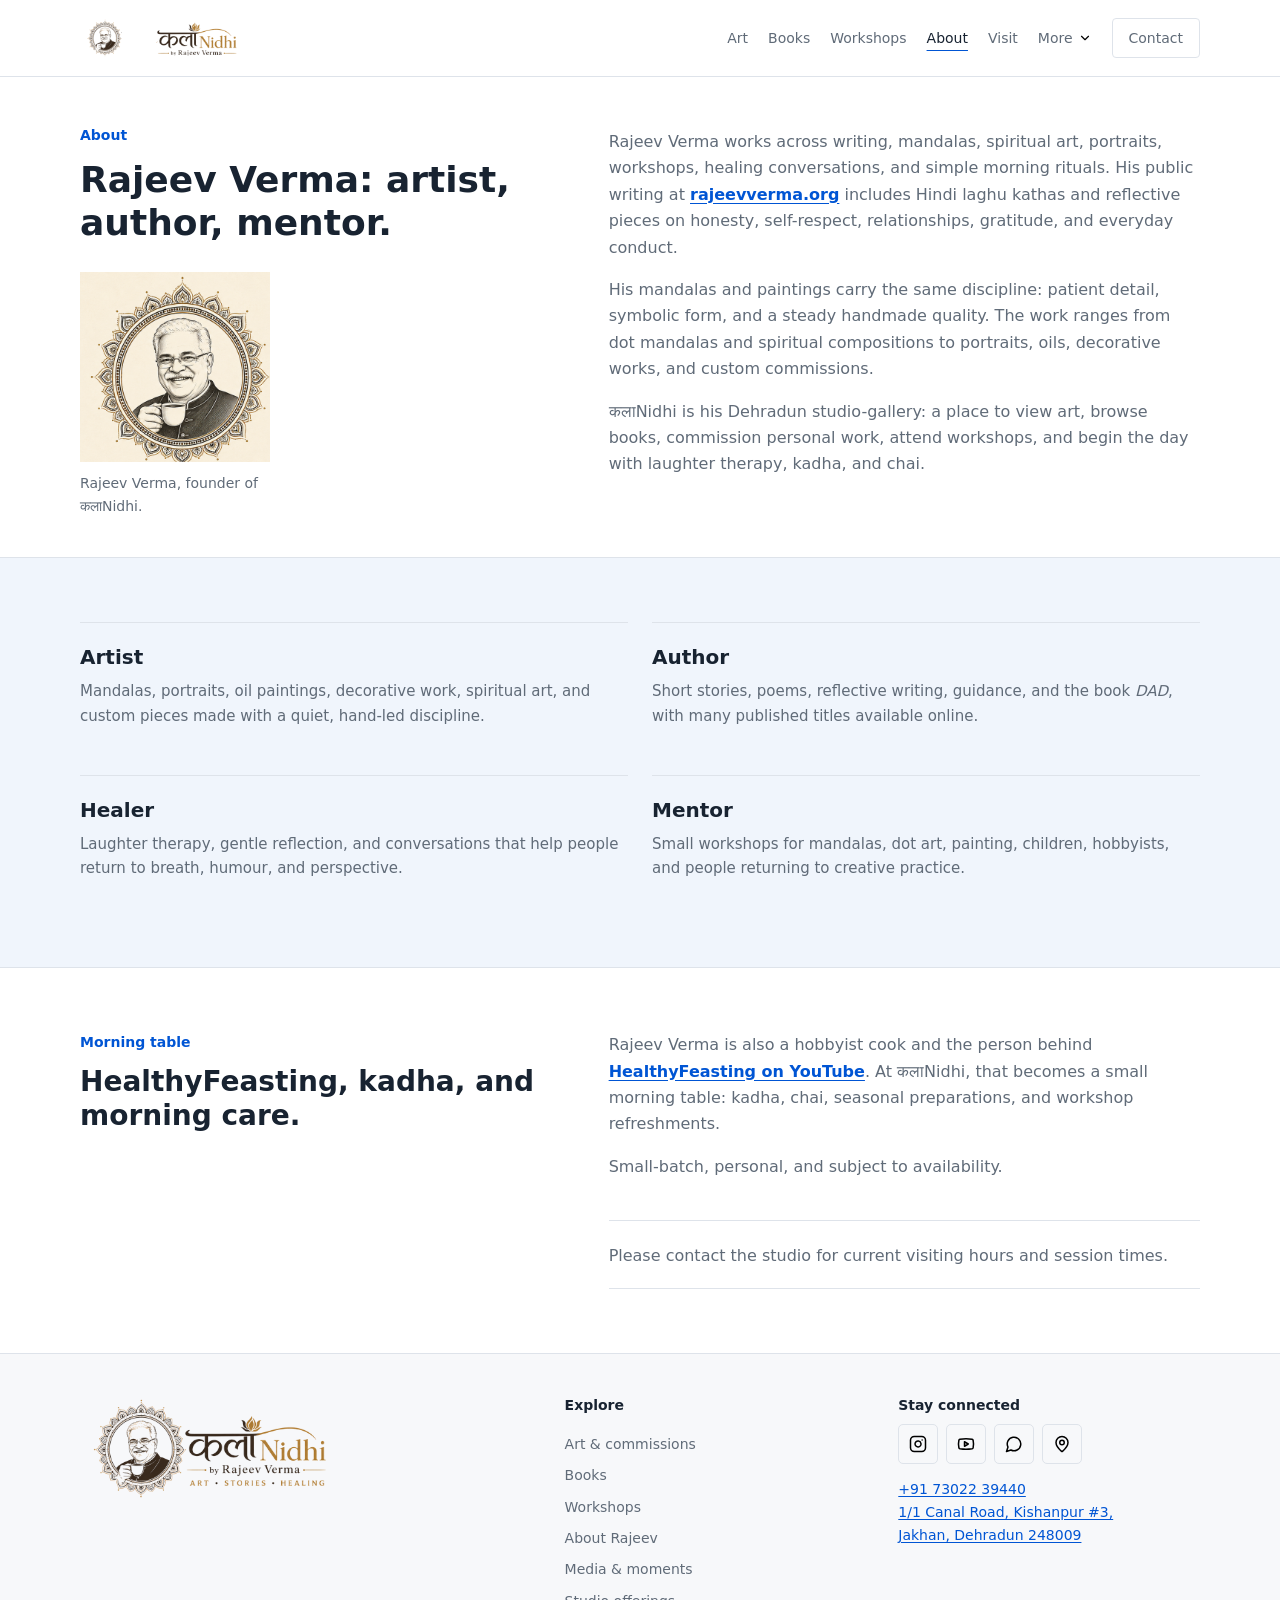
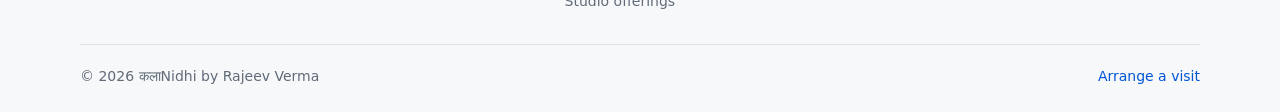
==== commit 95fbc02e: "Use native Oat controls and update Canal Road address" ====
--- a/about/index.html
+++ b/about/index.html
@@ -15,8 +15,8 @@
     <link rel="icon" href="/assets/img/favicon.svg" type="image/svg+xml">
     <link rel="apple-touch-icon" href="/assets/brand/kalanidhi-mark-512-transparent.png">
     <link rel="stylesheet" href="/assets/vendor/oat/oat.min.css?v=1.1.0">
-    <link rel="stylesheet" href="/assets/css/oat-local.css?v=mandala-oat-1">
-    <link rel="stylesheet" href="/assets/css/styles.css?v=mandala-oat-1">
+    <link rel="stylesheet" href="/assets/css/oat-local.css?v=oat-neutral-address-2">
+    <link rel="stylesheet" href="/assets/css/styles.css?v=oat-neutral-address-2">
     <script type="application/ld+json">
 {
   "@context": "https://schema.org",
@@ -87,7 +87,7 @@
   <body>
     <a class="skip-link" href="#main">Skip to content</a>
     <header class="site-header">
-      <div class="wrap header-inner">
+      <div class="wrap container header-inner">
         <a class="site-logo" href="/" aria-label="कलाNidhi home"><img src="/assets/brand/kalanidhi-header-logo-560x140-transparent.png" alt="कलाNidhi by Rajeev Verma" width="192" height="48"></a>
         <button class="nav-toggle" type="button" aria-expanded="false" aria-controls="site-nav"><span class="sr-only">Open navigation</span><span></span><span></span></button>
         <nav id="site-nav" class="site-nav" aria-label="Main navigation">
@@ -104,7 +104,7 @@
               <a href="https://www.instagram.com/kalanidhibyrajeev/">On Instagram</a>
             </div>
           </details>
-          <a class="nav-contact" data-whatsapp-link href="https://wa.me/917302239440">Contact</a>
+          <a class="button outline nav-contact" data-whatsapp-link href="https://wa.me/917302239440">Contact</a>
         </nav>
       </div>
     </header>
@@ -163,11 +163,11 @@
             <a class="social-icon-link" data-whatsapp-link href="https://wa.me/917302239440" aria-label="WhatsApp Rajeev Verma" title="WhatsApp"><img src="/assets/icons/message-circle.svg" alt="" width="18" height="18"></a>
             <a class="social-icon-link" href="/visit/" aria-label="Visit the studio" title="Visit"><img src="/assets/icons/map-pin.svg" alt="" width="18" height="18"></a>
           </div>
-          <p><a href="tel:+917302239440">+91 73022 39440</a><br>Dehradun, Uttarakhand</p>
+          <p><a href="tel:+917302239440">+91 73022 39440</a><br><a href="/visit/">1/1 Canal Road, Kishanpur #3,<br>Jakhan, Dehradun 248009</a></p>
         </div>
         <div class="footer-meta"><span>&copy; <span id="year">2026</span> कलाNidhi by Rajeev Verma</span><a href="/visit/">Arrange a visit</a></div>
       </div>
     </footer>
-    <script src="/assets/js/main.js?v=mandala-oat-1" defer></script>
+    <script src="/assets/js/main.js?v=oat-neutral-address-2" defer></script>
   </body>
 </html>
--- a/assets/css/oat-local.css
+++ b/assets/css/oat-local.css
@@ -1,186 +1,44 @@
+/* Oat is the component foundation; local tokens keep the supplied brand assets. */
 :root {
-  --cream: #F4EFE3;
-  --paper: #FFF9ED;
-  --ink: #2E2A27;
-  --muted-ink: #655E55;
-  --antique-gold: #B07A2A;
-  --sage: #8A9A6B;
-  --soft-sage: #C8CFB6;
-  --deep-teal: #2F5F67;
-  --border: #D9C9A3;
-  --lux-black: #1F1914;
-  --lux-panel: #2A211A;
-  --lux-panel-soft: #34291F;
-  --lux-line: rgba(36, 30, 24, 0.12);
-  --lux-muted: rgba(36, 30, 24, 0.62);
-  --white: #ffffff;
-  --shadow: 0 18px 54px rgba(34, 28, 23, 0.08);
-  --radius: 8px;
+  color-scheme: light;
+  --paper: #FFFFFF;
+  --cream: #F7F8FA;
+  --ink: #182331;
+  --muted-ink: #606B78;
+  --antique-gold: #A2702D;
+  --deep-teal: #0055D4;
+  --border: #DEE3EA;
+  --body: system-ui, -apple-system, BlinkMacSystemFont, "Segoe UI", sans-serif;
+  --display: var(--body);
   --max-width: 1120px;
-  --display-devanagari: "Noto Serif Devanagari", "Nirmala UI", "Kohinoor Devanagari", serif;
-  --display: Georgia, "Times New Roman", serif;
-  --body: Inter, system-ui, -apple-system, BlinkMacSystemFont, "Segoe UI", sans-serif;
+  --background: var(--paper);
+  --foreground: var(--ink);
+  --primary: #0055D4;
+  --primary-foreground: #FFFFFF;
+  --secondary: #EFF3F8;
+  --secondary-foreground: #182331;
+  --accent: #EFF3F8;
+  --muted: #F1F4F8;
+  --muted-foreground: var(--muted-ink);
+  --font-sans: var(--body);
+  --text-1: 2.25rem;
+  --text-2: 1.75rem;
+  --text-3: 1.25rem;
+  --text-4: 1.125rem;
+  --text-regular: 1rem;
+  --text-7: .875rem;
+  --text-8: .875rem;
+  --leading-normal: 1.6;
+  --container-max: 1120px;
+  --container-pad: 0;
+  --ring: var(--primary);
 }
-
-*,
-*::before,
-*::after {
-  box-sizing: border-box;
-}
-
-html {
-  scroll-behavior: smooth;
-}
-
-body {
-  margin: 0;
-  background: var(--cream);
-  color: var(--ink);
-  font-family: var(--body);
-  font-size: 16px;
-  line-height: 1.6;
-  text-rendering: optimizeLegibility;
-}
-
-img,
-svg {
-  display: block;
-  max-width: 100%;
-}
-
-img {
-  height: auto;
-}
-
-a {
-  color: inherit;
-}
-
-button,
-input,
-textarea,
-select {
-  font: inherit;
-}
-
-button {
-  cursor: pointer;
-}
-
-:focus-visible {
-  outline: 3px solid rgba(47, 95, 103, 0.32);
-  outline-offset: 3px;
-}
-
-.wrap {
-  width: min(100% - 32px, var(--max-width));
-  margin-inline: auto;
-}
-
-.section {
-  padding-block: 58px;
-}
-
-.section-tint {
-  background:
-    radial-gradient(circle at 88% 4%, rgba(176, 122, 42, 0.1), transparent 26rem),
-    linear-gradient(180deg, rgba(255, 249, 237, 0.82), rgba(244, 239, 227, 0.92));
-  color: var(--ink);
-  border-block: 1px solid rgba(36, 30, 24, 0.08);
-}
-
-.button {
-  display: inline-flex;
-  align-items: center;
-  justify-content: center;
-  min-height: 40px;
-  padding: 8px 15px;
-  border: 1px solid var(--ink);
-  border-radius: var(--radius);
-  background: var(--ink);
-  color: var(--paper);
-  font-weight: 700;
-  text-decoration: none;
-  box-shadow: none;
-  transition: background-color 160ms ease, border-color 160ms ease, color 160ms ease, box-shadow 160ms ease;
-}
-
-.button-secondary {
-  background: rgba(250, 246, 238, 0.72);
-  border-color: rgba(34, 28, 23, 0.18);
-  color: var(--ink);
-  box-shadow: none;
-}
-
-.button-secondary:hover {
-  background: var(--paper);
-  border-color: var(--deep-teal);
-  color: var(--ink);
-  box-shadow: none;
-}
-
-.button:hover {
-  background: var(--deep-teal);
-  border-color: var(--deep-teal);
-  box-shadow: none;
-}
-
-.button-ghost {
-  background: transparent;
-  color: var(--deep-teal);
-  border-color: var(--border);
-  box-shadow: none;
-}
-
-.button-ghost:hover {
-  color: var(--paper);
-  border-color: var(--deep-teal);
-}
-
-.button-link {
-  background: transparent;
-  color: var(--ink);
-  border-color: transparent;
-  text-decoration: underline;
-  text-decoration-color: rgba(40, 87, 94, 0.45);
-  text-underline-offset: 5px;
-}
-
-.button-link:hover {
-  color: var(--deep-teal);
-  background: transparent;
-  border-color: transparent;
-}
-
-.button-small {
-  min-height: 38px;
-  padding: 7px 13px;
-}
-
-.skip-link {
-  position: fixed;
-  top: 10px;
-  left: 10px;
-  z-index: 100;
-  transform: translateY(-140%);
-  padding: 10px 14px;
-  border-radius: var(--radius);
-  background: var(--ink);
-  color: var(--paper);
-}
-
-.skip-link:focus {
-  transform: translateY(0);
-}
-
-.sr-only {
-  position: absolute;
-  width: 1px;
-  height: 1px;
-  padding: 0;
-  margin: -1px;
-  overflow: hidden;
-  clip: rect(0, 0, 0, 0);
-  white-space: nowrap;
-  border: 0;
-}
+html { scroll-behavior: smooth; }
+body { margin: 0; }
+img, svg { display: block; max-width: 100%; }
+img { height: auto; }
+button, input, select, textarea { font: inherit; }
+.wrap { width: min(100% - 48px, var(--max-width)); margin-inline: auto; }
+.skip-link { position: fixed; top: 10px; left: 10px; z-index: 100; transform: translateY(-160%); padding: 10px 14px; background: var(--primary); color: #fff; }
+.skip-link:focus { transform: translateY(0); }
+.sr-only { position: absolute; width: 1px; height: 1px; padding: 0; margin: -1px; overflow: hidden; clip: rect(0,0,0,0); white-space: nowrap; border: 0; }
--- a/assets/css/styles.css
+++ b/assets/css/styles.css
@@ -22,7 +22,7 @@
 main { padding: 0; min-height: 55vh; }
 h1, h2, h3, p, figure { margin: 0; }
 h1, h2, h3, body { letter-spacing: 0; }
-h1, h2 { font-family: var(--display); font-weight: 500; line-height: 1.2; }
+h1, h2 { font-family: var(--display); font-weight: 600; line-height: 1.2; }
 h1 { font-size: 36px; }
 h2 { font-size: 28px; }
 h3 { font-size: 19px; line-height: 1.35; font-weight: 600; }
@@ -31,31 +31,25 @@
 [hidden] { display: none !important; }
 .wrap { width: min(100% - 64px, var(--max-width)); }
 .section { padding-block: 64px; }
-.section-tint { background: #f5f0e5; border-block: 1px solid var(--border); }
-.eyebrow, .card-kicker { color: var(--antique-gold); font-size: 14px; font-weight: 600; line-height: 1.5; margin-bottom: 12px; text-transform: none; }
+.section-tint { background: #F0F5FC; border-block: 1px solid var(--border); }
+.eyebrow, .card-kicker { color: var(--primary); font-size: 14px; font-weight: 600; line-height: 1.5; margin-bottom: 12px; text-transform: none; }
 .lead, .section-copy, .text-stack, .note, .muted { color: var(--muted-ink); }
 .text-link { color: var(--deep-teal); font-weight: 600; text-decoration: none; display: inline-flex; align-items: center; gap: 8px; }
 .text-link:hover { text-decoration: underline; text-underline-offset: 5px; }
 .inline-link { display: inline; text-decoration: underline; text-underline-offset: 3px; }
 .icon { width: 18px; height: 18px; flex-shrink: 0; }
-.button { gap: 10px; min-height: 44px; padding: 10px 18px; border-radius: 5px; font-weight: 500; line-height: 1.4; background: var(--deep-teal); border-color: var(--deep-teal); color: #fff; }
-.button:hover { background: #244a51; border-color: #244a51; }
+.button { min-height: 44px; }
 .button .icon { filter: invert(1); }
-.button-secondary, .button-ghost { background: transparent; color: var(--ink); border-color: var(--border); }
-.button-secondary:hover, .button-ghost:hover { background: var(--cream); border-color: var(--muted-ink); color: var(--ink); }
-.button-secondary .icon, .button-ghost .icon { filter: none; }
-.button-link { background: transparent; color: var(--deep-teal); border-color: transparent; padding-inline: 0; }
-.button-link:hover { background: transparent; color: var(--ink); border-color: transparent; }
-.site-header { position: sticky; top: 0; z-index: 30; background: rgba(255,249,237,.97); border-bottom: 1px solid var(--border); }
+.button.outline .icon, .button.ghost .icon { filter: none; }
+.site-header { position: sticky; top: 0; z-index: 30; background: rgba(255,255,255,.97); border-bottom: 1px solid var(--border); }
 .header-inner { min-height: 76px; display: flex; align-items: center; justify-content: space-between; gap: 24px; }
 .site-logo { display: inline-flex; flex-shrink: 0; }
 .site-logo img { height: 48px; width: auto; max-width: 240px; object-fit: contain; display: block; }
-.site-nav { display: flex; align-items: center; gap: 25px; font-size: 14px; font-weight: 500; }
+.site-nav { display: flex; align-items: center; gap: 20px; font-size: 14px; font-weight: 500; }
 .site-nav > a, .nav-more summary { color: var(--muted-ink); text-decoration: none; }
 .site-nav > a:hover, .site-nav [aria-current="page"], .nav-more summary:hover { color: var(--ink); }
-.site-nav [aria-current="page"] { text-decoration: underline; text-decoration-color: var(--antique-gold); text-underline-offset: 7px; }
-.site-nav .nav-contact { padding: 9px 15px; min-height: 38px; color: var(--ink); border: 1px solid #b9ac93; border-radius: 5px; }
-.site-nav .nav-contact:hover { color: #fff; border-color: var(--ink); background: var(--ink); }
+.site-nav [aria-current="page"] { text-decoration: underline; text-decoration-color: var(--primary); text-underline-offset: 7px; }
+.site-nav .nav-contact { font-size: 14px; min-height: 40px; }
 .nav-more { position: relative; border: 0; overflow: visible; background: transparent; }
 .nav-more summary::after { display: none; }
 .nav-more[open] summary { border: 0; }
@@ -69,11 +63,11 @@
 .nav-more-menu a:hover { background: var(--cream); }
 .nav-toggle { display: none; width: 44px; height: 44px; padding: 10px; background: transparent; border: 1px solid var(--border); border-radius: 5px; color: var(--ink); box-shadow: none; }
 .nav-toggle span:not(.sr-only) { display: block; width: 18px; height: 2px; margin: 5px auto; background: currentColor; }
-.home-hero { position: relative; overflow: hidden; isolation: isolate; min-height: 510px; display: grid; align-items: center; padding-block: 74px 64px; background: var(--paper); border-bottom: 1px solid var(--border); }
-.home-hero::after { content: ""; position: absolute; z-index: -1; top: -20%; right: -130px; width: min(70vw,1000px); aspect-ratio: 1; background: url("/assets/img/mandala-cutout.png") center/contain no-repeat; opacity: .23; mix-blend-mode: multiply; pointer-events: none; }
+.home-hero { position: relative; overflow: hidden; isolation: isolate; min-height: 480px; display: grid; align-items: center; padding-block: 64px 56px; background: #F8F9FB; border-bottom: 1px solid var(--border); }
+.home-hero::after { content: ""; position: absolute; z-index: -1; top: -20%; right: -130px; width: min(70vw,1000px); aspect-ratio: 1; background: url("/assets/img/mandala-cutout.png") center/contain no-repeat; opacity: .23; mask-image: linear-gradient(to right, transparent, #000 38%); mix-blend-mode: multiply; pointer-events: none; }
 .home-copy { max-width: 640px; }
-.home-copy .eyebrow { color: var(--antique-gold); margin-bottom: 20px; }
-.home-copy h1 { font-size: 46px; line-height: 1.13; max-width: 620px; }
+.home-copy .eyebrow { color: var(--primary); margin-bottom: 20px; }
+.home-copy h1 { font-size: 44px; line-height: 1.14; max-width: 620px; }
 .home-copy h1 span { display: block; }
 .home-copy .lead { max-width: 500px; margin-top: 22px; font-size: 17px; line-height: 1.65; }
 .hero-actions { display: flex; align-items: center; flex-wrap: wrap; gap: 24px; margin-top: 28px; }
@@ -121,12 +115,11 @@
 .mini-card p, .workshop-card p { margin-top: 10px; color: var(--muted-ink); font-size: 15px; }
 .mini-card .text-link, .workshop-card .text-link { margin-top: 18px; }
 .filter-bar { display: flex; flex-wrap: wrap; gap: 6px; }
-.filter-button { padding: 8px 12px; min-height: 38px; font-size: 14px; font-weight: 500; background: transparent; color: var(--muted-ink); border: 1px solid var(--border); border-radius: 4px; }
-.filter-button:hover { background: var(--cream); color: var(--ink); }
+.filter-button { min-height: 40px; font-size: 14px; font-weight: 500; }
 .filter-button.is-active { background: var(--deep-teal); border-color: var(--deep-teal); color: #fff; }
 .gallery-grid { grid-template-columns: repeat(3,minmax(0,1fr)); }
 .art-card, .book-card { min-width: 0; overflow: hidden; border: 1px solid var(--border); border-radius: 6px; background: var(--paper); }
-.art-image { display: grid; place-items: center; aspect-ratio: 1; background: #eee9de; overflow: hidden; }
+.art-image { display: grid; place-items: center; aspect-ratio: 1; background: #F5F6F8; overflow: hidden; }
 .art-image img { width: 100%; height: 100%; object-fit: contain; }
 .card-body { padding: 20px; }
 .card-body h2 { font-family: var(--body); font-size: 19px; font-weight: 600; }
@@ -135,7 +128,7 @@
 .card-body .text-link { margin-top: 14px; font-size: 14px; }
 .status { font-size: 14px !important; }
 .book-card { display: grid; grid-template-columns: 150px minmax(0,1fr); }
-.book-cover { padding: 18px; min-height: 250px; display: grid; place-items: center; background: #eee9de; }
+.book-cover { padding: 18px; min-height: 250px; display: grid; place-items: center; background: #F5F6F8; }
 .book-cover img { width: 100%; height: 210px; object-fit: contain; }
 .split-links { display: flex; flex-wrap: wrap; gap: 4px 18px; }
 .placeholder-art span, .placeholder-cover span { padding: 20px; text-align: center; color: var(--muted-ink); }
@@ -163,7 +156,7 @@
 .menu-board-grid img { width: 100%; height: auto; object-fit: contain; }
 .menu-board-grid figcaption { color: var(--muted-ink); font-size: 14px; margin-top: 10px; }
 .daily-note { margin-top: 20px; }
-.site-footer { border-top: 1px solid var(--border); background: #f5f0e5; padding-block: 40px 24px; }
+.site-footer { border-top: 1px solid var(--border); background: #F7F8FA; padding-block: 40px 24px; }
 .footer-inner { display: grid; grid-template-columns: minmax(0,1.5fr) minmax(0,1fr) minmax(0,1fr); gap: 32px; align-items: start; }
 .footer-logo { display: inline-block; max-width: 100%; }
 .footer-logo img { width: 260px; max-width: 100%; height: auto; object-fit: contain; display: block; }
@@ -186,7 +179,7 @@
   .section-head { flex-direction: column; align-items: start; }
   .split-rule, .visit-card { gap: 32px; }
 }
-@media (max-width: 840px) {
+@media (max-width: 1000px) {
   .header-inner { flex-wrap: wrap; gap: 0; }
   .site-nav { width: 100%; padding-block: 16px; flex-wrap: wrap; }
   .js .nav-toggle { display: block; }
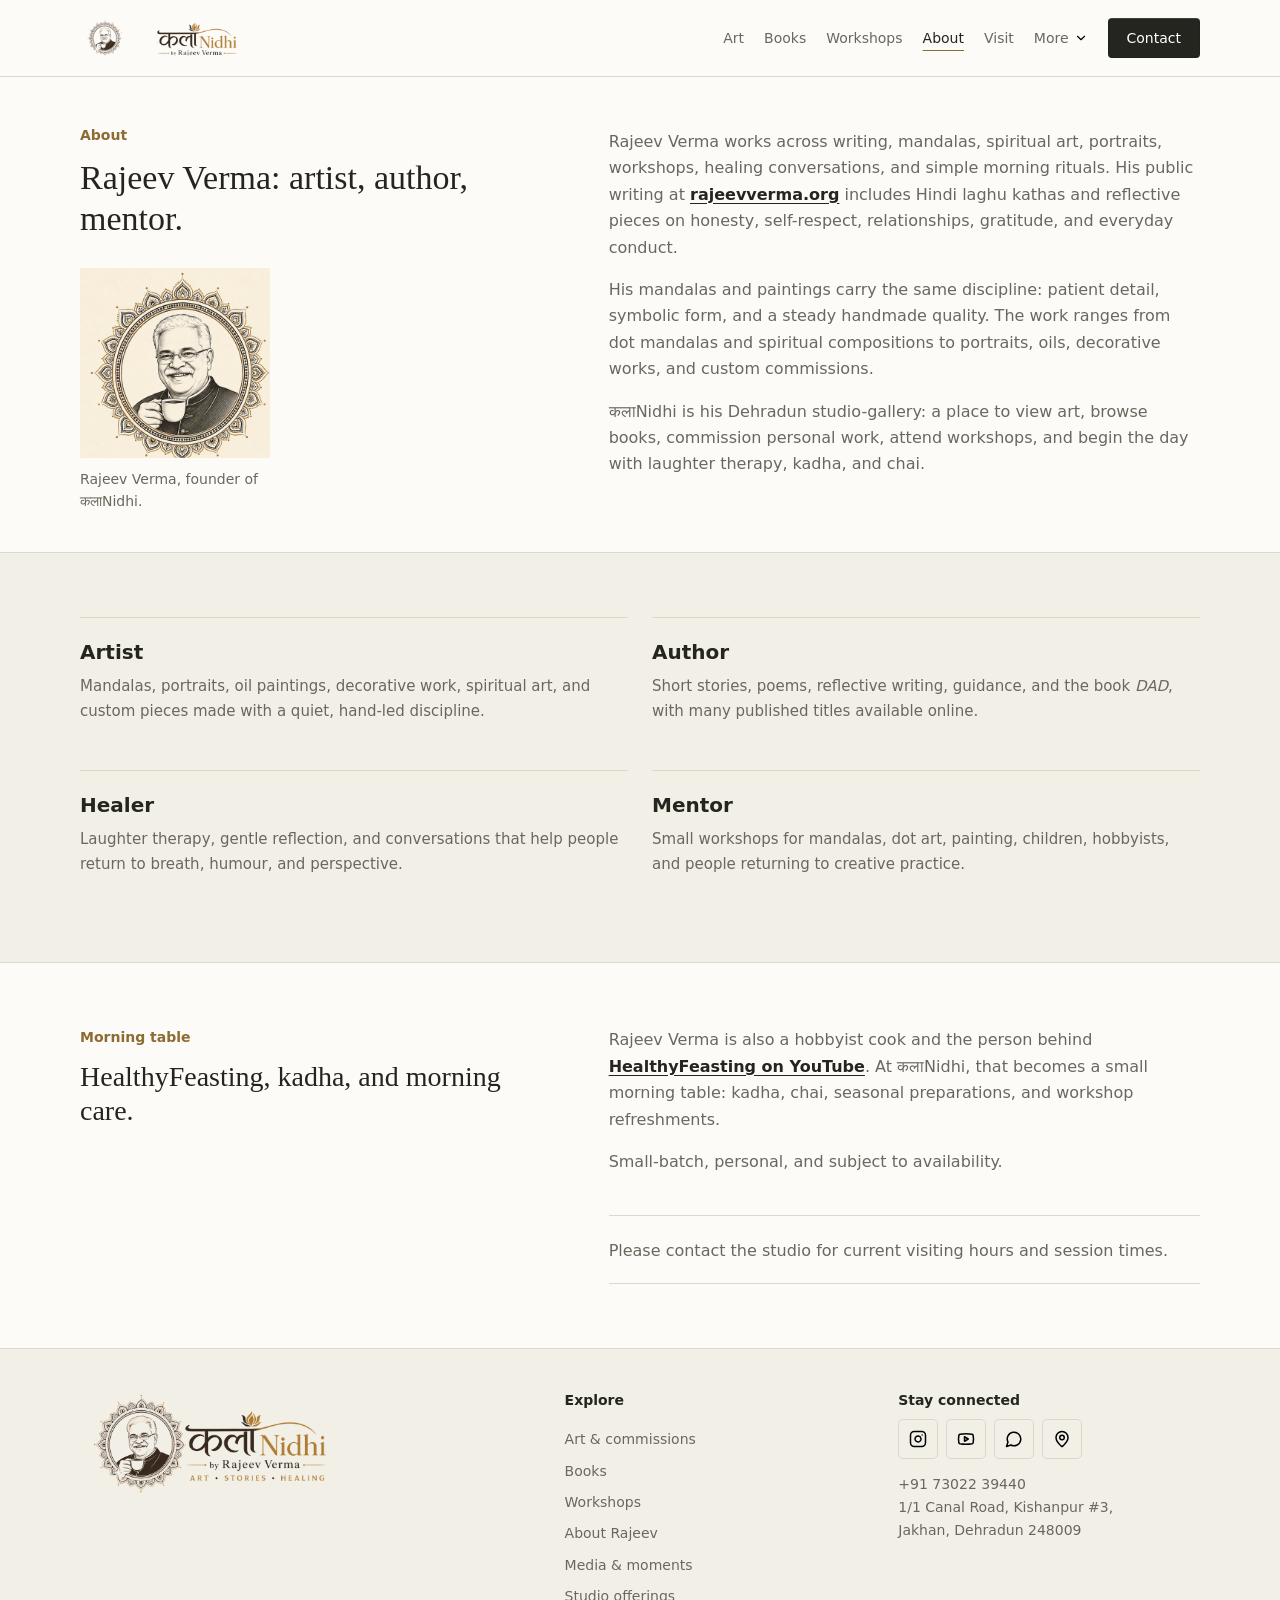
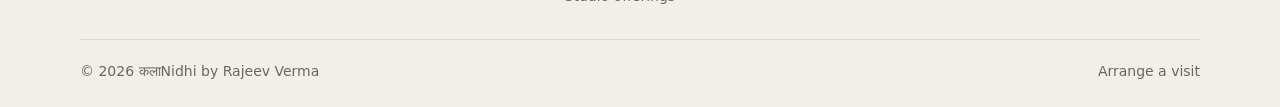
==== commit 617731fc: "Refine gallery layout with ivory charcoal and gold" ====
--- a/about/index.html
+++ b/about/index.html
@@ -15,8 +15,8 @@
     <link rel="icon" href="/assets/img/favicon.svg" type="image/svg+xml">
     <link rel="apple-touch-icon" href="/assets/brand/kalanidhi-mark-512-transparent.png">
     <link rel="stylesheet" href="/assets/vendor/oat/oat.min.css?v=1.1.0">
-    <link rel="stylesheet" href="/assets/css/oat-local.css?v=oat-neutral-address-2">
-    <link rel="stylesheet" href="/assets/css/styles.css?v=oat-neutral-address-2">
+    <link rel="stylesheet" href="/assets/css/oat-local.css?v=ivory-ink-3">
+    <link rel="stylesheet" href="/assets/css/styles.css?v=ivory-ink-3">
     <script type="application/ld+json">
 {
   "@context": "https://schema.org",
@@ -104,7 +104,7 @@
               <a href="https://www.instagram.com/kalanidhibyrajeev/">On Instagram</a>
             </div>
           </details>
-          <a class="button outline nav-contact" data-whatsapp-link href="https://wa.me/917302239440">Contact</a>
+          <a class="button nav-contact" data-whatsapp-link href="https://wa.me/917302239440">Contact</a>
         </nav>
       </div>
     </header>
@@ -168,6 +168,6 @@
         <div class="footer-meta"><span>&copy; <span id="year">2026</span> कलाNidhi by Rajeev Verma</span><a href="/visit/">Arrange a visit</a></div>
       </div>
     </footer>
-    <script src="/assets/js/main.js?v=oat-neutral-address-2" defer></script>
+    <script src="/assets/js/main.js?v=ivory-ink-3" defer></script>
   </body>
 </html>
--- a/assets/css/oat-local.css
+++ b/assets/css/oat-local.css
@@ -1,24 +1,24 @@
 /* Oat is the component foundation; local tokens keep the supplied brand assets. */
 :root {
   color-scheme: light;
-  --paper: #FFFFFF;
-  --cream: #F7F8FA;
-  --ink: #182331;
-  --muted-ink: #606B78;
-  --antique-gold: #A2702D;
-  --deep-teal: #0055D4;
-  --border: #DEE3EA;
+  --paper: #FCFBF7;
+  --cream: #F2EFE7;
+  --ink: #252520;
+  --muted-ink: #69685F;
+  --antique-gold: #8D6B32;
+  --deep-teal: #252520;
+  --border: #DDD8CD;
   --body: system-ui, -apple-system, BlinkMacSystemFont, "Segoe UI", sans-serif;
-  --display: var(--body);
+  --display: Georgia, "Times New Roman", serif;
   --max-width: 1120px;
   --background: var(--paper);
   --foreground: var(--ink);
-  --primary: #0055D4;
+  --primary: #252520;
   --primary-foreground: #FFFFFF;
-  --secondary: #EFF3F8;
-  --secondary-foreground: #182331;
-  --accent: #EFF3F8;
-  --muted: #F1F4F8;
+  --secondary: #F1EEE6;
+  --secondary-foreground: #252520;
+  --accent: #ECE7DB;
+  --muted: #F2EFE7;
   --muted-foreground: var(--muted-ink);
   --font-sans: var(--body);
   --text-1: 2.25rem;
--- a/assets/css/styles.css
+++ b/assets/css/styles.css
@@ -22,8 +22,8 @@
 main { padding: 0; min-height: 55vh; }
 h1, h2, h3, p, figure { margin: 0; }
 h1, h2, h3, body { letter-spacing: 0; }
-h1, h2 { font-family: var(--display); font-weight: 600; line-height: 1.2; }
-h1 { font-size: 36px; }
+h1, h2 { font-family: var(--display); font-weight: 400; line-height: 1.2; }
+h1 { font-size: 34px; }
 h2 { font-size: 28px; }
 h3 { font-size: 19px; line-height: 1.35; font-weight: 600; }
 p { line-height: 1.65; }
@@ -31,8 +31,8 @@
 [hidden] { display: none !important; }
 .wrap { width: min(100% - 64px, var(--max-width)); }
 .section { padding-block: 64px; }
-.section-tint { background: #F0F5FC; border-block: 1px solid var(--border); }
-.eyebrow, .card-kicker { color: var(--primary); font-size: 14px; font-weight: 600; line-height: 1.5; margin-bottom: 12px; text-transform: none; }
+.section-tint { background: #F2EFE7; border-block: 1px solid var(--border); }
+.eyebrow, .card-kicker { color: var(--antique-gold); font-size: 14px; font-weight: 600; line-height: 1.5; margin-bottom: 12px; text-transform: none; }
 .lead, .section-copy, .text-stack, .note, .muted { color: var(--muted-ink); }
 .text-link { color: var(--deep-teal); font-weight: 600; text-decoration: none; display: inline-flex; align-items: center; gap: 8px; }
 .text-link:hover { text-decoration: underline; text-underline-offset: 5px; }
@@ -41,15 +41,15 @@
 .button { min-height: 44px; }
 .button .icon { filter: invert(1); }
 .button.outline .icon, .button.ghost .icon { filter: none; }
-.site-header { position: sticky; top: 0; z-index: 30; background: rgba(255,255,255,.97); border-bottom: 1px solid var(--border); }
+.site-header { position: sticky; top: 0; z-index: 30; background: rgba(252,251,247,.97); border-bottom: 1px solid var(--border); }
 .header-inner { min-height: 76px; display: flex; align-items: center; justify-content: space-between; gap: 24px; }
 .site-logo { display: inline-flex; flex-shrink: 0; }
 .site-logo img { height: 48px; width: auto; max-width: 240px; object-fit: contain; display: block; }
 .site-nav { display: flex; align-items: center; gap: 20px; font-size: 14px; font-weight: 500; }
 .site-nav > a, .nav-more summary { color: var(--muted-ink); text-decoration: none; }
 .site-nav > a:hover, .site-nav [aria-current="page"], .nav-more summary:hover { color: var(--ink); }
-.site-nav [aria-current="page"] { text-decoration: underline; text-decoration-color: var(--primary); text-underline-offset: 7px; }
-.site-nav .nav-contact { font-size: 14px; min-height: 40px; }
+.site-nav [aria-current="page"] { text-decoration: underline; text-decoration-color: var(--antique-gold); text-underline-offset: 7px; }
+.site-nav .nav-contact { font-size: 14px; min-height: 40px; color: #fff; padding-inline: 18px; }
 .nav-more { position: relative; border: 0; overflow: visible; background: transparent; }
 .nav-more summary::after { display: none; }
 .nav-more[open] summary { border: 0; }
@@ -63,40 +63,42 @@
 .nav-more-menu a:hover { background: var(--cream); }
 .nav-toggle { display: none; width: 44px; height: 44px; padding: 10px; background: transparent; border: 1px solid var(--border); border-radius: 5px; color: var(--ink); box-shadow: none; }
 .nav-toggle span:not(.sr-only) { display: block; width: 18px; height: 2px; margin: 5px auto; background: currentColor; }
-.home-hero { position: relative; overflow: hidden; isolation: isolate; min-height: 480px; display: grid; align-items: center; padding-block: 64px 56px; background: #F8F9FB; border-bottom: 1px solid var(--border); }
-.home-hero::after { content: ""; position: absolute; z-index: -1; top: -20%; right: -130px; width: min(70vw,1000px); aspect-ratio: 1; background: url("/assets/img/mandala-cutout.png") center/contain no-repeat; opacity: .23; mask-image: linear-gradient(to right, transparent, #000 38%); mix-blend-mode: multiply; pointer-events: none; }
-.home-copy { max-width: 640px; }
-.home-copy .eyebrow { color: var(--primary); margin-bottom: 20px; }
-.home-copy h1 { font-size: 44px; line-height: 1.14; max-width: 620px; }
+.home-hero { position: relative; overflow: hidden; isolation: isolate; min-height: 500px; display: grid; align-items: center; padding-block: 72px 60px; background: #F8F5ED; border-bottom: 1px solid var(--border); }
+.home-hero::after { content: ""; position: absolute; z-index: -1; top: -20%; right: -130px; width: min(70vw,1000px); aspect-ratio: 1; background: url("/assets/img/mandala-cutout.png") center/contain no-repeat; opacity: .27; mask-image: linear-gradient(to right, transparent, #000 38%); mix-blend-mode: multiply; pointer-events: none; }
+.home-copy { max-width: 600px; }
+.home-copy .eyebrow { color: var(--antique-gold); margin-bottom: 20px; }
+.home-copy h1 { font-size: 44px; line-height: 1.16; max-width: 600px; font-weight: 400; }
 .home-copy h1 span { display: block; }
-.home-copy .lead { max-width: 500px; margin-top: 22px; font-size: 17px; line-height: 1.65; }
+.home-copy .lead { max-width: 440px; margin-top: 24px; font-size: 16px; line-height: 1.7; }
 .hero-actions { display: flex; align-items: center; flex-wrap: wrap; gap: 24px; margin-top: 28px; }
-.hero-caption { font-size: 14px; color: var(--muted-ink); margin-top: 28px; }
-.studio-entries { display: grid; grid-template-columns: repeat(3,minmax(0,1fr)); padding-block: 26px; border-bottom: 1px solid var(--border); }
+.hero-caption { display: inline-flex; align-items: center; gap: 10px; font-size: 14px; color: var(--muted-ink); margin-top: 28px; text-decoration: none; }
+.hero-caption::before { content: ""; width: 24px; height: 1px; background: var(--antique-gold); }
+.studio-entries { display: grid; grid-template-columns: repeat(3,minmax(0,1fr)); padding-block: 30px; border-bottom: 1px solid var(--border); }
 .studio-entry { padding: 10px 26px; border-right: 1px solid var(--border); text-decoration: none; }
 .studio-entry:first-child { padding-left: 0; }
 .studio-entry:last-child { border-right: 0; }
-.entry-head { display: flex; justify-content: space-between; align-items: center; gap: 20px; font-size: 19px; font-weight: 600; color: var(--ink); }
+.entry-head { display: flex; justify-content: space-between; align-items: center; gap: 20px; font-family: var(--display); font-size: 23px; font-weight: 400; color: var(--ink); }
 .studio-entry p { color: var(--muted-ink); font-size: 14px; margin-top: 6px; }
-.studio-entry:hover .entry-head { color: var(--deep-teal); }
+.studio-entry:hover .entry-head { color: var(--antique-gold); }
+.entry-index { color: var(--antique-gold); font-size: 14px; display: block; margin-bottom: 8px; }
 .split-rule, .two-column { display: grid; grid-template-columns: minmax(0,.88fr) minmax(0,1.12fr); gap: 64px; align-items: start; }
 .text-stack { display: grid; gap: 16px; }
 .text-stack p { margin: 0; }
 .home-intro { padding-block: 64px; }
-.home-intro h2 { max-width: 380px; font-size: 32px; }
+.home-intro h2 { max-width: 380px; font-size: 30px; }
 .home-intro .text-stack { max-width: 590px; }
 .studio-topics { display: grid; grid-template-columns: repeat(3,minmax(0,1fr)); gap: 40px; }
 .studio-topics article { padding-top: 18px; border-top: 1px solid var(--border); }
 .studio-topics h3 { margin-bottom: 10px; }
 .studio-topics p { color: var(--muted-ink); font-size: 15px; }
 .studio-topics a { margin-top: 18px; font-size: 14px; }
-.book-spotlight { display: grid; grid-template-columns: 220px minmax(0,1fr); gap: 64px; align-items: center; max-width: 860px; margin-inline: auto; }
-.book-spotlight > img { width: 170px; max-height: 230px; height: auto; object-fit: contain; justify-self: center; }
-.book-spotlight h2 { margin-bottom: 16px; }
+.book-spotlight { display: grid; grid-template-columns: 260px minmax(0,1fr); gap: 64px; align-items: center; max-width: 900px; margin-inline: auto; }
+.book-spotlight > img { width: 190px; max-height: 270px; height: auto; object-fit: contain; justify-self: center; }
+.book-spotlight h2 { margin-bottom: 16px; font-size: 32px; }
 .book-spotlight p:not(.eyebrow) { color: var(--muted-ink); max-width: 490px; }
 .book-spotlight .text-link { margin-top: 22px; }
 .studio-notes { display: grid; grid-template-columns: minmax(0,.7fr) minmax(0,1.3fr); gap: 64px; }
-.studio-notes h2 { max-width: 320px; }
+.studio-notes h2 { max-width: 320px; font-size: 30px; }
 .studio-note { display: flex; align-items: center; justify-content: space-between; gap: 20px; padding: 20px 0; border-bottom: 1px solid var(--border); text-decoration: none; color: var(--ink); }
 .studio-note:first-child { padding-top: 0; }
 .studio-note span { display: block; }
@@ -119,7 +121,7 @@
 .filter-button.is-active { background: var(--deep-teal); border-color: var(--deep-teal); color: #fff; }
 .gallery-grid { grid-template-columns: repeat(3,minmax(0,1fr)); }
 .art-card, .book-card { min-width: 0; overflow: hidden; border: 1px solid var(--border); border-radius: 6px; background: var(--paper); }
-.art-image { display: grid; place-items: center; aspect-ratio: 1; background: #F5F6F8; overflow: hidden; }
+.art-image { display: grid; place-items: center; aspect-ratio: 1; background: #F2EFE7; overflow: hidden; }
 .art-image img { width: 100%; height: 100%; object-fit: contain; }
 .card-body { padding: 20px; }
 .card-body h2 { font-family: var(--body); font-size: 19px; font-weight: 600; }
@@ -128,7 +130,7 @@
 .card-body .text-link { margin-top: 14px; font-size: 14px; }
 .status { font-size: 14px !important; }
 .book-card { display: grid; grid-template-columns: 150px minmax(0,1fr); }
-.book-cover { padding: 18px; min-height: 250px; display: grid; place-items: center; background: #F5F6F8; }
+.book-cover { padding: 18px; min-height: 250px; display: grid; place-items: center; background: #F2EFE7; }
 .book-cover img { width: 100%; height: 210px; object-fit: contain; }
 .split-links { display: flex; flex-wrap: wrap; gap: 4px 18px; }
 .placeholder-art span, .placeholder-cover span { padding: 20px; text-align: center; color: var(--muted-ink); }
@@ -156,7 +158,7 @@
 .menu-board-grid img { width: 100%; height: auto; object-fit: contain; }
 .menu-board-grid figcaption { color: var(--muted-ink); font-size: 14px; margin-top: 10px; }
 .daily-note { margin-top: 20px; }
-.site-footer { border-top: 1px solid var(--border); background: #F7F8FA; padding-block: 40px 24px; }
+.site-footer { border-top: 1px solid var(--border); background: #F2EFE7; padding-block: 40px 24px; }
 .footer-inner { display: grid; grid-template-columns: minmax(0,1.5fr) minmax(0,1fr) minmax(0,1fr); gap: 32px; align-items: start; }
 .footer-logo { display: inline-block; max-width: 100%; }
 .footer-logo img { width: 260px; max-width: 100%; height: auto; object-fit: contain; display: block; }
@@ -171,8 +173,10 @@
 .social-icon-link svg { fill: none; stroke: currentColor; stroke-width: 1.8; }
 .social-icon-link .filled { fill: currentColor; stroke: none; }
 .footer-connect p { font-size: 14px; color: var(--muted-ink); margin-top: 14px; }
+.footer-connect p a, .footer-meta a { color: var(--muted-ink); text-decoration: none; }
+.footer-connect p a:hover, .footer-meta a:hover { color: var(--ink); text-decoration: underline; text-underline-offset: 4px; }
 .footer-meta { grid-column: 1/-1; padding-top: 20px; border-top: 1px solid var(--border); font-size: 14px; color: var(--muted-ink); display: flex; justify-content: space-between; gap: 16px; }
-:focus-visible { outline: 2px solid var(--deep-teal); outline-offset: 4px; }
+:focus-visible { outline: 2px solid var(--antique-gold); outline-offset: 4px; }
 @media (max-width: 1000px) {
   .site-nav { gap: 18px; }
   .gallery-grid, .seo-card-grid, .ceremony-grid, .weekly-plan { grid-template-columns: repeat(2,minmax(0,1fr)); }
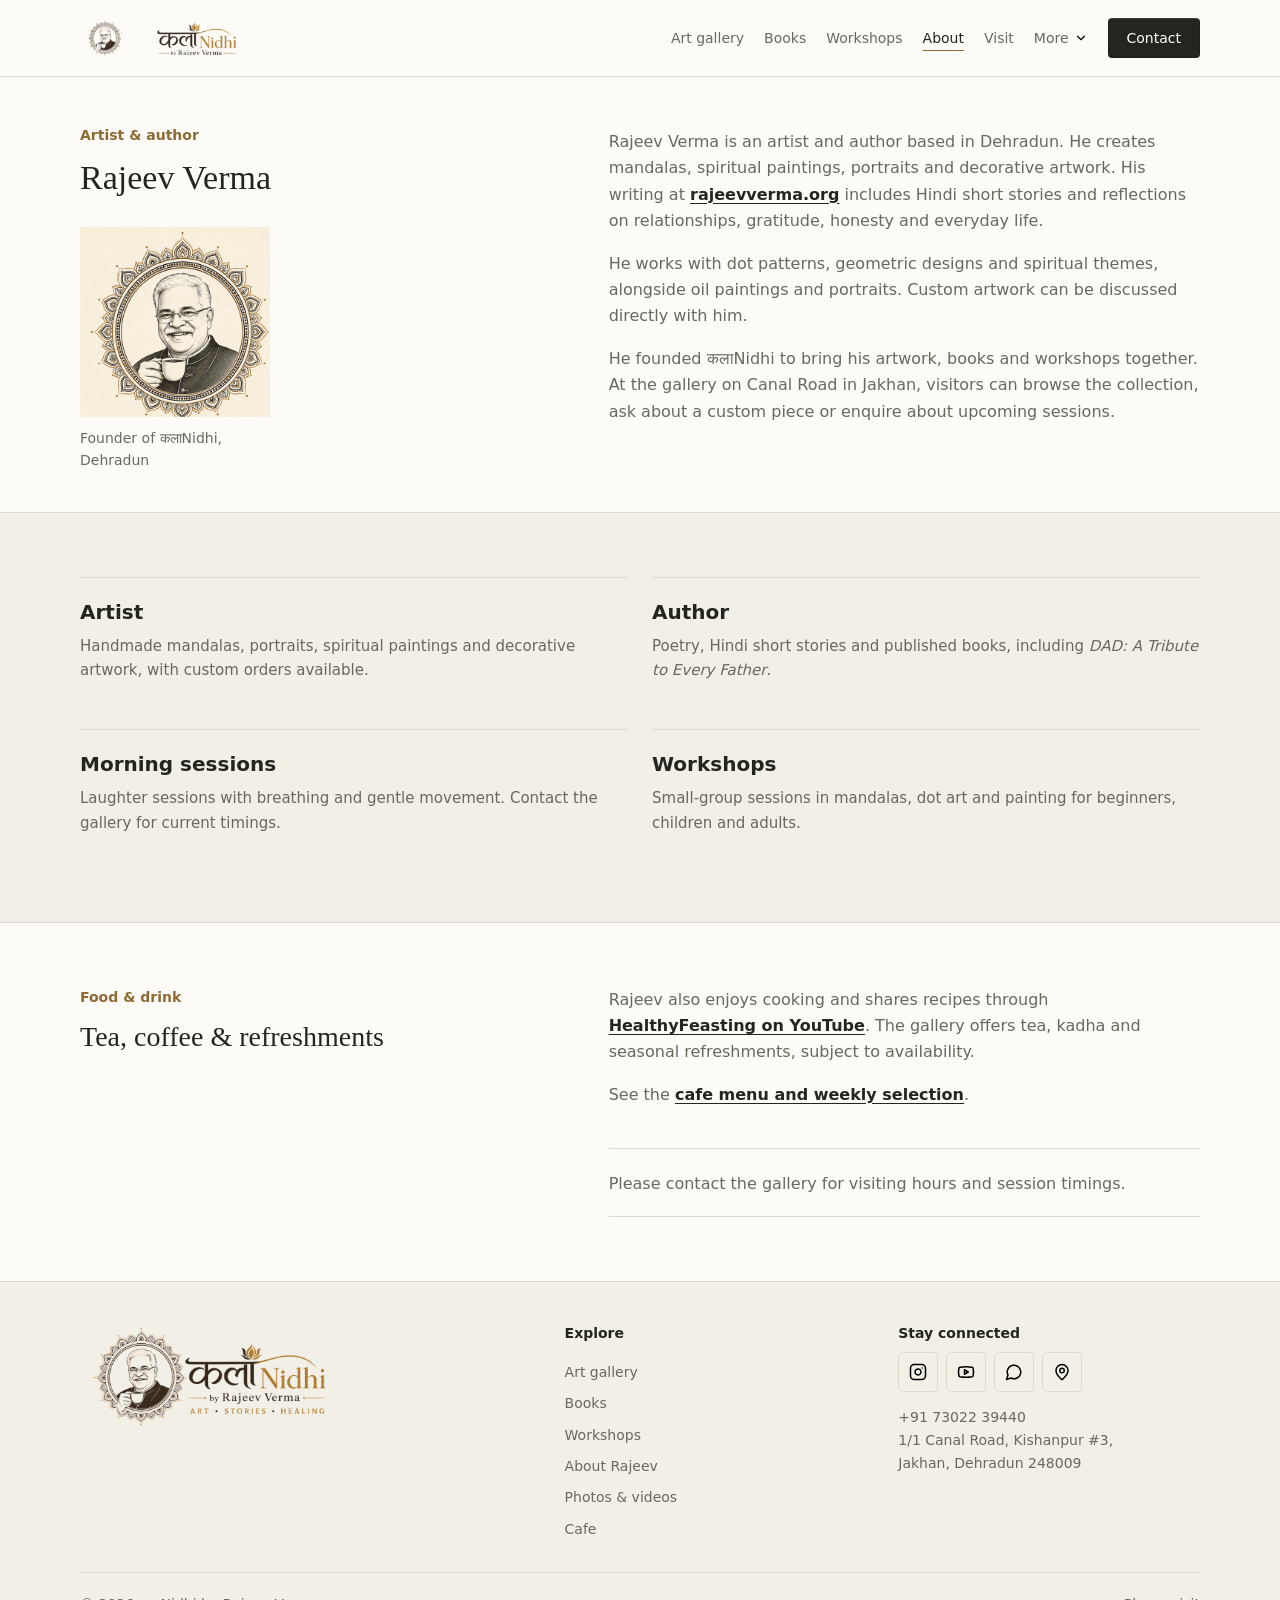
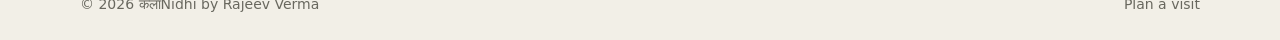
==== commit d1517bc0: "Rewrite site copy with clear gallery and workshop labels" ====
--- a/about/index.html
+++ b/about/index.html
@@ -4,11 +4,11 @@
     <meta charset="utf-8">
     <meta name="viewport" content="width=device-width, initial-scale=1">
     <meta name="robots" content="index, follow, max-image-preview:large">
-    <title>Rajeev Verma Artist, Author & Mandala Mentor | कलाNidhi Dehradun</title>
-    <meta name="description" content="Meet Rajeev Verma: Dehradun artist, mandala maker, author, Hindi storyteller, healer, workshop mentor, laughter therapy guide, and HealthyFeasting hobby cook.">
+    <title>Rajeev Verma, Artist & Author | कलाNidhi Dehradun</title>
+    <meta name="description" content="Meet Rajeev Verma, artist, author and founder of कलाNidhi in Dehradun. Explore his mandalas, paintings, books and art workshops.">
     <link rel="canonical" href="https://kalanidhibyrajeev.com/about/">
-    <meta property="og:title" content="Rajeev Verma Artist, Author & Mandala Mentor | कलाNidhi">
-    <meta property="og:description" content="Artist, author, Hindi storyteller, healer, mandala mentor, laughter therapy guide, and founder of कलाNidhi in Dehradun.">
+    <meta property="og:title" content="Rajeev Verma, Artist & Author | कलाNidhi">
+    <meta property="og:description" content="Rajeev Verma is an artist, author and founder of कलाNidhi, an art gallery in Dehradun.">
     <meta property="og:image" content="https://kalanidhibyrajeev.com/assets/img/kala-nidhi-social.jpg">
     <meta name="twitter:card" content="summary_large_image">
     <meta name="twitter:image" content="https://kalanidhibyrajeev.com/assets/img/kala-nidhi-social.jpg">
@@ -16,7 +16,7 @@
     <link rel="apple-touch-icon" href="/assets/brand/kalanidhi-mark-512-transparent.png">
     <link rel="stylesheet" href="/assets/vendor/oat/oat.min.css?v=1.1.0">
     <link rel="stylesheet" href="/assets/css/oat-local.css?v=ivory-ink-3">
-    <link rel="stylesheet" href="/assets/css/styles.css?v=ivory-ink-3">
+    <link rel="stylesheet" href="/assets/css/styles.css?v=ivory-grid-4">
     <script type="application/ld+json">
 {
   "@context": "https://schema.org",
@@ -32,7 +32,7 @@
         "https://www.youtube.com/@HealthyFeasting",
         "https://www.amazon.in/s?i=stripbooks&rh=p_27%3ARajeev%2BVerma&ref=dp_byline_sr_book_1"
       ],
-      "jobTitle": "Artist, author, mandala mentor, healer, and workshop guide",
+      "jobTitle": "Artist, author and art workshop teacher",
       "homeLocation": {
         "@type": "Place",
         "name": "Dehradun"
@@ -57,7 +57,7 @@
       "@id": "https://kalanidhibyrajeev.com/about/#page",
       "url": "https://kalanidhibyrajeev.com/about/",
       "name": "About Rajeev Verma",
-      "description": "Profile of Rajeev Verma, Dehradun artist, author, Hindi storyteller, mandala mentor, healer, laughter therapy guide, and founder of कलाNidhi.",
+      "description": "About Rajeev Verma, artist, author and founder of कलाNidhi in Dehradun.",
       "mainEntity": {
         "@id": "https://kalanidhibyrajeev.com/#rajeev-verma"
       }
@@ -91,7 +91,7 @@
         <a class="site-logo" href="/" aria-label="कलाNidhi home"><img src="/assets/brand/kalanidhi-header-logo-560x140-transparent.png" alt="कलाNidhi by Rajeev Verma" width="192" height="48"></a>
         <button class="nav-toggle" type="button" aria-expanded="false" aria-controls="site-nav"><span class="sr-only">Open navigation</span><span></span><span></span></button>
         <nav id="site-nav" class="site-nav" aria-label="Main navigation">
-          <a href="/art/">Art</a>
+          <a href="/art/">Art gallery</a>
           <a href="/books/">Books</a>
           <a href="/workshops/">Workshops</a>
           <a aria-current="page" href="/about/">About</a>
@@ -99,9 +99,9 @@
           <details class="nav-more">
             <summary>More <img class="icon" src="/assets/icons/chevron-down.svg" alt="" width="14" height="14"></summary>
             <div class="nav-more-menu">
-              <a href="/media/">Media &amp; moments</a>
-              <a href="/daily-specials/">Studio offerings</a>
-              <a href="https://www.instagram.com/kalanidhibyrajeev/">On Instagram</a>
+              <a href="/media/">Photos &amp; videos</a>
+              <a href="/daily-specials/">Cafe</a>
+              <a href="https://www.instagram.com/kalanidhibyrajeev/">Instagram</a>
             </div>
           </details>
           <a class="button nav-contact" data-whatsapp-link href="https://wa.me/917302239440">Contact</a>
@@ -112,38 +112,38 @@
       <section class="page-hero">
         <div class="wrap split-rule">
           <div class="about-title">
-            <p class="eyebrow">About</p>
-            <h1>Rajeev Verma: artist, author, mentor.</h1>
+            <p class="eyebrow">Artist &amp; author</p>
+            <h1>Rajeev Verma</h1>
             <figure class="about-portrait">
               <img src="/assets/img/kala-nidhi-seal-luxury.png" alt="Portrait illustration of Rajeev Verma" loading="lazy">
-              <figcaption>Rajeev Verma, founder of कलाNidhi.</figcaption>
+              <figcaption>Founder of कलाNidhi, Dehradun</figcaption>
             </figure>
           </div>
           <div class="text-stack">
-            <p>Rajeev Verma works across writing, mandalas, spiritual art, portraits, workshops, healing conversations, and simple morning rituals. His public writing at <a class="text-link inline-link" href="https://rajeevverma.org/">rajeevverma.org</a> includes Hindi laghu kathas and reflective pieces on honesty, self-respect, relationships, gratitude, and everyday conduct.</p>
-            <p>His mandalas and paintings carry the same discipline: patient detail, symbolic form, and a steady handmade quality. The work ranges from dot mandalas and spiritual compositions to portraits, oils, decorative works, and custom commissions.</p>
-            <p>कलाNidhi is his Dehradun studio-gallery: a place to view art, browse books, commission personal work, attend workshops, and begin the day with laughter therapy, kadha, and chai.</p>
+            <p>Rajeev Verma is an artist and author based in Dehradun. He creates mandalas, spiritual paintings, portraits and decorative artwork. His writing at <a class="text-link inline-link" href="https://rajeevverma.org/">rajeevverma.org</a> includes Hindi short stories and reflections on relationships, gratitude, honesty and everyday life.</p>
+            <p>He works with dot patterns, geometric designs and spiritual themes, alongside oil paintings and portraits. Custom artwork can be discussed directly with him.</p>
+            <p>He founded कलाNidhi to bring his artwork, books and workshops together. At the gallery on Canal Road in Jakhan, visitors can browse the collection, ask about a custom piece or enquire about upcoming sessions.</p>
           </div>
         </div>
       </section>
       <section class="section section-tint">
         <div class="wrap role-grid about-roles">
-          <article class="mini-card"><h2>Artist</h2><p>Mandalas, portraits, oil paintings, decorative work, spiritual art, and custom pieces made with a quiet, hand-led discipline.</p></article>
-          <article class="mini-card"><h2>Author</h2><p>Short stories, poems, reflective writing, guidance, and the book <em>DAD</em>, with many published titles available online.</p></article>
-          <article class="mini-card"><h2>Healer</h2><p>Laughter therapy, gentle reflection, and conversations that help people return to breath, humour, and perspective.</p></article>
-          <article class="mini-card"><h2>Mentor</h2><p>Small workshops for mandalas, dot art, painting, children, hobbyists, and people returning to creative practice.</p></article>
+          <article class="mini-card"><h2>Artist</h2><p>Handmade mandalas, portraits, spiritual paintings and decorative artwork, with custom orders available.</p></article>
+          <article class="mini-card"><h2>Author</h2><p>Poetry, Hindi short stories and published books, including <em>DAD: A Tribute to Every Father</em>.</p></article>
+          <article class="mini-card"><h2>Morning sessions</h2><p>Laughter sessions with breathing and gentle movement. Contact the gallery for current timings.</p></article>
+          <article class="mini-card"><h2>Workshops</h2><p>Small-group sessions in mandalas, dot art and painting for beginners, children and adults.</p></article>
         </div>
       </section>
       <section class="section">
         <div class="wrap split-rule">
           <div>
-            <p class="eyebrow">Morning table</p>
-            <h2>HealthyFeasting, kadha, and morning care.</h2>
+            <p class="eyebrow">Food &amp; drink</p>
+            <h2>Tea, coffee &amp; refreshments</h2>
           </div>
           <div class="text-stack">
-            <p>Rajeev Verma is also a hobbyist cook and the person behind <a class="text-link inline-link" href="https://www.youtube.com/@HealthyFeasting">HealthyFeasting on YouTube</a>. At कलाNidhi, that becomes a small morning table: kadha, chai, seasonal preparations, and workshop refreshments.</p>
-            <p>Small-batch, personal, and subject to availability.</p>
-            <div class="hours-panel"><p>Please contact the studio for current visiting hours and session times.</p></div>
+            <p>Rajeev also enjoys cooking and shares recipes through <a class="text-link inline-link" href="https://www.youtube.com/@HealthyFeasting">HealthyFeasting on YouTube</a>. The gallery offers tea, kadha and seasonal refreshments, subject to availability.</p>
+            <p>See the <a class="text-link inline-link" href="/daily-specials/">cafe menu and weekly selection</a>.</p>
+            <div class="hours-panel"><p>Please contact the gallery for visiting hours and session timings.</p></div>
           </div>
         </div>
       </section>
@@ -153,7 +153,7 @@
         <div class="footer-brand"><a class="footer-logo" href="/" aria-label="कलाNidhi home"><img src="/assets/brand/kalanidhi-footer-logo-760x320-transparent.png" alt="कलाNidhi by Rajeev Verma" width="260" height="110" loading="lazy"></a></div>
         <nav class="footer-links" aria-label="Explore the studio">
           <strong>Explore</strong>
-          <a href="/art/">Art &amp; commissions</a><a href="/books/">Books</a><a href="/workshops/">Workshops</a><a href="/about/">About Rajeev</a><a href="/media/">Media &amp; moments</a><a href="/daily-specials/">Studio offerings</a>
+          <a href="/art/">Art gallery</a><a href="/books/">Books</a><a href="/workshops/">Workshops</a><a href="/about/">About Rajeev</a><a href="/media/">Photos &amp; videos</a><a href="/daily-specials/">Cafe</a>
         </nav>
         <div class="footer-connect">
           <strong>Stay connected</strong>
@@ -165,9 +165,9 @@
           </div>
           <p><a href="tel:+917302239440">+91 73022 39440</a><br><a href="/visit/">1/1 Canal Road, Kishanpur #3,<br>Jakhan, Dehradun 248009</a></p>
         </div>
-        <div class="footer-meta"><span>&copy; <span id="year">2026</span> कलाNidhi by Rajeev Verma</span><a href="/visit/">Arrange a visit</a></div>
+        <div class="footer-meta"><span>&copy; <span id="year">2026</span> कलाNidhi by Rajeev Verma</span><a href="/visit/">Plan a visit</a></div>
       </div>
     </footer>
-    <script src="/assets/js/main.js?v=ivory-ink-3" defer></script>
+    <script src="/assets/js/main.js?v=copy-1" defer></script>
   </body>
 </html>
--- a/assets/css/styles.css
+++ b/assets/css/styles.css
@@ -92,8 +92,8 @@
 .studio-topics h3 { margin-bottom: 10px; }
 .studio-topics p { color: var(--muted-ink); font-size: 15px; }
 .studio-topics a { margin-top: 18px; font-size: 14px; }
-.book-spotlight { display: grid; grid-template-columns: 260px minmax(0,1fr); gap: 64px; align-items: center; max-width: 900px; margin-inline: auto; }
-.book-spotlight > img { width: 190px; max-height: 270px; height: auto; object-fit: contain; justify-self: center; }
+.book-spotlight { display: grid; grid-template-columns: 220px minmax(0,1fr); gap: 48px; align-items: center; }
+.book-spotlight > img { width: 190px; max-height: 270px; height: auto; object-fit: contain; justify-self: start; }
 .book-spotlight h2 { margin-bottom: 16px; font-size: 32px; }
 .book-spotlight p:not(.eyebrow) { color: var(--muted-ink); max-width: 490px; }
 .book-spotlight .text-link { margin-top: 22px; }
